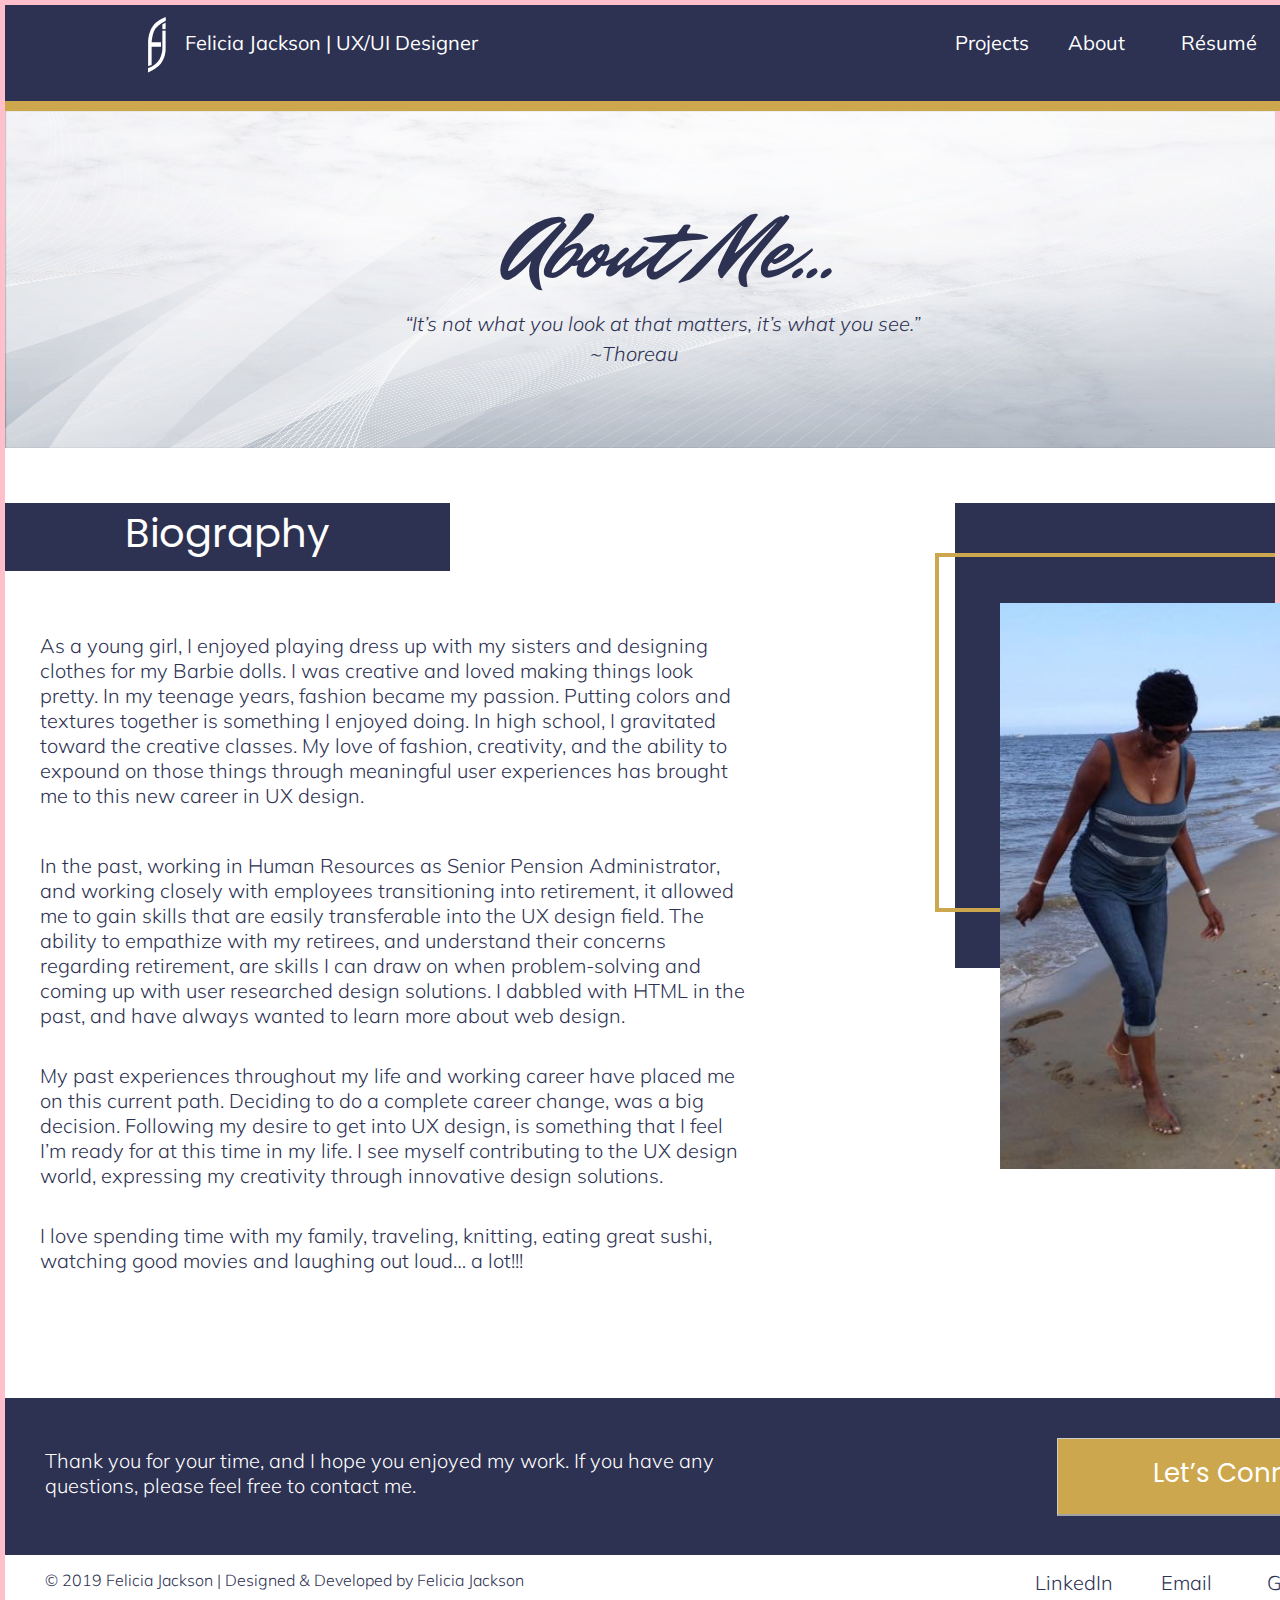
==== about.html @ 2dc270de "updated files" ====
<!DOCTYPE html>
<html lang="en" dir="ltr">
  <head>
    <meta charset="utf-8">
    <title>Felicia Jackson | About Me</title>
    <meta name="viewport" content="width=device-width, initial-scale=1">
    <link rel="stylesheet" type="text/css" href="css/reset.css">
      <link rel="stylesheet" type="text/css" href="css/style3.css">
    <link rel="shortcut icon" href="images/logo.png"/>
    <link href="https://fonts.googleapis.com/css?family=Mr+Dafoe|Muli:300,400,700|Poppins:300,400,500" rel="stylesheet">
    <link rel="stylesheet" href="https://use.fontawesome.com/releases/v5.7.2/css/all.css" integrity="sha384-fnmOCqbTlWIlj8LyTjo7mOUStjsKC4pOpQbqyi7RrhN7udi9RwhKkMHpvLbHG9Sr" crossorigin="anonymous">
  </head>
  <body>
    <div class="container">
<!--header starts-->
      <nav class="navbar">
        <div class="logo2">
          <img src="images/logo2.png" alt="smaller logo" style="width:40px; height:80px;"/>
        </div>
        <h1>Felicia Jackson | UX/UI Designer</h1>
        <ul class="links">
          <li><a href="index.html#projects">Projects</a></li>
          <li><a href="about.html">About</a></li>
          <li><a href="https://www.dropbox.com/s/9pagikaq9kiecrs/R%C3%A9sum%C3%A9%20V.2.1.pdf?dl=0">R&eacute;sum&eacute;</a></li>
          <li><a href="mailto:jackson26@gmail.com">Contact</a></li>
        </ul>
      </nav>
      <div class="about-me">
        <div class="marble-bg">
          <img src="images/marble-bg.png" alt="marble background photo" style="width:1440px; height:337px;"/>
        </div>
        <div class="abstract-bg">
          <img src="images/abstract-bg.jpg" alt="abstract background photo" style="width:1440px; height:337px;"/>
        </div>
        <h2>About Me…</h2>
        <p class="quote1">“It’s not what you look at that matters, it’s what you see.”</p>
        <p class="quote2">~Thoreau</p>
      </div>
<!--header ends-->

<!--biography section starts-->
      <section class="bio-section">
        <div class="bio-tab">
          <h3>Biography</h3>
        </div>
        <div class="accent-border"></div>
        <div class="color-block"></div>
        <div class="portrait2">
          <img src="images/portrait2.jpg" alt="beach photo" style="width:286px; height:566px;"/>
        </div>

        <p class="p1">As a young girl, I enjoyed playing dress up with my sisters and designing clothes for my Barbie dolls. I was creative and loved making things look pretty. In my teenage years, fashion became my passion. Putting colors and textures together is something I enjoyed doing. In high school, I gravitated toward the creative classes. My love of fashion, creativity, and the ability to expound on those things through meaningful user experiences has brought me to this new career in UX design.</p>

        <p class="p2">In the past, working in Human Resources as Senior Pension Administrator, and working closely with employees transitioning into retirement, it allowed me to gain skills that are easily transferable into the UX design field. The ability to empathize with my retirees, and understand their concerns regarding retirement, are skills I can draw on when problem-solving and coming up with user researched design solutions.  I dabbled with HTML in the past, and have always wanted to learn more about web design.</p>

        <p class="p3">My past experiences throughout my life and working career have placed me on this current path. Deciding to do a complete career change, was a big decision. Following my desire to get into UX design, is something that I feel I’m ready for at this time in my life. I see myself contributing to the UX design world, expressing my creativity through innovative design solutions.</p>

        <p class="p4">I love spending time with my family, traveling, knitting, eating great sushi, watching good movies and laughing out loud&hellip; a lot!!!</p>
      </section>
<!--biography section ends-->

<!--footer starts-->
      <footer>
        <p class="thank-you">Thank you for your time, and I hope you enjoyed my work. If you have any questions, please feel free to contact me.</p>
        <a href="mailto:jackson26@gmail.com" class="lets-connect">Let’s Connect</a>
        <p class="copy-right">&copy; 2019 Felicia Jackson | Designed & Developed by Felicia Jackson</p>
        <ul class="links2">
          <li><a href="https://www.linkedin.com/in/felicia-jackson" class="contact-links">LinkedIn</a></li>
          <li><a href="mailto:jackson26@gmail.com" class="contact-links">Email</a></li>
          <li><a href="https://github.com/Saphyer" class="contact-links">GitHub</a></li>
          <li><a href="https://twitter.com/SaphyerJ?lang=en" class="contact-links">Twitter</a></li>
        </ul>
      </footer>
<!--Footer section ends-->
    </div>
  </body>
</html>
---- css/style3.css ----
* {
  box-sizing: border-box;
}

body {
  background-color: #ffffff;
  color: #2D3152;
  font-family: 'Muli', sans-serif;
  font-size: 20px;
  font-weight: 300;
  line-height: normal;
  margin: 0;
}

.container {
  border: 5px solid pink;
  display: grid;
  grid-template-columns: 1fr;
  grid-template-rows: 1fr;
  width: 100%;
}
/* HEADER SECTION STARTS */
.navbar {
  background-color: #2d3152;
  border-bottom: 10px solid;
  border-bottom-color: #cda74e;
  color: #ffffff;
  display: grid;
  grid-template-columns: 1fr;
  grid-auto-rows: 1fr;
  height: 106px;
}

.logo2 {
  grid-column: 1;
  grid-row: 1;
  height: 80px;
  margin-left: 132px;
  width: 40px;
}

h1 {
  font-weight: 400;
  grid-column: 1;
  grid-row: 1;
  height: 29px;
  margin-left: 180px;
  padding-top: 25px;
  width: 294px;
}

.links {
  font-weight: 400;
  display: grid;
  grid-template-columns: repeat(4, 113px);
  grid-column: 1;
  grid-row: 1;
  margin-left: 950px;
  padding-top: 25px;
}

/* unvisited link */
a:link {
  color: #ffffff;
  text-decoration: none;
}

/* visited link */
a:visited {
  color: #B3C7D6;
}

/* hover over link */
a:hover {
  color: #CDA74E;
}

/* selected link */
a:active {
  color: #D2D6DD;
}

.about-me {
  color: #2D3152;
  display: grid;
  grid-template-columns: 1fr;
  grid-auto-rows: 1fr;
}

.marble-bg {
  grid-column: 1;
  grid-row: 1;
  z-index: -2;
}

.abstract-bg {
  grid-column: 1;
  grid-row: 1;
  opacity: 0.8;
  z-index: -1;
}

h2 {
  font-family: 'Mr Dafoe';
  font-size: 92px;
  grid-column: 1;
  grid-row: 1;
  margin-left: 500px;
  margin-top: 75px;
  width: 355px;
}

.quote1 {
  font-style: italic;
  grid-column: 1;
  grid-row: 1;
  margin-left: 400px;
  margin-top: 200px;
  width: 517px;
}

.quote2 {
  font-style: italic;
  grid-column:  1;
  grid-row: 1;
  margin-left: 585px;
  margin-top: 230px;
  width: 91px;
}
/* HEADER SECTION ENDS */

/* BIO SECTION STARTS */
.bio-section {
  display: grid;
  grid-gap: 30px;
  margin-top: 50px;
}

.bio-tab {
  background-color: #2D3152;
  grid-column: 1;
  grid-row: 1;
  height: 68px;
  width: 445px;
}

h3 {
  color: #ffffff;
  font-family: 'Poppins';
  font-size: 40px;
  font-weight: 400;
  margin-left: 120PX;
}

.p1 {
  grid-column: 1;
  grid-row: 1;
  width: 710px;
  margin-left: 35px;
  margin-top: 130px;
}

.p2 {
  grid-column: 1;
  grid-row: 1;
  margin-left: 35px;
  margin-top: 350px;
  width: 710px;
}

.p3 {
  grid-column: 1;
  grid-row: 1;
  margin-left: 35px;
  margin-top: 560px;
  width: 710px;
}

.p4 {
  grid-column: 1;
  grid-row: 1;
  margin-left: 35px;
  margin-top: 720px;
  width: 710px;
}

.color-block {
  background-color: #2D3152;
  grid-column: 1;
  grid-row: 1;
  height: 465px;
  margin-left: 950px;
  width: 378px;
  z-index: -2;
}

.accent-border {
  border: 4px solid #cda74e;
  grid-column: 1;
  grid-row: 1;
  height: 359px;
  margin-left: 930px;
  margin-top: 50px;
  width: 419px;
  z-index: -1;
}

.portrait2 {
  grid-column: 1;
  grid-row: 1;
  margin-left: 995px;
  margin-top: 100px;
}
/* BIO SECTION STARTS */

/* FOOTER SECTION STARTS */
footer {
  background-color: #2D3152;
  border-bottom: 47px solid;
  border-bottom-color: #ffffff;
  color: #ffffff;
  display: grid;
  font-size: 26px;
  grid-template-columns: 1fr 1fr;
  grid-template-rows: 1fr 1fr;
  height: 204px;
  margin-top: 125px;
  width: 100%;
}

.thank-you {
  font-size: 20px;
  grid-column: 1;
  grid-row: 1;
  height: 152px;
  margin-left: 40px;
  margin-top: 50px;
  width: 762px;
}

.lets-connect {
  border-top: 1px solid #cccccc;
  border-right: 2px solid #a3a3a3;
  border-bottom: 2px solid #a3a3a3;
  border-left: 1px solid #cccccc;
  background-color: #CDA74E;
  color: #ffffff;
  font-family: 'Poppins';
  font-size: 26px;
  font-weight: 400;
  grid-column: 2;
  grid-row: 1;
  height: 78px;
  margin-left: 250px;
  margin-top: 40px;
  padding: 15px 6px 15px 6px;
  text-decoration-line: none;
  text-align: center;
  width: 369px;
}

a.lets-connect:link {
  color: #ffffff;
}

/* visited link */
a.lets-connect:visited {
  color: #2d3152;
}

/* hover over link */
a.lets-connect:hover {
  color: #2d3152;
}

/* selected link */
a.lets-connect:active {
  color: #ffffff;
}

.copy-right {
  color: #2D3152;
  font-size: 16px;
  height: 46px;
  grid-column: 1;
  grid-row: 2;
  margin-left: 40px;
  margin-top: -30px;
}

.links2 {
  color: #2D3152;
  display: grid;
  font-size: 20px;
  grid-template-columns: repeat(4, 113px);
  grid-column: 2;
  grid-row: 2;
  margin-left: 210px;
  margin-top: -30px;
  text-align: center;
}

/* unvisited link */
a.contact-links:link {
  color: #2D3152;
  text-decoration: none;
}

/* visited link */
a.contact-links:visited {
  color: #B3C7D6;
}

/* hover over link */
a.contact-links:hover {
  color: #CDA74E;
}

/* selected link */
a.contact-links:active {
  color: #D2D6DD;
}
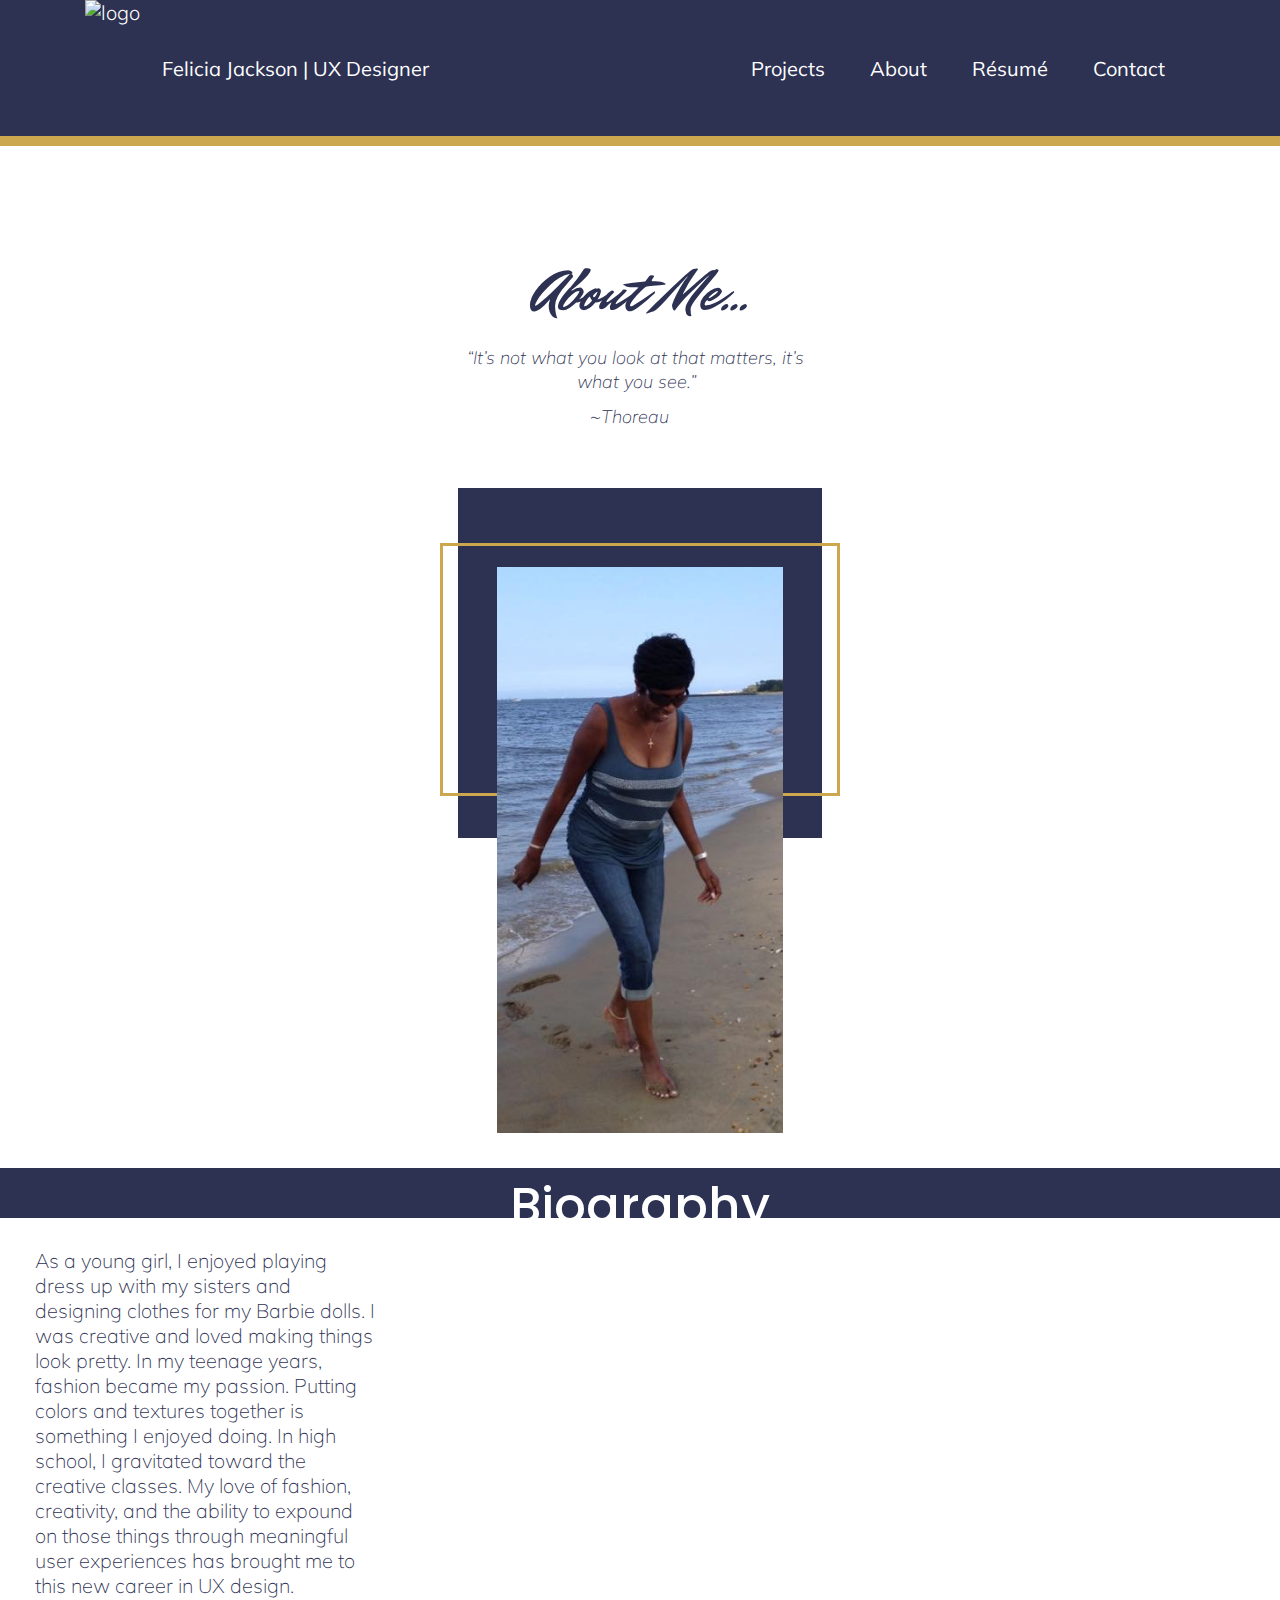
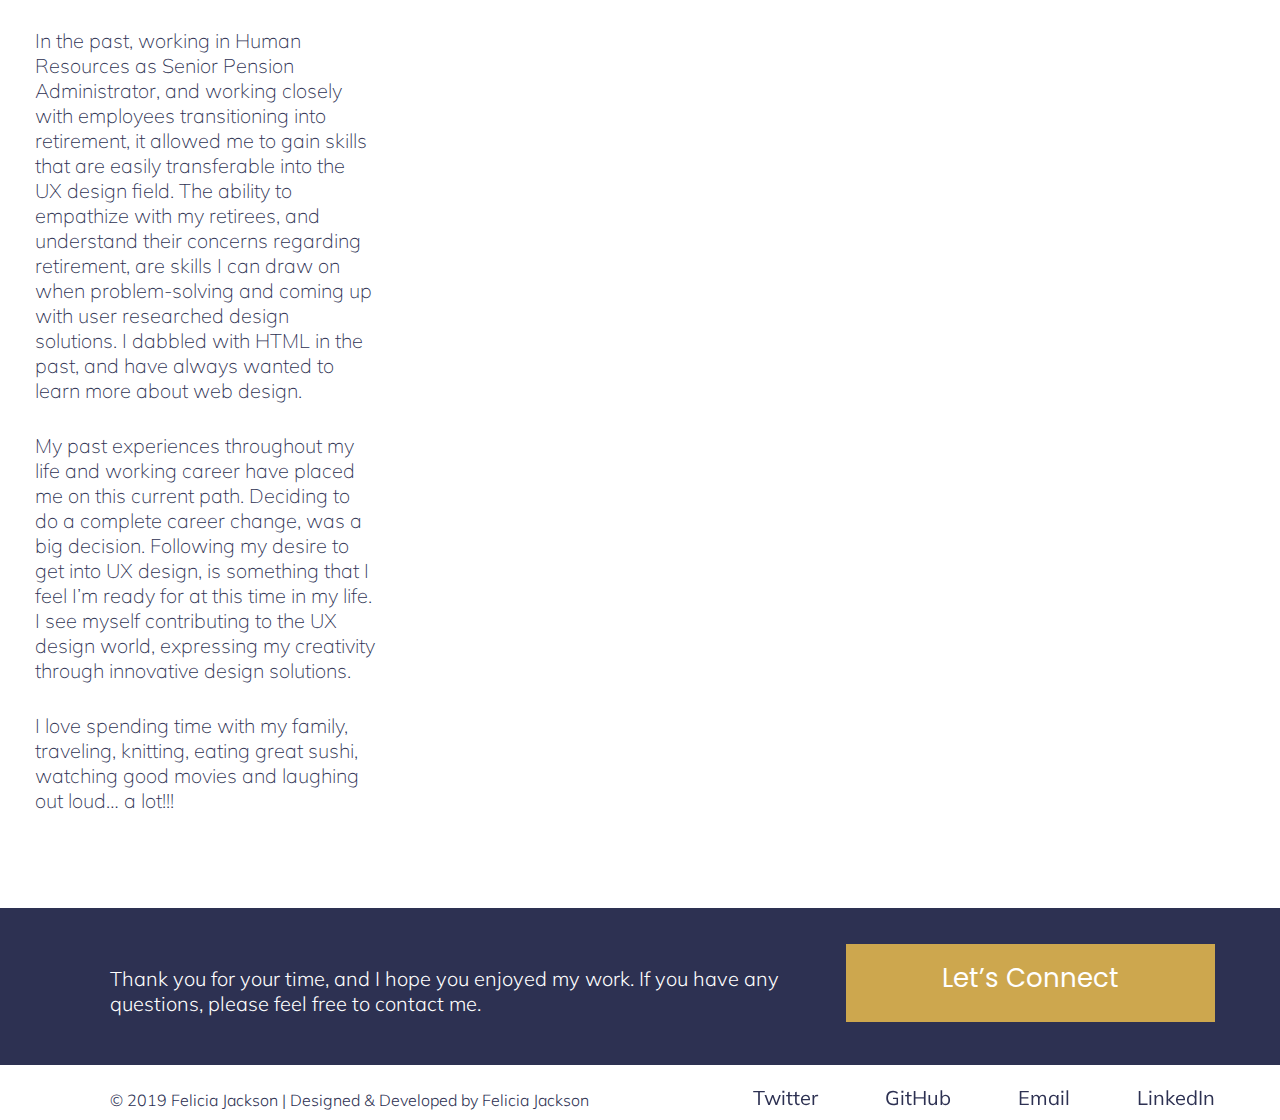
==== commit e16da832: "added analytics 052219" ====
--- a/about.html
+++ b/about.html
@@ -5,50 +5,57 @@
     <title>Felicia Jackson | About Me</title>
     <meta name="viewport" content="width=device-width, initial-scale=1">
     <link rel="stylesheet" type="text/css" href="css/reset.css">
-      <link rel="stylesheet" type="text/css" href="css/style3.css">
-    <link rel="shortcut icon" href="images/logo.png"/>
-    <link href="https://fonts.googleapis.com/css?family=Mr+Dafoe|Muli:300,400,700|Poppins:300,400,500" rel="stylesheet">
+    <link rel="stylesheet" type="text/css" href="css/style.css">
+    <link rel="shortcut icon" href="images/logo.svg"/>
+    <link href="https://fonts.googleapis.com/css?family=Mr+Dafoe%7cMuli:300,400,700%7cPoppins:300,400,500" rel="stylesheet">
     <link rel="stylesheet" href="https://use.fontawesome.com/releases/v5.7.2/css/all.css" integrity="sha384-fnmOCqbTlWIlj8LyTjo7mOUStjsKC4pOpQbqyi7RrhN7udi9RwhKkMHpvLbHG9Sr" crossorigin="anonymous">
+    <!-- Global site tag (gtag.js) - Google Analytics -->
+    <script async src="https://www.googletagmanager.com/gtag/js?id=UA-140704388-1"></script>
+    <script>
+      window.dataLayer = window.dataLayer || [];
+      function gtag(){dataLayer.push(arguments);}
+      gtag('js', new Date());
+
+      gtag('config', 'UA-140704388-1');
+    </script>
   </head>
   <body>
-    <div class="container">
+    <main>
 <!--header starts-->
-      <nav class="navbar">
-        <div class="logo2">
-          <img src="images/logo2.png" alt="smaller logo" style="width:40px; height:80px;"/>
+      <header>
+        <div class="logo">
+          <a href="index.html"><img src="images/logo.svg" alt="logo"/></a>
         </div>
-        <h1>Felicia Jackson | UX/UI Designer</h1>
-        <ul class="links">
-          <li><a href="index.html#projects">Projects</a></li>
-          <li><a href="about.html">About</a></li>
-          <li><a href="https://www.dropbox.com/s/9pagikaq9kiecrs/R%C3%A9sum%C3%A9%20V.2.1.pdf?dl=0">R&eacute;sum&eacute;</a></li>
-          <li><a href="mailto:jackson26@gmail.com">Contact</a></li>
-        </ul>
-      </nav>
+        <h1 class="title">Felicia Jackson | UX Designer</h1>
+        <nav>
+          <label for="toggle">&#9776;</label>
+          <input type="checkbox" id="toggle"/>
+          <div class="menu">
+            <a href="index.html#projects">Projects</a>
+            <a href="about.html">About</a>
+            <a href="https://www.dropbox.com/s/i8ljtvry3wjc6zt/Revised%20R%C3%A9sum%C3%A9.pdf?dl=0" target= _blank>R&eacute;sum&eacute;</a>
+            <a href="mailto:jackson26@gmail.com">Contact</a>
+          </div>
+        </nav>
+      </header>
       <div class="about-me">
-        <div class="marble-bg">
-          <img src="images/marble-bg.png" alt="marble background photo" style="width:1440px; height:337px;"/>
-        </div>
-        <div class="abstract-bg">
-          <img src="images/abstract-bg.jpg" alt="abstract background photo" style="width:1440px; height:337px;"/>
-        </div>
         <h2>About Me…</h2>
-        <p class="quote1">“It’s not what you look at that matters, it’s what you see.”</p>
+        <p class="quote1">“It’s not what you look at that matters, it’s</p>
+        <p class="quote1a">what you see.”</p>
         <p class="quote2">~Thoreau</p>
       </div>
-<!--header ends-->
+
 
 <!--biography section starts-->
-      <section class="bio-section">
+      <article class="bio-section">
+        <div class="color-block"></div>
+        <div class="accent-border4"></div>
+        <div class="portrait2">
+          <img src="images/portrait2.jpg" alt="me on the beach"/>
+        </div>
         <div class="bio-tab">
           <h3>Biography</h3>
         </div>
-        <div class="accent-border"></div>
-        <div class="color-block"></div>
-        <div class="portrait2">
-          <img src="images/portrait2.jpg" alt="beach photo" style="width:286px; height:566px;"/>
-        </div>
-
         <p class="p1">As a young girl, I enjoyed playing dress up with my sisters and designing clothes for my Barbie dolls. I was creative and loved making things look pretty. In my teenage years, fashion became my passion. Putting colors and textures together is something I enjoyed doing. In high school, I gravitated toward the creative classes. My love of fashion, creativity, and the ability to expound on those things through meaningful user experiences has brought me to this new career in UX design.</p>
 
         <p class="p2">In the past, working in Human Resources as Senior Pension Administrator, and working closely with employees transitioning into retirement, it allowed me to gain skills that are easily transferable into the UX design field. The ability to empathize with my retirees, and understand their concerns regarding retirement, are skills I can draw on when problem-solving and coming up with user researched design solutions.  I dabbled with HTML in the past, and have always wanted to learn more about web design.</p>
@@ -56,22 +63,20 @@
         <p class="p3">My past experiences throughout my life and working career have placed me on this current path. Deciding to do a complete career change, was a big decision. Following my desire to get into UX design, is something that I feel I’m ready for at this time in my life. I see myself contributing to the UX design world, expressing my creativity through innovative design solutions.</p>
 
         <p class="p4">I love spending time with my family, traveling, knitting, eating great sushi, watching good movies and laughing out loud&hellip; a lot!!!</p>
-      </section>
-<!--biography section ends-->
+      </article>
 
-<!--footer starts-->
+<!-- footer starts -->
       <footer>
         <p class="thank-you">Thank you for your time, and I hope you enjoyed my work. If you have any questions, please feel free to contact me.</p>
-        <a href="mailto:jackson26@gmail.com" class="lets-connect">Let’s Connect</a>
+        <a href="mailto:jackson26@gmail.com" target= _blank class="lets-connect">Let’s Connect</a>
+      </footer>
+        <ul class="links2">
+          <li><a href="https://www.linkedin.com/in/felicia-jackson" target= _blank class="contact-links">LinkedIn</a></li>
+          <li><a href="mailto:jackson26@gmail.com" target= _blank class="contact-links">Email</a></li>
+          <li><a href="https://github.com/Saphyer" target= _blank class="contact-links">GitHub</a></li>
+          <li><a href="https://twitter.com/SaphyerJ?lang=en" target= _blank class="contact-links">Twitter</a></li>
+        </ul>
         <p class="copy-right">&copy; 2019 Felicia Jackson | Designed & Developed by Felicia Jackson</p>
-        <ul class="links2">
-          <li><a href="https://www.linkedin.com/in/felicia-jackson" class="contact-links">LinkedIn</a></li>
-          <li><a href="mailto:jackson26@gmail.com" class="contact-links">Email</a></li>
-          <li><a href="https://github.com/Saphyer" class="contact-links">GitHub</a></li>
-          <li><a href="https://twitter.com/SaphyerJ?lang=en" class="contact-links">Twitter</a></li>
-        </ul>
-      </footer>
-<!--Footer section ends-->
-    </div>
+    </main>
   </body>
 </html>
--- a/css/style.css
+++ b/css/style.css
@@ -0,0 +1,2969 @@
+* {
+  box-sizing: border-box;
+  margin: 0;
+  padding: 0;
+}
+
+body {
+  background-color: #fff;
+  color: #2D3152;
+  font-family: 'Muli', sans-serif;
+  font-size: 18px;
+  font-weight: 300;
+  line-height: normal;
+  margin: 0;
+}
+
+main {
+  display: grid;
+  max-width: 100%;
+}
+
+header {
+  background-color: #2D3152;
+  border-bottom: 10px solid #cda74e;
+  color: #fff;
+  display: flex;
+  flex-direction: row;
+  height: 225px;
+  justify-content: space-between;
+  position: sticky;
+  position: -webkit-sticky;
+  top: 0;
+  width: 100%;
+}
+
+.logo {
+  grid-column: 1;
+  grid-row: 1;
+  justify-self: start;
+  padding-left: 32px;
+  padding-top: 15px;
+}
+
+.title {
+  font-weight: 400;
+  grid-column: 1;
+  grid-row: 1;
+  height: 26px;
+  padding-top: 41px;
+  width: 241px;
+}
+
+nav {
+  text-align: right;
+  height: 70px;
+  line-height: 70px;
+}
+
+.menu {
+  margin: 0 30px 0 0;
+}
+
+.menu a {
+  clear: right;
+  color: #fff;
+  font-weight: 400;
+  line-height: 50px;
+  margin: 0 10px;
+  text-decoration: none;
+}
+
+label {
+  background-color: #2d3152;
+  display: none;
+  font-size: 50px;
+  float: right;
+  line-height: 70px;
+  margin: 12px 45px 0 0 ;
+  width: 15px;
+}
+
+#toggle {
+  display: none;
+}
+
+/* unvisited link */
+a:link {
+  color: #ffffff;
+  text-decoration: none;
+}
+
+/* visited link */
+a:visited {
+  color: #B3C7D6;
+}
+
+/* hover over link */
+a:hover {
+  color: #CDA74E;
+}
+
+/* selected link */
+a:active {
+  color: #D2D6DD;
+}
+
+/* HOMEPAGE LINES 117 - 389 */
+
+/* Hero starts */
+.hero-section {
+  display: grid;
+  grid-template-columns: 1fr 1fr;
+  grid-auto-rows: minmax(100px, auto);
+}
+
+.abstract-bg {
+  grid-column: 1;
+  grid-row: 2;
+  opacity: 0.7;
+  z-index: -1;
+}
+
+.portrait1 {
+  grid-column: 1;
+  grid-row: 1;
+}
+
+.mrDafoe {
+  font-family: 'Mr Dafoe';
+  font-size: 60px;
+  grid-column: 1;
+  grid-row: 2;
+  padding-left: 35px;
+  padding-top: 50px;
+}
+
+.name {
+  font-family: 'Mr Dafoe';
+  font-size: 60px;
+  grid-column: 1;
+  grid-row: 2;
+  padding-bottom: 120px;
+  place-self: center;
+}
+
+.info1 {
+  font-weight: 300;
+  grid-column: 1;
+  grid-row: 2;
+  align-self: center;
+  padding-left: 35px;
+  padding-top: 110px;
+  width: 375px;
+}
+/* Hero section ends */
+
+/* Projects starts */
+.content {
+  display: grid;
+}
+
+.section1 {
+  display: grid;
+  grid-row-gap: 30px;
+}
+
+#projects {
+  color: #2d3152;
+  font-size: 30px;
+  font-weight: 400;
+  grid-column: 1;
+  grid-row: 1;
+  place-self: center;
+  padding-top: 30px;
+}
+
+.accent-border {
+  border: 3px solid #cda74e;
+  grid-column: 1;
+  grid-row: 2;
+  height: 940px;
+  padding-bottom: 50px;
+  place-self: center;
+  width: 370px;
+}
+
+.product-name {
+  background-color: #2D3152;
+  color: #ffffff;
+  font-family: 'Poppins';
+  font-size: 30px;
+  font-weight: 500;
+  height: 40px;
+  grid-column: 1;
+  grid-row: 2;
+  margin-top: 40px;
+  padding-bottom: 50px;
+  text-align: center;
+}
+
+.product-image {
+  grid-column: 1;
+  grid-row: 2;
+  margin-top: 125px;
+}
+
+.card {
+  align-self: end;
+  background-color: #7d93a5;
+  box-shadow: 0 3px 3px #c4c4c4;
+  color: #ffffff;
+  display: grid;
+  font-size: 20px;
+  grid-column: 1;
+  grid-row: 2;
+  grid-template-rows: 80px 145px;
+  height: 410px;
+  margin-bottom: 40px;
+
+}
+
+h4 {
+  font-size: 20px;
+  font-weight: bolder;
+  grid-row: 1;
+  padding-left: 35px;
+  padding-top: 35px;
+}
+
+.info2 {
+  font-size: 18px;
+  grid-row: 2;
+  padding-left: 35px;
+  width: 375px;
+}
+
+.button {
+ background: #7D93A5;
+ border: 3px solid #ffffff;
+ color: #ffffff;
+ font-family: 'Poppins';
+ font-size: 20px;
+ font-weight: 300;
+ grid-column: 1;
+ grid-row: 3;
+ height: 78px;
+ justify-self: center;
+ margin-top: 40px;
+ padding: 20px;
+ text-align: center;
+ text-decoration-line: none;
+ width: 335px;
+}
+
+a.button:link {
+  color: #ffffff;
+}
+
+/* visited link */
+a.button:visited {
+ background: #6b7d8c;
+ border: 4px solid #ffffff;
+ color: #ffffff;
+}
+
+/* hover over link */
+a.button:hover {
+ background: #ffffff;
+ border: 3px solid #7D93A5;
+ color: #7D93A5;
+}
+
+/* selected link */
+a.button:active {
+ background: #ffffff;
+ border: 3px solid #6b7d8c;
+ color: #6b7d8c;
+}
+
+.section2 {
+  display: grid;
+  grid-gap: 35px;
+  grid-template-rows: 60px 940px;
+}
+
+.accent-border2 {
+  border: 3px solid #cda74e;
+  grid-column: 1;
+  grid-row: 2;
+  height: 940px;
+  padding-bottom: 50px;
+  place-self: center;
+  width: 370px;
+}
+
+.product-name2 {
+  background-color: #2D3152;
+  color: #ffffff;
+  display: grid;
+  font-family: 'Poppins';
+  font-size: 30px;
+  font-weight: 500;
+  grid-column: 1;
+  grid-row: 2;
+  height: 40px;
+  justify-items: center;
+  margin-top: 40px;
+  padding-bottom: 50px;
+}
+
+.bloc-jams-image {
+  grid-column: 1;
+  grid-row: 2;
+  margin-top: 125px;
+}
+
+.card2 {
+  align-self: end;
+  background-color: #7d93a5;
+  box-shadow: 0 3px 3px #c4c4c4;
+  color: #ffffff;
+  display: grid;
+  font-size: 20px;
+  grid-column: 1;
+  grid-row: 2;
+  grid-template-rows: 80px 1fr 1fr;
+  margin-bottom: 40px;
+}
+
+.info3 {
+  font-size: 18px;
+  grid-row: 2;
+  padding-left: 35px;
+  width: 375px;
+}
+
+.section3 {
+  display: grid;
+  grid-gap: 35px;
+  grid-template-rows: 60px 940px;
+}
+
+.accent-border3 {
+  border: 3px solid #cda74e;
+  grid-column: 1;
+  grid-row: 2;
+  height: 940px;
+  padding-bottom: 50px;
+  place-self: center;
+  width: 370px;
+}
+
+.product-name3 {
+  background-color: #2D3152;
+  color: #ffffff;
+  font-family: 'Poppins';
+  font-size: 30px;
+  font-weight: 500;
+  height: 40px;
+  grid-column: 1;
+  grid-row: 2;
+  margin-top: 40px;
+  padding-bottom: 50px;
+  text-align: center;
+}
+
+.busy-bus-image {
+  grid-column: 1;
+  grid-row: 2;
+  margin-top: 125px;
+}
+
+.card3{
+  align-self: end;
+  background-color: #7d93a5;
+  box-shadow: 0 3px 3px #c4c4c4;
+  color: #ffffff;
+  display: grid;
+  font-size: 20px;
+  grid-column: 1;
+  grid-row: 2;
+  grid-template-rows: 80px 145px 1fr;
+  height: 417px;
+  margin-bottom: 40px;
+}
+/* Project Section Ends */
+
+/* CASE STUDY CSS STARTS - LINES 395 - 2034 */
+
+/* Hero section starts */
+.hero-area{
+  display: grid;
+  grid-column: 1;
+  grid-gap:40px;
+  grid-template-rows: 100px 153px 300px 146px;
+  height: auto;
+}
+
+.steel-bg {
+  grid-column: 1;
+  grid-row: 1;
+  width: 100%;
+  z-index: -1;
+}
+
+.prototype-title {
+  font-family: 'Poppins';
+  font-size: 50px;
+  font-weight: 500;
+  grid-column: 1;
+  grid-row: 1;
+  padding-top: 90px;
+}
+
+.hero-statement {
+  font-weight: 300;
+  grid-column: 1;
+  grid-row: 2;
+  height: 153px;
+  padding-left: 35px;
+  width: 375px;
+}
+
+.hero-image {
+  grid-column: 1;
+  grid-row: 3;
+  place-self: center;
+}
+
+ .view-prototype-button {
+  background: #cda74e;
+  color: #ffffff;
+  font-family: 'Poppins';
+  font-size: 20px;
+  font-weight: 400;
+  grid-column: 1;
+  grid-row: 4;
+  height: 78px;
+  justify-self: center;
+  padding: 20px;
+  text-align: center;
+  text-decoration: none;
+  width: 335px;
+}
+
+a.view-prototype-button:link {
+ color: #ffffff;
+}
+
+/* visited link */
+a.view-prototype-button:visited {
+  background: #d9b052;
+  color: #2D3152;
+}
+
+/* hover over link */
+a.view-prototype-button:hover {
+  background: #ffffff;
+  border: 2px solid #b39144;
+  color: #b39144;
+}
+
+/* selected link */
+a.view-prototype-button:active {
+  background: #ffffff;
+  border: 2px solid #2D3152;
+  color: #2D3152;
+}
+/* Hero section ends */
+
+/* Process section starts */
+
+/* OVERVIEW starts */
+.overview {
+  display: grid;
+  grid-gap: 20px;
+  grid-template-rows: 1fr;
+  padding-top: 60px;
+}
+
+.tab {
+  background-color: #2D3152;
+  color: #ffffff;
+  font-family: 'Poppins';
+  font-size: 30px;
+  font-weight: 500;
+  grid-template-rows: 1fr;
+  grid-row: 1;
+  height: 40px;
+  justify-items: center;
+  padding-bottom: 50px;
+  text-align: center;
+}
+
+h4 {
+  font-size: 20px;
+  font-weight: 600;
+}
+
+.summary {
+  grid-column: 1;
+  grid-row: 2;
+  padding-left: 35px;
+}
+
+.summary-text {
+  grid-column: 1;
+  grid-row: 3;
+  padding-left: 35px;
+  width: 375px;
+}
+
+.role {
+  grid-column: 1;
+  grid-row: 4;
+  padding-left: 35px;
+  padding-bottom: 5px;
+}
+
+.hr1 {
+  align-self: end;
+  grid-column: 1;
+  grid-row: 4;
+  height: 0;
+  margin-left: 35px;
+  width: 300px;
+}
+
+.ux {
+  display: block;
+  grid-column: 1;
+  grid-row: 5;
+  padding-left: 35px;
+}
+
+b {
+  font-weight: 600;
+}
+
+.deliverables {
+  grid-column: 1;
+  grid-row: 6;
+  padding-left: 35px;
+  padding-bottom: 5px;
+}
+
+.hr2 {
+  align-self: end;
+  grid-column: 1;
+  grid-row: 6;
+  height: 0;
+  margin-left: 35px;
+  width: 300px;
+}
+
+.discovery {
+  display: block;
+  grid-column: 1;
+  grid-row: 7;
+  padding-left: 35px;
+}
+
+.ia {
+  display: block;
+  grid-column: 1;
+  grid-row: 8;
+  padding-left: 35px;
+}
+
+.visual {
+  display: block;
+  grid-column: 1;
+  grid-row: 9;
+  padding-left: 35px;
+}
+
+.tools {
+  grid-column: 1;
+  grid-row: 10;
+  padding-left: 35px;
+}
+
+.hr3 {
+  align-self: end;
+  grid-column: 1;
+  grid-row: 10;
+  height: 0;
+  margin-left: 35px;
+  width: 300px;
+}
+
+.design {
+  display: block;
+  grid-column: 1;
+  grid-row: 11;
+  padding-left: 35px;
+}
+/* OVERVIEW ends */
+
+/* PROBLEM / SOLUTION starts */
+.problem-solution {
+  background-color: rgba(125, 147, 165, .13);
+  display: grid;
+  grid-gap: 30px;
+  grid-template-columns: 1fr;
+  grid-template-rows: 1fr;
+  padding-top: 50px;
+}
+
+.problem-text {
+  grid-column: 1;
+  grid-row: 2;
+  padding-left: 35px;
+  width: 375px;
+}
+
+.tab2 {
+  background-color: #2D3152;
+  color: #ffffff;
+  font-family: 'Poppins';
+  font-size: 30px;
+  font-weight: 500;
+  grid-template-rows: 1fr;
+  grid-row: 3;
+  height: 40px;
+  justify-items: center;
+  padding-bottom: 50px;
+  text-align: center;
+}
+
+.solution-text {
+  grid-column: 1;
+  grid-row: 4;
+  padding-left: 35px;
+  padding-bottom: 50px;
+  width: 375px;
+}
+/* PROBLEM / SOLUTION ends */
+
+/* EMPATHIZE starts */
+.empathize {
+  display: grid;
+  grid-gap: 30px;
+  grid-template-columns: 1fr;
+  grid-row: 5;
+  padding-bottom: 50px;
+  padding-top: 50px;
+}
+
+strong {
+  font-weight: 600;
+}
+
+.competitive {
+  grid-column: 1;
+  grid-row: 2;
+  padding-left: 35px;
+}
+
+.competitive-text1 {
+  grid-column: 1;
+  grid-row: 3;
+  padding-left: 35px;
+  width: 375px;
+}
+
+.competitive-text2 {
+  grid-column: 1;
+  grid-row: 4;
+  padding-left: 35px;
+  width: 375px;
+}
+
+.google {
+  grid-column: 1;
+  grid-row: 5;
+  justify-self: center;
+  padding-bottom: 30px;
+}
+
+.h51 {
+  align-self: end;
+  grid-column: 1;
+  grid-row: 5;
+  justify-self: center;
+}
+
+.dropbox {
+  grid-column: 1;
+  grid-row: 6;
+  justify-self: center;
+  padding-bottom: 30px;
+}
+
+.h52 {
+  align-self: end;
+  grid-column: 1;
+  grid-row: 6;
+  justify-self: center;
+}
+
+.icloud {
+  grid-column: 1;
+  grid-row: 7;
+  justify-self: center;
+  padding-bottom: 30px;
+}
+
+.h53 {
+  align-self: end;
+  grid-column: 1;
+  grid-row: 7;
+  justify-self: center;
+}
+
+a.analysis-links:link {
+  color: #2D3152;
+  text-decoration-line: underline;
+}
+
+/* visited link */
+a.analysis-links:visited {
+  color: #7D93A5;
+}
+
+/* hover over link */
+a.analysis-links:hover {
+  color: #CDA74E;
+}
+
+/* selected link */
+a.analysis-links:active {
+  color: #7D93A5;
+}
+
+.take-away1 {
+  background-color: #ecedf1;
+  grid-column: 1;
+  grid-row: 8;
+  padding: 20px;
+  padding-left: 35px;
+  padding-right: 35px;
+}
+
+.user-survey {
+  grid-column: 1;
+  grid-row: 9;
+  padding-left: 35px;
+}
+
+.survey-text1 {
+  grid-column: 1;
+  grid-row: 10;
+  padding-left: 35px;
+  width: 375px;
+}
+
+.survey-text2 {
+  grid-column: 1;
+  grid-row: 11;
+  padding-left: 35px;
+  width: 375px;
+}
+
+.survey-text3 {
+  grid-column: 1;
+  grid-row: 12;
+  padding-left: 35px;
+  width: 375px;
+}
+
+.take-away2 {
+  background-color: #ecedf1;
+  grid-column: 1;
+  grid-row: 13;
+  padding: 20px;
+  padding-left: 35px;
+  padding-right: 35px;
+}
+
+.user-survey-button {
+ background-color: #cda74e;
+ color: #fff;
+ font-family: 'Poppins';
+ font-size: 20px;
+ font-weight: 400;
+ grid-column: 1;
+ grid-row: 14;
+ height: 78px;
+ justify-self: center;
+ padding: 20px;
+ text-align: center;
+ text-decoration: none;
+ width: 335px;
+}
+a.user-survey-button:link {
+  color: #ffffff;
+}
+
+/* visited link */
+a.user-survey-button:visited {
+  background: #d9b052;
+  color: #2d3152;
+}
+
+/* hover over link */
+a.user-survey-button:hover {
+  background: #ffffff;
+  border: 2px solid #b39144;
+  color: #b39144;
+}
+
+/* selected link */
+a.user-survey-button:active {
+  background: #ffffff;
+  border: 2px solid #2D3152;
+  color: #2d3152;
+}
+/* EMPATHIZE ends */
+
+/* DEFINE starts */
+
+/* PERSONAS start */
+
+.define {
+  background-color: rgba(125, 147, 165, 0.13);
+  display: grid;
+  grid-gap: 30px;
+  padding-top: 50px;
+  padding-bottom: 50px;
+}
+
+.personas {
+  grid-column: 1;
+  grid-row: 2;
+  padding-left: 35px;
+}
+
+.candiceb {
+  grid-column: 1;
+  grid-row: 3;
+}
+
+.multitasker{
+  grid-column: 1;
+  grid-row: 4;
+  padding-left: 35px;
+}
+
+.multitaker-text{
+  grid-column: 1;
+  grid-row: 4;
+  padding-left: 35px;
+  padding-top: 25px;
+  width: 375px;
+}
+
+.stacyj {
+  grid-column: 1;
+  grid-row: 5;
+  margin-top: 30px;
+}
+
+.professional{
+  grid-column: 1;
+  grid-row: 6;
+  padding-left: 35px;
+}
+
+.professional-text{
+  grid-column: 1;
+  grid-row: 6;
+  padding-left: 35px;
+  padding-top: 25px;
+  width: 375px;
+}
+
+.take-away3 {
+  background-color: rgba(213, 214, 221, 0.5);
+  grid-column: 1;
+  grid-row: 7;
+  padding: 20px;
+  padding-left: 35px;
+  padding-right: 35px;
+}
+
+.personas-button {
+ background-color: #cda74e;
+ color: #fff;
+ font-family: 'Poppins';
+ font-size: 20px;
+ font-weight: 400;
+ grid-column: 1;
+ grid-row: 8;
+ height: 78px;
+ justify-self: center;
+ padding: 20px;
+ text-align: center;
+ text-decoration: none;
+ width: 335px;
+}
+
+a.personas-button:link {
+  color: #ffffff;
+}
+
+/* visited link */
+a.personas-button:visited {
+  background: #d9b052;
+  color: #2d3152;
+}
+
+/* hover over link */
+a.personas-button:hover {
+  background: #ffffff;
+  border: 2px solid #b39144;
+  color: #b39144;
+}
+
+/* selected link */
+a.personas-button:active {
+  background: #ffffff;
+  border: 2px solid #2D3152;
+  color: #2d3152;
+}
+/* Personas ends */
+
+/* User stories start */
+.user-stories {
+  grid-column: 1;
+  grid-row: 9;
+  padding-left: 35px;
+  padding-top: 10px;
+}
+
+.us-image {
+  grid-column: 1;
+  grid-row: 10;
+}
+
+figcaption {
+  font-size: 14px;
+  padding-left: 15px;
+}
+
+.user-stories-text {
+  grid-column: 1;
+  grid-row: 11;
+  padding-left: 35px;
+  width: 375px;
+}
+
+.take-away4 {
+  background-color: rgba(213, 214, 221, 0.5);
+  grid-column: 1;
+  grid-row: 12;
+  padding: 20px;
+  padding-left: 35px;
+  padding-right: 35px;
+}
+
+.user-stories-button {
+ background-color: #cda74e;
+ color: #fff;
+ font-family: 'Poppins';
+ font-size: 20px;
+ font-weight: 400;
+ grid-column: 1;
+ grid-row: 13;
+ height: 78px;
+ justify-self: center;
+ padding: 20px;
+ text-align: center;
+ text-decoration: none;
+ width: 335px;
+}
+
+a.user-stories-button:link {
+  color: #ffffff;
+}
+
+/* visited link */
+a.user-stories-button:visited {
+  background: #d9b052;
+  color: #2d3152;
+}
+
+/* hover over link */
+a.user-stories-button:hover {
+  background: #ffffff;
+  border: 2px solid #b39144;
+  color: #b39144;
+}
+
+/* selected link */
+a.user-stories-button:active {
+  background: #ffffff;
+  border: 2px solid #2D3152;
+  color: #2d3152;
+}
+/* User stories end */
+
+/* User Flows starts */
+.user-flows {
+  grid-column: 1;
+  grid-row: 14;
+  padding-left: 35px;
+}
+
+.user-flow-text {
+  grid-column: 1;
+  grid-row: 15;
+  padding-left: 35px;
+  width: 375px;
+}
+
+ol {
+  grid-column: 1;
+  grid-row: 16;
+  list-style-type: decimal;
+  padding-left: 50px;
+}
+
+.search-share-image {
+  grid-column: 1;
+  grid-row: 17;
+  padding-left: 20px;
+}
+
+.onboarding-image {
+  grid-column: 1;
+  grid-row: 18;
+  padding-left: 45px;
+}
+
+.take-away5 {
+  background-color: rgba(213, 214, 221, 0.5);
+  grid-column: 1;
+  grid-row: 19;
+  padding: 20px;
+  padding-left: 35px;
+  padding-right: 35px;
+}
+
+.user-flows-button {
+ background-color: #cda74e;
+ color: #fff;
+ font-family: 'Poppins';
+ font-size: 20px;
+ font-weight: 400;
+ grid-column: 1;
+ grid-row: 20;
+ height: 78px;
+ justify-self: center;
+ padding: 20px;
+ text-align: center;
+ text-decoration: none;
+ width: 335px;
+}
+
+a.user-flows-button:link {
+  color: #ffffff;
+}
+
+/* visited link */
+a.user-flows-button:visited {
+  background: #d9b052;
+  color: #2d3152;
+}
+
+/* hover over link */
+a.user-flows-button:hover {
+  background: #ffffff;
+  border: 2px solid #b39144;
+  color: #b39144;
+}
+
+/* selected link */
+a.user-flows-button:active {
+  background: #ffffff;
+  border: 2px solid #2D3152;
+  color: #2d3152;
+}
+/* User Flows ends */
+
+/* Content Strategy starts */
+.content-strategy {
+  grid-column: 1;
+  grid-row: 21;
+  padding-left: 35px;
+}
+
+.content-strategy-text1 {
+  grid-column: 1;
+  grid-row: 22;
+  padding-left: 35px;
+  width: 375px;
+}
+
+.content-strategy-text2 {
+  grid-column: 1;
+  grid-row: 23;
+  padding-left: 35px;
+  width: 375px;
+}
+
+.take-away6 {
+  background-color: rgba(213, 214, 221, 0.5);
+  grid-column: 1;
+  grid-row: 24;
+  padding: 20px;
+  padding-left: 35px;
+  padding-right: 35px;
+}
+
+.content-strategy-button {
+ background-color: #cda74e;
+ color: #fff;
+ font-family: 'Poppins';
+ font-size: 20px;
+ font-weight: 400;
+ grid-column: 1;
+ grid-row: 25;
+ height: 78px;
+ justify-self: center;
+ padding: 20px;
+ text-align: center;
+ text-decoration: none;
+ width: 335px;
+}
+
+a.content-strategy-button:link {
+  color: #ffffff;
+}
+
+/* visited link */
+a.content-strategy-button:visited {
+  background: #d9b052;
+  color: #2d3152;
+}
+
+/* hover over link */
+a.content-strategy-button:hover {
+  background: #ffffff;
+  border: 2px solid #b39144;
+  color: #b39144;
+}
+
+/* selected link */
+a.content-strategy-button:active {
+  background: #ffffff;
+  border: 2px solid #2D3152;
+  color: #2d3152;
+}
+/* Content Strategy ends*/
+
+/* Site Map starts*/
+.site-map {
+  grid-column: 1;
+  grid-row: 26;
+  padding-left: 35px;
+}
+
+.site-map-text {
+  grid-column: 1;
+  grid-row: 27;
+  padding-left: 35px;
+  width: 375px;
+}
+
+.site-map-image {
+  grid-column: 1;
+  grid-row: 28;
+  place-self: center;
+}
+
+.take-away7 {
+  background-color: rgba(213, 214, 221, 0.5);
+  grid-column: 1;
+  grid-row: 29;
+  padding: 20px;
+  padding-left: 35px;
+  padding-right: 35px;
+}
+
+.site-map-button {
+ background-color: #cda74e;
+ color: #fff;
+ font-family: 'Poppins';
+ font-size: 20px;
+ font-weight: 400;
+ grid-column: 1;
+ grid-row: 30;
+ height: 78px;
+ justify-self: center;
+ padding: 20px;
+ text-align: center;
+ text-decoration: none;
+ width: 335px;
+}
+
+a.site-map-button:link {
+  color: #ffffff;
+}
+
+/* visited link */
+a.site-map-button:visited {
+  background: #d9b052;
+  color: #2d3152;
+}
+
+/* hover over link */
+a.site-map-button:hover {
+  background: #ffffff;
+  border: 2px solid #b39144;
+  color: #b39144;
+}
+
+/* selected link */
+a.site-map-button:active {
+  background: #ffffff;
+  border: 2px solid #2D3152;
+  color: #2d3152;
+}
+/* Site Map ends*/
+
+/* DEFINE ends */
+
+/* IDEATE starts */
+
+/* SKETCHING/LO-FI WIREFRAME starts */
+.ideate {
+  display: grid;
+  grid-gap: 30px;
+  padding-top: 50px;
+  padding-bottom: 50px;
+}
+
+.sketching {
+  grid-column: 1;
+  grid-row: 2;
+  padding-left: 35px;
+}
+
+.sketch-text1 {
+  grid-column: 1;
+  grid-row: 3;
+  padding-left: 35px;
+  width: 375px;
+}
+
+.h54 {
+  font-weight: 500;
+  grid-column: 1;
+  grid-row: 4;
+  padding-left: 35px;
+}
+
+.upload-image {
+  grid-column: 1;
+  grid-row: 5;
+  place-self: center;
+}
+
+lo-fi-iteration1 {
+  grid-column: 1;
+  grid-row: 6;
+}
+
+.lo-fi-iteration2 {
+  grid-column: 1;
+  grid-row: 7;
+}
+
+.h55 {
+  font-weight: 500;
+  grid-column: 1;
+  grid-row: 8;
+  padding-left: 35px;
+}
+
+.create-content-image {
+  grid-column: 1;
+  grid-row: 9;
+  place-self: center;
+}
+
+.new-content1 {
+  grid-column: 1;
+  grid-row: 10;
+}
+
+.new-content2 {
+  grid-column: 1;
+  grid-row: 11;
+}
+
+.full-sketches-button {
+ background-color: #cda74e;
+ color: #fff;
+ font-family: 'Poppins';
+ font-size: 20px;
+ font-weight: 400;
+ grid-column: 1;
+ grid-row: 12;
+ height: 78px;
+ justify-self: center;
+ padding: 20px;
+ text-align: center;
+ text-decoration: none;
+ width: 335px;
+}
+
+a.full-sketches-button:link {
+  color: #ffffff;
+}
+
+/* visited link */
+a.full-sketches-button:visited {
+  background: #d9b052;
+  color: #2d3152;
+}
+
+/* hover over link */
+a.full-sketches-button:hover {
+  background: #ffffff;
+  border: 2px solid #b39144;
+  color: #b39144;
+}
+
+/* selected link */
+a.full-sketches-button:active {
+  background: #ffffff;
+  border: 2px solid #2D3152;
+  color: #2d3152;
+}
+
+.lo-fi-wireframes-button {
+ background-color: #cda74e;
+ color: #fff;
+ font-family: 'Poppins';
+ font-size: 20px;
+ font-weight:400;
+ grid-column: 1;
+ grid-row: 13;
+ height: 78px;
+ justify-self: center;
+ padding: 20px;
+ text-align: center;
+ text-decoration: none;
+ width: 335px;
+}
+
+a.lo-fi-wireframes-button:link {
+  color: #ffffff;
+}
+
+/* visited link */
+a.lo-fi-wireframes-button:visited {
+  background: #d9b052;
+  color: #2d3152;
+}
+
+/* hover over link */
+a.lo-fi-wireframes-button:hover {
+  background: #ffffff;
+  border: 2px solid #b39144;
+  color: #b39144;
+}
+
+/* selected link */
+a.lo-fi-wireframes-button:active {
+  background: #ffffff;
+  border: 2px solid #2D3152;
+  color: #2d3152;
+}
+
+.lo-fi-prototype-button {
+ background-color: #cda74e;
+ color: #fff;
+ font-family: 'Poppins';
+ font-size: 20px;
+ font-weight: 400;
+ grid-column: 1;
+ grid-row: 14;
+ height: 78px;
+ justify-self: center;
+ padding: 20px;
+ text-align: center;
+ text-decoration: none;
+ width: 335px;
+}
+
+a.lo-fi-prototype-button:link {
+  color: #ffffff;
+}
+
+/* visited link */
+a.lo-fi-prototype-button:visited {
+  background: #d9b052;
+  color: #2d3152;
+}
+
+/* hover over link */
+a.lo-fi-prototype-button:hover {
+  background: #ffffff;
+  border: 2px solid #b39144;
+  color: #b39144;
+}
+
+/* selected link */
+a.lo-fi-prototype-button:active {
+  background: #ffffff;
+  border: 2px solid #2D3152;
+  color: #2d3152;
+}
+
+.sketch-text2 {
+  grid-column: 1;
+  grid-row: 15;
+  padding-left: 35px;
+  width: 375px;
+}
+
+a.usability-tests-link:link {
+  color: #2D3152;
+  text-decoration-line: underline;
+}
+
+/* visited link */
+a.usability-tests-link:visited {
+  color: #7D93A5;
+}
+
+/* hover over link */
+a.usability-tests-link:hover {
+  color: #CDA74E;
+}
+
+/* selected link */
+a.usability-tests-link:active {
+  color: #D2D6DD;
+}
+/* SKETCHING/LO-FI WIREFRAME ends */
+
+/* HI-FI MOCKUPS starts */
+.hi-fi-mockups {
+  grid-column: 1;
+  grid-row: 16;
+  padding-left: 35px;
+}
+
+.hi-fi-mockup1 {
+  grid-column: 1;
+  grid-row: 17;
+}
+
+.hi-fi-mockup2 {
+  grid-column: 1;
+  grid-row: 18;
+}
+
+.hi-fi-mockup3 {
+  grid-column: 1;
+  grid-row: 19;
+}
+
+.hi-fi-mockup4 {
+  grid-column: 1;
+  grid-row: 20;
+}
+
+.hi-fi-mockups-button {
+ background-color: #cda74e;
+ color: #fff;
+ font-family: 'Poppins';
+ font-size: 20px;
+ font-weight: 400;
+ grid-column: 1;
+ grid-row: 21;
+ height: 78px;
+ justify-self: center;
+ padding: 20px;
+ text-align: center;
+ text-decoration: none;
+ width: 335px;
+}
+
+a.hi-fi-mockups-button:link {
+  color: #ffffff;
+}
+
+/* visited link */
+a.hi-fi-mockups-button:visited {
+  background: #d9b052;
+  color: #2d3152;
+}
+
+/* hover over link */
+a.hi-fi-mockups-button:hover {
+  background: #ffffff;
+  border: 2px solid #b39144;
+  color: #b39144;
+}
+
+/* selected link */
+a.hi-fi-mockups-button:active {
+  background: #ffffff;
+  border: 2px solid #2D3152;
+  color: #2d3152;
+}
+
+.sketch-text3 {
+  grid-column: 1;
+  grid-row: 22;
+  padding-left: 35px;
+  width: 375px;
+}
+
+.take-away8 {
+  background-color: rgba(213, 214, 221, 0.5);
+  grid-column: 1;
+  grid-row: 23;
+  padding: 20px;
+  padding-left: 35px;
+  padding-right: 35px;
+}
+
+.view-prototype-button2 {
+ background-color: #cda74e;
+ color: #fff;
+ font-family: 'Poppins';
+ font-size: 20px;
+ font-weight: 400;
+ grid-column: 1;
+ grid-row: 24;
+ height: 78px;
+ justify-self: center;
+ padding: 20px;
+ text-align: center;
+ text-decoration: none;
+ width: 335px;
+}
+
+a.view-prototype-button2:link {
+  color: #ffffff;
+}
+
+/* visited link */
+a.view-prototype-button2:visited {
+  background: #d9b052;
+  color: #2d3152;
+}
+
+/* hover over link */
+a.view-prototype-button2:hover {
+  background: #ffffff;
+  border: 2px solid #b39144;
+  color: #b39144;
+}
+
+/* selected link */
+a.view-prototype-button2:active {
+  background: #ffffff;
+  border: 2px solid #2D3152;
+  color: #2d3152;
+}
+/* HI-FI MOCKUPS ends */
+
+/* IDEATE ends */
+
+/* BRANDING starts */
+
+/* LOGO starts */
+.brand-identity {
+  background-color: rgba(125, 147, 165, 0.13);
+  display: grid;
+  grid-gap: 30px;
+  padding-top: 50px;
+  padding-bottom: 50px;
+}
+
+.logo-sketches {
+  grid-column: 1;
+  grid-row: 2;
+  padding-left: 35px;
+}
+
+.logo-text {
+  grid-column: 1;
+  grid-row: 3;
+  padding-left: 35px;
+  width: 375px;
+}
+
+.logo-sketches-image {
+  grid-column: 1;
+  grid-row: 4;
+}
+
+.logo-sketch-button  {
+ background-color: #cda74e;
+ color: #fff;
+ font-family: 'Poppins';
+ font-size: 20px;
+ font-weight: 400;
+ grid-column: 1;
+ grid-row: 5;
+ height: 78px;
+ justify-self: center;
+ padding: 20px;
+ text-align: center;
+ text-decoration: none;
+ width: 335px;
+}
+
+a.logo-sketch-button:link {
+  color: #ffffff;
+}
+
+/* visited link */
+a.logo-sketch-button:visited {
+  background: #d9b052;
+  color: #2d3152;
+}
+
+/* hover over link */
+a.logo-sketch-button:hover {
+  background: #ffffff;
+  border: 2px solid #b39144;
+  color: #b39144;
+}
+
+/* selected link */
+a.logo-sketch-button:active {
+  background: #ffffff;
+  border: 2px solid #2D3152;
+  color: #2d3152;
+}
+
+.black-white-logo {
+  grid-column: 1;
+  grid-row: 6;
+  padding-left: 15px;
+}
+
+.vl1 {
+  grid-column: 1;
+  grid-row: 7;
+  place-self: center;
+}
+
+.vl2 {
+  grid-column: 1;
+  grid-row: 8;
+  place-self: center;
+}
+
+.vl3 {
+  grid-column: 1;
+  grid-row: 9;
+  justify-self: end;
+  padding-right: 40px;
+}
+
+.color-logo {
+  grid-column: 1;
+  grid-row: 10;
+  padding-left: 15px;
+}
+
+.hi-fi-vl1 {
+  grid-column: 1;
+  grid-row: 11;
+  place-self: center;
+}
+
+.hi-fi-vl2 {
+  grid-column: 1;
+  grid-row: 12;
+  place-self: center;
+}
+
+.hi-fi-vl3 {
+  grid-column: 1;
+  grid-row: 13;
+  place-self: center;
+}
+
+.hi-fi-vl4 {
+  grid-column: 1;
+  grid-row: 14;
+  justify-self: end;
+  padding-right: 40px;
+}
+/* LOGO ends */
+
+/* MINDMAP starts */
+.mind-map {
+  grid-column: 1;
+  grid-row: 15;
+  padding-left: 35px;
+}
+
+.mind-map-text {
+  grid-column: 1;
+  grid-row: 16;
+  padding-left: 35px;
+  width: 375px;
+}
+
+.mind-map-image {
+  grid-column: 1;
+  grid-row: 17;
+}
+/* MINDMAP ends */
+
+/* MOOD BOARD starts */
+.mood-board {
+  grid-column: 1;
+  grid-row: 18;
+  padding-left: 35px;
+}
+
+.mood-board-text {
+  grid-column: 1;
+  grid-row: 19;
+  padding-left: 35px;
+  width: 375px;
+}
+
+.mood-board-image {
+  grid-column: 1;
+  grid-row: 20;
+}
+/* MOOD BOARD ends */
+
+/* STYLE GUIDE starts */
+
+.style-guide {
+  grid-column: 1;
+  grid-row: 21;
+  padding-left: 35px;
+}
+
+.style-guide-text {
+  grid-column: 1;
+  grid-row: 22;
+  padding-left: 35px;
+  width: 375px;
+}
+
+.color-palette {
+  grid-column: 1;
+  grid-row: 23;
+  place-self: center;
+}
+
+.typography-image {
+  grid-column: 1;
+  grid-row: 24;
+  place-self: center;
+}
+
+.style-guide-button {
+ background-color: #cda74e;
+ color: #fff;
+ font-family: 'Poppins';
+ font-size: 20px;
+ font-weight: 400;
+ grid-column: 1;
+ grid-row: 25;
+ height: 78px;
+ justify-self: center;
+ padding: 20px;
+ text-align: center;
+ text-decoration: none;
+ width: 335px;
+}
+
+a.style-guide-button:link {
+  color: #ffffff;
+}
+
+/* visited link */
+a.style-guide-button:visited {
+  background: #d9b052;
+  color: #2d3152;
+}
+
+/* hover over link */
+a.style-guide-button:hover {
+  background: #ffffff;
+  border: 2px solid #b39144;
+  color: #b39144;
+}
+
+/* selected link */
+a.style-guide-button:active {
+  background: #ffffff;
+  border: 2px solid #2D3152;
+  color: #2d3152;
+}
+/* STYLE GUIDE ends*/
+
+
+/* PREFERENCE TESTING SECTION STARTS */
+.preference-testing {
+  grid-column: 1;
+  grid-row: 27;
+  padding-left: 35px;
+}
+
+.preference-text1 {
+  grid-column: 1;
+  grid-row: 28;
+  padding-left: 35px;
+  width: 380px;
+}
+
+a.iterations:link {
+  color: #2D3152;
+  text-decoration-line: underline;
+}
+
+/* visited link */
+a.iterations:visited {
+  color: #7D93A5;
+}
+
+/* hover over link */
+a.iterations:hover {
+  color: #CDA74E;
+}
+
+/* selected link */
+a.iterations:active {
+  color: #D2D6DD;
+}
+
+.preference-text2 {
+  grid-column: 1;
+  grid-row: 29;
+  padding-left: 35px;
+  width: 375px;
+}
+
+.login-button {
+  grid-column: 1;
+  grid-row: 30;
+  place-self: center;
+}
+
+i {
+  font-style: italic;
+}
+
+.preference-text3 {
+  grid-column: 1;
+  grid-row: 31;
+  padding-left: 35px;
+  width: 375px;
+}
+
+.progress-meter {
+  grid-column: 1;
+  grid-row: 32;
+  place-self: center;
+}
+
+.preference-text4 {
+  grid-column: 1;
+  grid-row: 33;
+  padding-left: 35px;
+  width: 375px;
+}
+
+.radio-button {
+  grid-column: 1;
+  grid-row: 34;
+  place-self: center;
+}
+
+.preference-text5 {
+  grid-column: 1;
+  grid-row: 35;
+  padding-left: 35px;
+  width: 375px;
+}
+
+a.final-testing:link {
+  color: #2D3152;
+  text-decoration-line: underline;
+}
+
+/* visited link */
+a.final-testing:visited {
+  color: #7D93A5;
+}
+
+/* hover over link */
+a.final-testing:hover {
+  color: #CDA74E;
+}
+
+/* selected link */
+a.final-testing:active {
+  color: #D2D6DD;
+}
+
+a.final-version:link {
+  color: #2D3152;
+  text-decoration-line: underline;
+}
+
+/* visited link */
+a.final-version:visited {
+  color: #7D93A5;
+}
+
+/* hover over link */
+a.final-version:hover {
+  color: #CDA74E;
+}
+
+/* selected link */
+a.final-version:active {
+  color: #D2D6DD;
+}
+
+.preference-test-button {
+ background-color: #cda74e;
+ color: #fff;
+ font-family: 'Poppins';
+ font-size: 20px;
+ font-weight: 400;
+ grid-column: 1;
+ grid-row: 36;
+ height: 78px;
+ justify-self: center;
+ padding: 20px;
+ text-align: center;
+ text-decoration: none;
+ width: 335px;
+}
+
+a.preference-test-button:link {
+  color: #ffffff;
+}
+
+/* visited link */
+a.preference-test-button:visited {
+  background: #d9b052;
+  color: #2d3152;
+}
+
+/* hover over link */
+a.preference-test-button:hover {
+  background: #ffffff;
+  border: 2px solid #b39144;
+  color: #b39144;
+}
+
+/* selected link */
+a.preference-test-button:active {
+  background: #ffffff;
+  border: 2px solid #2D3152;
+  color: #2d3152;
+}
+
+.take-away9 {
+  background-color: rgba(213, 214, 221, 0.5);
+  grid-column: 1;
+  grid-row: 37;
+  padding: 20px;
+  padding-left: 35px;
+  padding-right: 35px;
+}
+/* PREFERENCE TESTING ends */
+
+/* BRANDING ends */
+
+/* REFLECTION SECTION STARTS */
+.reflection {
+  display: grid;
+  grid-gap: 20px;
+  padding-top: 50px;
+}
+
+.thoughts {
+  grid-column: 1;
+  grid-row: 2;
+  padding-left: 35px;
+}
+
+.thoughts-text1 {
+  grid-column: 1;
+  grid-row: 3;
+  padding-left: 35px;
+  width: 375px;
+}
+
+.thoughts-text2 {
+  grid-column: 1;
+  grid-row: 4;
+  padding-left: 35px;
+  width: 375px;
+}
+
+.thoughts-text3 {
+  grid-column: 1;
+  grid-row: 5;
+  padding-left: 35px;
+  width: 375px;
+}
+
+.thoughts-text4 {
+  grid-column: 1;
+  grid-row: 6;
+  padding-left: 35px;
+  width: 375px;
+}
+
+.thoughts-text5 {
+  grid-column: 1;
+  grid-row: 7;
+  padding-left: 35px;
+  padding-bottom: 40px;
+  width: 375px;
+}
+/* REFLECTION ends */
+
+/* CASE STUDY ENDS */
+
+/* ABOUT ME  CSS - LINES 2041 - 2280 */
+
+.about-me {
+  display: grid;
+  grid-template-rows: 342px;
+}
+
+.abstract-bg2 {
+  grid-column: 1;
+  grid-row: 1;
+  height: 343px;
+  opacity: 0.7;
+  z-index: -1;
+}
+
+h2 {
+  align-self: center;
+  font-family: 'Mr Dafoe';
+  font-size: 60px;
+  grid-column: 1;
+  grid-row: 1;
+  justify-self: center;
+  padding-bottom: 50px;
+}
+
+.quote1 {
+  font-size: 18px;
+  font-style: italic;
+  font-weight: lighter;
+  grid-column: 1;
+  grid-row: 1;
+  place-self: center;
+  padding-top: 80px;
+  width: 347px;
+}
+
+.quote1a {
+  align-self: end;
+  font-size: 18px;
+  font-style: italic;
+  font-weight: lighter;
+  grid-column: 1;
+  grid-row: 1;
+  justify-self: center;
+  padding-bottom: 95px;
+  width: 126px;
+}
+
+.quote2 {
+  align-self: end;
+  font-size: 18px;
+  font-style: italic;
+  font-weight: lighter;
+  grid-column: 1;
+  grid-row: 1;
+  justify-self: center;
+  padding-bottom: 60px;
+  width: 100px;
+}
+/* Header Section Ends */
+
+/* Bio Section Starts */
+.bio-section {
+  display: grid;
+  grid-gap: 30px;
+  grid-template-rows: 650px 1fr;
+}
+
+.color-block {
+  background-color: #2d3152;
+  grid-column: 1;
+  grid-row: 1;
+  height: 350px;
+  justify-self: center;
+  width: 364px;
+}
+
+.accent-border4 {
+  border: 3px solid #cda74e;
+  grid-column: 1;
+  grid-row: 1;
+  height: 253px;
+  margin-top: 55px;
+  justify-self: center;
+  width: 400px;
+}
+
+.portrait2 {
+  grid-column: 1;
+  grid-row: 1;
+  height: 500px;
+  padding-top: 4px;
+  place-self: center;
+}
+
+.bio-tab {
+  background-color: #2D3152;
+  color: #fff;
+  grid-column: 1;
+  grid-row: 2;
+  height: 40px;
+  justify-self: stretch;
+  padding-bottom: 50px;
+  text-align: center;
+}
+
+h3 {
+  color: #ffffff;
+  font-family: 'Poppins';
+  font-size: 30px;
+  font-weight: 400;
+}
+
+.p1 {
+  font-weight: lighter;
+  grid-row: 3;
+  padding-left: 35px;
+  width: 375px;
+}
+
+.p2 {
+  font-weight: lighter;
+  grid-row: 4;
+  padding-left: 35px;
+  width: 375px;
+}
+
+.p3 {
+  font-weight: lighter;
+  grid-row: 5;
+  padding-left: 35px;
+  width: 375px;
+}
+
+.p4 {
+  font-weight: lighter;
+  grid-row: 6;
+  padding-left: 35px;
+  padding-bottom: 10px;
+  width: 375px;
+}
+/* Bio Section Ends */
+
+/* FOOTER SECTION STARTS  - 2164 - 2261 */
+footer {
+  background-color: #2D3152;
+  color: #ffffff;
+  display: grid;
+  grid-template-rows: 150px 150px;
+  grid-gap: 30px;
+  height: 330px;
+  margin-top: 85px;
+}
+
+.thank-you {
+  font-size: 20px;
+  grid-column: 1;
+  grid-row: 1;
+  padding-left: 35px;
+  padding-top: 35px;
+  width: 375px;
+}
+
+.lets-connect {
+ background-color: #cda74e;
+ color: #fff;
+ font-family: 'Poppins';
+ font-size: 20px;
+ font-weight: 400;
+ grid-column: 1;
+ grid-row: 2;
+ height: 78px;
+ place-self: center;
+ padding: 20px;
+ text-align: center;
+ text-decoration: none;
+ width: 335px;
+}
+
+a.lets-connect:link {
+  color: #ffffff;
+}
+
+/* visited link */
+a.lets-connect:visited {
+  background: #d9b052;
+  color: #2d3152;
+}
+
+/* hover over link */
+a.lets-connect:hover {
+  background: #2d3152;
+  border: 2px solid #ffffff;
+  color: #ffffff;
+}
+
+/* selected link */
+a.lets-connect:active {
+  background: #ffffff;
+  border: 2px solid #ffffff;
+  color: #2d3152;
+}
+
+ul.links2 li {
+  color: #2D3152;
+  display: grid;
+  font-weight: 400;
+  display: block;
+  grid-row: 11;
+  padding: 10px 0px 0px 35px;
+}
+
+/* unvisited link */
+a.contact-links:link {
+  color: #2D3152;
+  text-decoration: none;
+}
+
+/* visited link */
+a.contact-links:visited {
+  color: #B3C7D6;
+}
+
+/* hover over link */
+a.contact-links:hover {
+  color: #CDA74E;
+}
+
+/* selected link */
+a.contact-links:active {
+  color: #D2D6DD;
+}
+
+.copy-right {
+  color: #2D3152;
+  font-size: 10px;
+  grid-column: 1;
+  grid-row: 12;
+  padding-left: 35px;
+  padding-top: 10px;
+  padding-bottom: 10px;
+}
+/* Footer ends */
+
+/* Mobile Styles - 2280 - 2348 */
+@media only screen and (max-width: 500px) {
+  .abstract-bg img {
+    height: 423px;
+    width: 414px;
+  }
+
+  .abstract-bg2 img {
+    height: 343px;
+    width: 414px;
+  }
+
+  header {
+    height: 110px;
+  }
+
+  label {
+    display: block;
+    cursor: pointer;
+  }
+
+  .logo img {
+    height: auto;
+    width: 40px;
+  }
+
+  .menu {
+    display: none;
+    left: 0px;
+    position: absolute;
+    text-align: center;
+    width: 100%;
+  }
+
+  .menu a {
+    border-bottom: 1px solid #fff;
+    display: block;
+    margin-left: 0;
+    width: 414px;
+  }
+
+  .portrait1 img {
+    height: auto;
+    width: 414px;
+  }
+
+  #toggle:checked + .menu {
+    background-color: #2D3152;
+    display: block;
+    height:auto;
+    margin-top:111px;
+    opacity: 0.9;
+    width: 414px;
+  }
+
+  .product-image img {
+    height: 330px;
+    width: 414px;
+  }
+
+  .bloc-jams-image img {
+    height: 335px;
+    width: 414px;
+  }
+
+  .busy-bus-image img {
+    height: 325px;
+    width: 414px;
+  }
+}
+
+/* Tablet Styles - 2351 -  */
+@media only screen and (min-width: 501px) and (max-width: 960px) {
+  .abstract-bg {
+    grid-column: 1;
+    grid-row: 1;
+    opacity: 0.7;
+    z-index: -2;
+  }
+
+  .abstract-bg img {
+    height: auto;
+    width: 834px;
+  }
+
+  .abstract-bg2 img {
+    height: 343px;
+    width: 834px;
+  }
+
+  header {
+    height: 110px;
+  }
+
+  .logo img {
+    height: auto;
+    width: 40px;
+  }
+
+  .title {
+    grid-column: 1;
+    grid-row: 1;
+    height: 26px;
+    left: 72px;
+    position: absolute;
+    width: 241px;
+  }
+
+  .menu a {
+    line-height: 104px;
+  }
+
+  .portrait1 {
+    align-self: center;
+    justify-self: end;
+    padding-right: 75px;
+  }
+
+  .portrait1 img {
+    height: auto;
+    width: 245px;
+  }
+
+  .mrDafoe {
+    grid-column: 1;
+    grid-row: 1;
+    padding-left: 75px;
+    padding-top: 50px;
+  }
+
+  .name {
+    font-family: 'Mr Dafoe';
+    font-size: 60px;
+    grid-column: 1;
+    grid-row: 1;
+    justify-self: start;
+    padding-left: 125px;
+    padding-top: 10px;
+  }
+
+  .info1 {
+    font-weight: 300;
+    grid-column: 1;
+    grid-row: 1;
+    padding-left: 75px;
+    padding-top: 130px;
+    width: 415px;
+  }
+
+  .section1 {
+    display: grid;
+    grid-row-gap: 30px;
+  }
+
+  .accent-border {
+    grid-column: 1;
+    grid-row: 2;
+    height: 240px;
+    margin-left: 100px;
+    place-self: flex-start;
+    width: 700px;
+  }
+
+  .product-name {
+    height: 40px;
+    grid-column: 1;
+    grid-row: 2;
+    width: 275px;
+  }
+
+  .product-image {
+    grid-column: 1;
+    grid-row: 2;
+    height: 410px;
+    margin-right: 50px;
+    justify-self: end;
+    width: 350px;
+  }
+
+  .product-image img {
+    height: 100%;
+    object-fit: fill;
+    width: 100%;
+  }
+
+  .card {
+    align-self: center;
+    height: 410px;
+    margin-left: 65px;
+    margin-top: 125px;
+    width: 350px;
+  }
+
+  .info2 {
+    font-size: 18px;
+    grid-row: 2;
+    padding-left: 35px;
+    width: 323px;
+  }
+
+  .button {
+   width: 280px;
+  }
+
+  .section2 {
+    display: grid;
+    grid-gap: 30px;
+    grid-template-rows: 1fr;
+  }
+
+  .accent-border2 {
+    grid-column: 1;
+    grid-row: 2;
+    height: 240px;
+    margin-left: 34px;
+    place-self: flex-start;
+    width: 700px;
+  }
+
+  .product-name2 {
+    grid-column: 1;
+    grid-row: 2;
+    height: 40px;
+    justify-self: end;
+    padding-right: 25px;
+    width:275px;
+  }
+
+  .bloc-jams-image {
+    grid-column: 1;
+    grid-row: 2;
+    height: 470px;
+    padding-left: 30px;
+    width: 385px;
+  }
+
+  .bloc-jams-image img {
+    height: 100%;
+    margin-left: 20px;
+    object-fit: cover;
+    width: 100%;
+  }
+
+  .card2 {
+    align-self: center;
+    grid-column: 1;
+    grid-row: 2;
+    height: 470px;
+    justify-self: end;
+    margin-right: 60px;
+    margin-top: 125px;
+    width: 350px;
+  }
+
+  .info3 {
+    font-size: 18px;
+    grid-row: 2;
+    padding-left: 35px;
+    width: 323px;
+  }
+
+  .section3 {
+    display: grid;
+    grid-row-gap: 30px;
+    grid-template-rows: 1fr;
+  }
+
+  .accent-border3 {
+    grid-column: 1;
+    grid-row: 2;
+    height: 240px;
+    margin-left: 100px;
+    place-self: flex-start;
+    width: 700px;
+  }
+
+  .product-name3 {
+    height: 40px;
+    grid-column: 1;
+    grid-row: 2;
+    width: 275px;
+  }
+
+  .busy-bus-image {
+    grid-column: 1;
+    grid-row: 2;
+    height: 412px;
+    justify-self: end;
+    margin-right: 50px;
+    width: 350px;
+  }
+
+  .busy-bus-image img {
+    height: 100%;
+
+    object-fit: fill;
+    width: 100%;
+  }
+
+  .card3{
+    align-self: center;
+    height: 412px;
+    margin-left: 65px;
+    margin-top: 125px;
+    width: 350px;
+  }
+
+  footer {
+    height: 157px;
+    margin-top: 85px;
+  }
+
+  .thank-you {
+    font-size: 20px;
+    grid-column: 1;
+    grid-row: 1;
+    padding-left: 65px;
+    justify-self: start;
+    width: 475px;
+  }
+
+  .lets-connect {
+   grid-column: 1;
+   grid-row: 1;
+   height: 58px;
+   justify-self: end;
+   margin-right: 65px;
+   text-align: center;
+   padding: 15px;
+   width: 225px;
+  }
+
+  ul.links2 {
+    z-index: 1;
+  }
+
+  ul.links2 li {
+    display: inline;
+    float: right;
+    grid-column: 1;
+    grid-row: 2;
+    margin-right: 30px;
+    padding-left: 5px;
+    padding-top: 20px;
+  }
+
+  .copy-right {
+    font-size: 11px;
+    grid-column: 1;
+    grid-row: 10;
+    margin-top: -30px;
+    padding-left: 65px;
+  }
+}
+
+/* Desktop Styles -  -  */
+@media only screen and (min-width: 961px) {
+  body{
+    font-size: 20px;
+  }
+
+  .abstract-bg {
+    grid-column: 1;
+    grid-row: 1;
+    opacity: 0.7;
+    z-index: -2;
+  }
+
+  .abstract-bg img {
+    grid-column: 1;
+    grid-row: 1;
+    height: auto;
+    width: 1440px;
+  }
+
+  header {
+    height: 146px;
+  }
+
+  .logo img {
+    height: auto;
+    left: 85px;
+    position: absolute;
+    top: 0px;
+    width: 70px;
+  }
+
+  .menu {
+    margin: 17px 95px 0 0px;
+  }
+
+  .menu a {
+    clear: right;
+    font-weight: 400;
+    line-height: 104px;
+    padding: 10px;
+    right: 85px;
+  }
+
+  /* unvisited link */
+  a:link {
+    color: #ffffff;
+    text-decoration: none;
+  }
+
+  /* visited link */
+  a:visited {
+    color: #B3C7D6;
+  }
+
+  /* hover over link */
+  a:hover {
+    color: #CDA74E;
+  }
+
+  /* selected link */
+  a:active {
+    color: #D2D6DD;
+  }
+
+  .portrait1 img {
+    height: auto;
+    width: 444px;
+  }
+
+  .title {
+    grid-column: 1;
+    grid-row: 1;
+    height: 26px;
+    left: 162px;
+    position: absolute;
+    top: 15px;
+    width: 299px;
+  }
+
+  .portrait1 {
+    align-self: center;
+    justify-self: end;
+    padding-right: 180px;
+  }
+
+  .portrait1 img {
+    height: auto;
+    width: 445px;
+  }
+
+  .mrDafoe {
+    font-size: 80px;
+    grid-column: 1;
+    grid-row: 1;
+    padding-left: 150px;
+    padding-top: 90px;
+  }
+
+  .name {
+    font-size: 80px;
+    grid-column: 1;
+    grid-row: 1;
+    justify-self: start;
+    margin-top: -130px;
+    padding-left: 225px;
+  }
+
+  .info1 {
+    grid-column: 1;
+    grid-row: 1;
+    padding-bottom: 100px;
+    padding-left: 150px;
+    justify-self: start;
+    width: 575px;
+  }
+
+  .section1 {
+    display: grid;
+    grid-row-gap: 50px;
+  }
+
+  #projects {
+    font-size: 50px;
+  }
+
+  .accent-border {
+    grid-column: 1;
+    grid-row: 2;
+    height: 448px;
+    margin-left: 150px;
+    place-self: flex-start;
+    width: 1175px;
+  }
+
+  .product-name {
+    height: 78px;
+    grid-column: 1;
+    grid-row: 2;
+    width: 445px;
+  }
+
+  h3 {
+    font-size: 50px;
+    font-weight: 500;
+  }
+
+  .product-image {
+    grid-column: 1;
+    grid-row: 2;
+    padding-right: 160px;
+    padding-top: 70px;
+    justify-self: end;
+  }
+
+  .product-image img {
+    height: auto;
+    width: 663px;
+  }
+
+  .card {
+    align-self: center;
+    height: 608px;
+    margin-left: 110px;
+    margin-top: 195px;
+    width: 464px;
+  }
+
+  h4 {
+    font-size: 26px;
+  }
+
+  .info2 {
+    font-size: 20px;
+    grid-row: 2;
+    padding-left: 35px;
+    padding-top: 20px;
+    width: 415px;
+  }
+
+  .button {
+    align-self: center;
+    font-size: 26px;
+    width: 369px;
+  }
+
+  .section2 {
+    display: grid;
+    grid-gap: 80px;
+    grid-template-rows: 1fr;
+  }
+
+  .accent-border2 {
+    grid-column: 1;
+    grid-row: 2;
+    height: 448px;
+    margin-left: 120px;
+    place-self: flex-start;
+    width: 1175px;
+  }
+
+  .product-name2 {
+    grid-column: 1;
+    grid-row: 2;
+    height: 78px;
+    justify-self: end;
+    padding-right: 25px;
+    width: 445px;
+  }
+
+  .bloc-jams-image {
+    grid-column: 1;
+    grid-row: 2;
+    padding-left: 145px;
+    padding-top: 70px;
+  }
+
+  .bloc-jams-image img {
+    height: auto;
+    margin-left: 20px;
+    width: 663px;
+  }
+
+  .card2 {
+    align-self: center;
+    grid-column: 1;
+    grid-row: 2;
+    height: 608px;
+    justify-self: end;
+    margin-right: 100px;
+    margin-top: 195px;
+    width: 464px;
+  }
+
+  .info3 {
+    font-size: 20px;
+    grid-row: 2;
+    padding-left: 35px;
+    padding-top: 20px;
+    width: 415px;
+  }
+
+  .section3 {
+    display: grid;
+    grid-row-gap: 80px;
+    grid-template-rows: 1fr;
+  }
+
+  .accent-border3 {
+    grid-column: 1;
+    grid-row: 2;
+    height: 448px;
+    margin-left: 150px;
+    place-self: flex-start;
+    width: 1175px;
+  }
+
+  .product-name3 {
+    height: 78px;
+    grid-column: 1;
+    grid-row: 2;
+    width: 445px;
+  }
+
+  .busy-bus-image {
+    grid-column: 1;
+    grid-row: 2;
+    justify-self: end;
+    margin-right: 160px;
+    padding-top: 70px;
+  }
+
+  .busy-bus-image img {
+    height: auto;
+    width: 663px;
+  }
+
+  .card3{
+    align-self: center;
+    height: 608px;
+    margin-left: 110px;
+    margin-top: 195px;
+    width: 464px;
+  }
+
+  footer {
+    height: 157px;
+    margin-top: 85px;
+  }
+
+  .thank-you {
+    align-self: center;
+    font-size: 20px;
+    grid-column: 1;
+    grid-row: 1;
+    margin-left: 75px;
+    padding-bottom: 20px;
+    width: 730px;
+  }
+
+  .lets-connect {
+   font-size: 26px;
+   font-weight: 400;
+   grid-column: 1;
+   grid-row: 1;
+   height: 78px;
+   justify-self: end;
+   margin-right: 65px;
+   text-align: center;
+   padding: 15px;
+   width: 369px;
+  }
+
+  ul.links2 {
+    z-index: 1;
+  }
+
+  ul.links2 li {
+    display: inline;
+    float: right;
+    grid-column: 1;
+    grid-row: 2;
+    margin-right: 65px;
+    padding-left: 2px;
+    padding-top: 20px;
+    z-index: 1;
+  }
+
+  .copy-right {
+    font-size: 16px;
+    grid-column: 1;
+    grid-row: 10;
+    margin-top: -30px;
+    margin-left: 75px;
+  }
+}
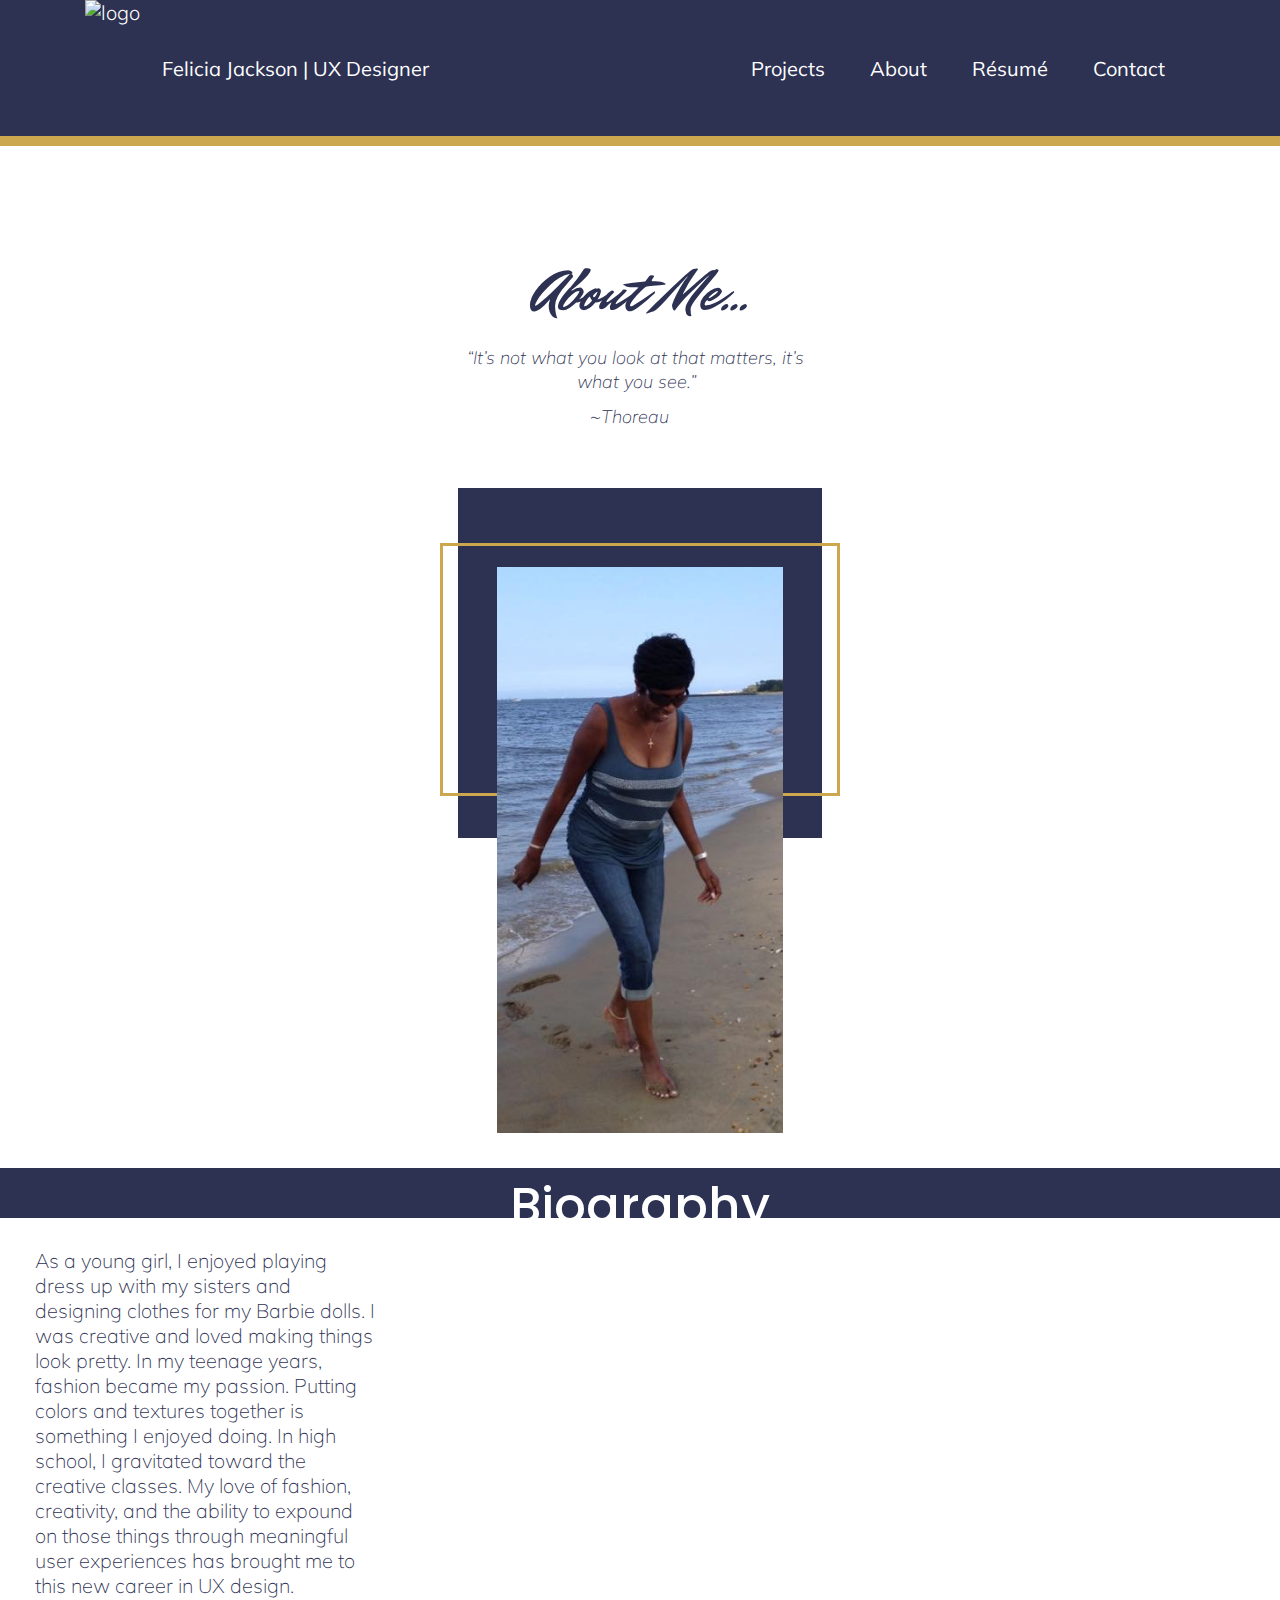
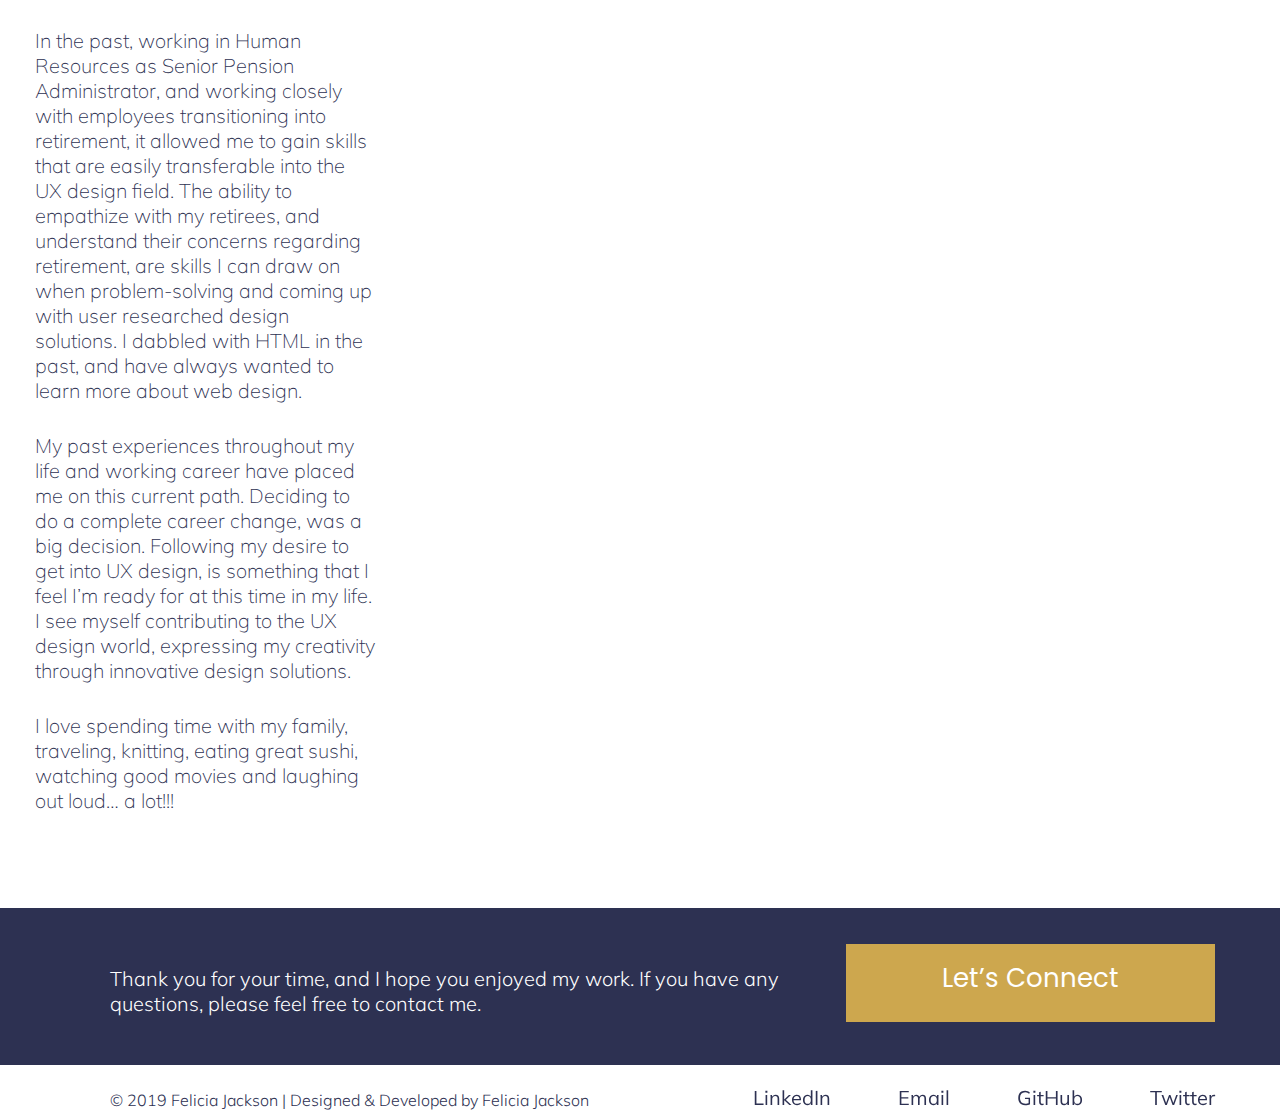
==== commit 32037cd5: "revised project and about me html pages 052419" ====
--- a/about.html
+++ b/about.html
@@ -6,7 +6,13 @@
     <meta name="viewport" content="width=device-width, initial-scale=1">
     <link rel="stylesheet" type="text/css" href="css/reset.css">
     <link rel="stylesheet" type="text/css" href="css/style.css">
-    <link rel="shortcut icon" href="images/logo.svg"/>
+    <link rel="apple-touch-icon" sizes="180x180" href="/apple-touch-icon.png">
+    <link rel="icon" type="image/png" sizes="32x32" href="/favicon-32x32.png">
+    <link rel="icon" type="image/png" sizes="16x16" href="/favicon-16x16.png">
+    <link rel="manifest" href="/site.webmanifest">
+    <link rel="mask-icon" href="/safari-pinned-tab.svg" color="#2d3152">
+    <meta name="msapplication-TileColor" content="#2d3152">
+    <meta name="theme-color" content="#2d3152">
     <link href="https://fonts.googleapis.com/css?family=Mr+Dafoe%7cMuli:300,400,700%7cPoppins:300,400,500" rel="stylesheet">
     <link rel="stylesheet" href="https://use.fontawesome.com/releases/v5.7.2/css/all.css" integrity="sha384-fnmOCqbTlWIlj8LyTjo7mOUStjsKC4pOpQbqyi7RrhN7udi9RwhKkMHpvLbHG9Sr" crossorigin="anonymous">
     <!-- Global site tag (gtag.js) - Google Analytics -->
@@ -71,10 +77,11 @@
         <a href="mailto:jackson26@gmail.com" target= _blank class="lets-connect">Let’s Connect</a>
       </footer>
         <ul class="links2">
+          <li><a href="https://twitter.com/SaphyerJ?lang=en" target= _blank class="contact-links">Twitter</a></li>
+          <li><a href="https://github.com/Saphyer" target= _blank class="contact-links">GitHub</a></li>
+          <li><a href="mailto:jackson26@gmail.com" target= _blank class="contact-links">Email</a></li>
           <li><a href="https://www.linkedin.com/in/felicia-jackson" target= _blank class="contact-links">LinkedIn</a></li>
-          <li><a href="mailto:jackson26@gmail.com" target= _blank class="contact-links">Email</a></li>
-          <li><a href="https://github.com/Saphyer" target= _blank class="contact-links">GitHub</a></li>
-          <li><a href="https://twitter.com/SaphyerJ?lang=en" target= _blank class="contact-links">Twitter</a></li>
+        </ul>
         </ul>
         <p class="copy-right">&copy; 2019 Felicia Jackson | Designed & Developed by Felicia Jackson</p>
     </main>
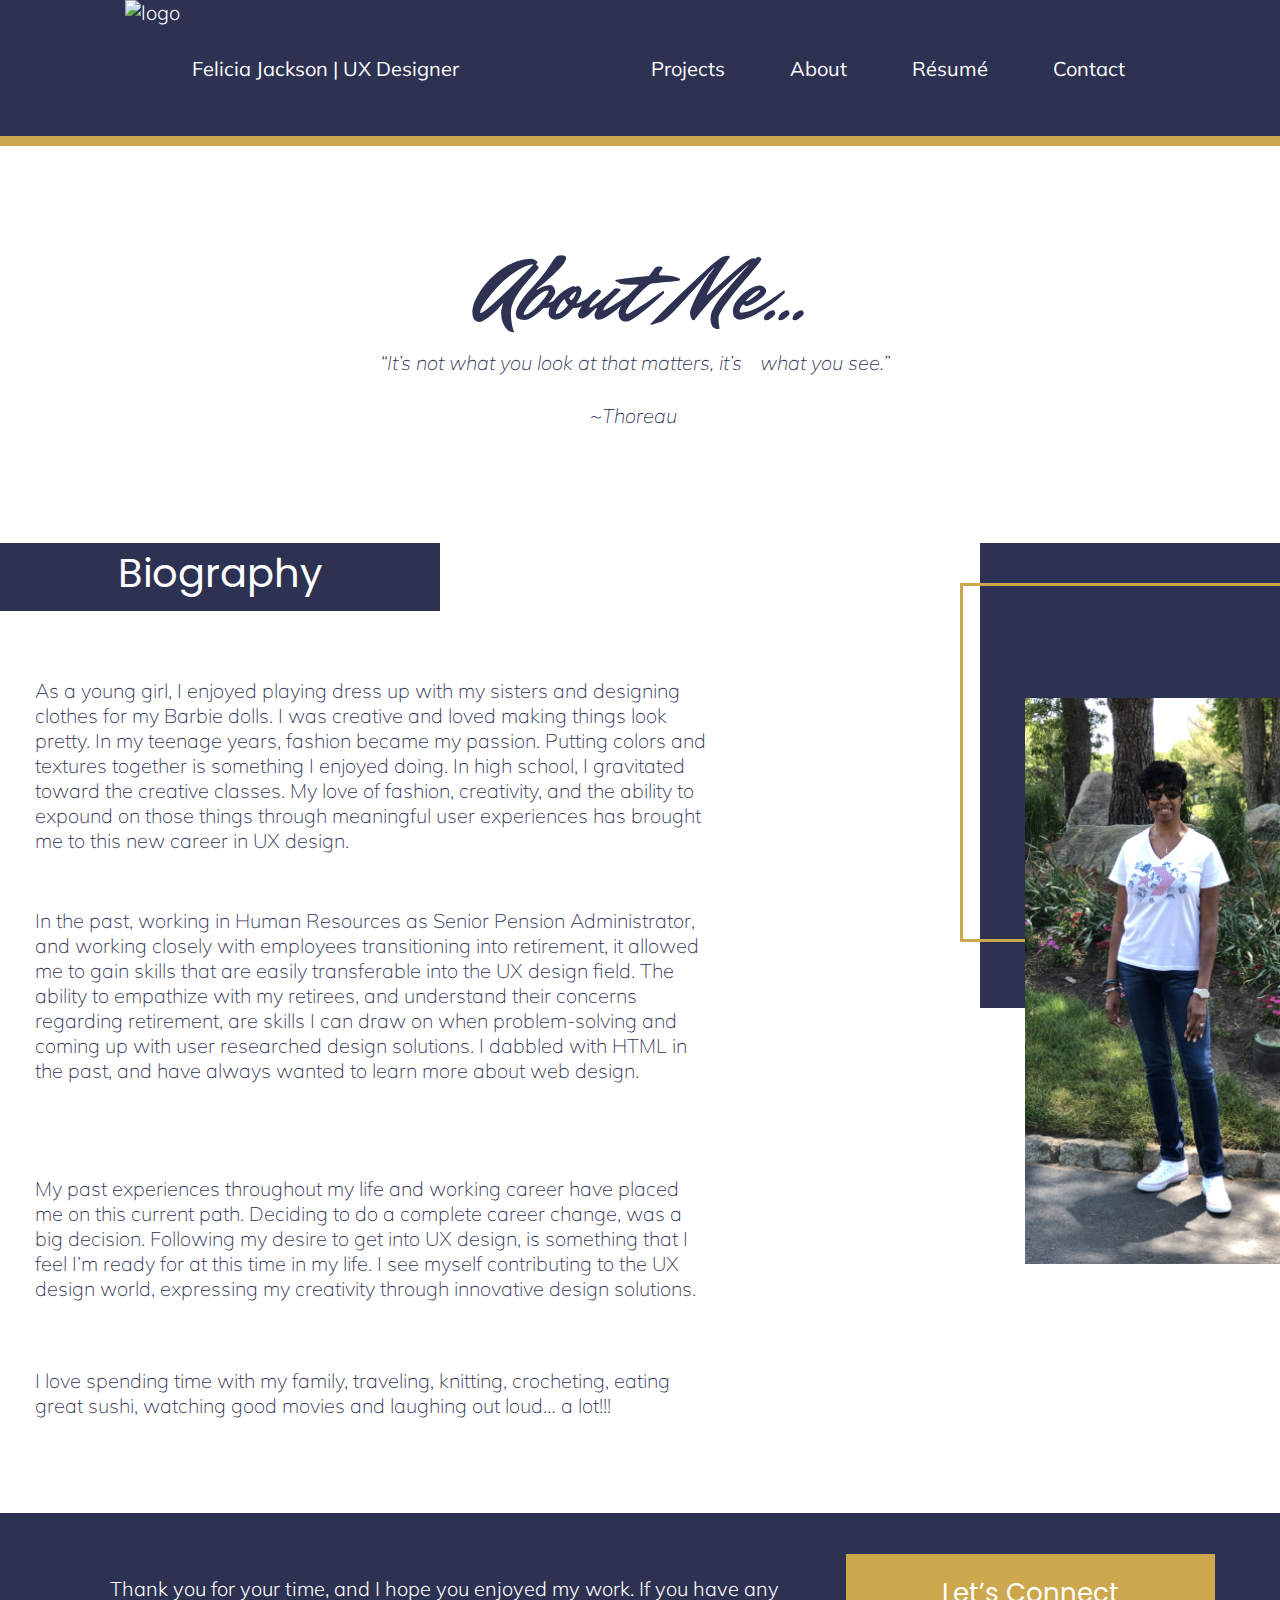
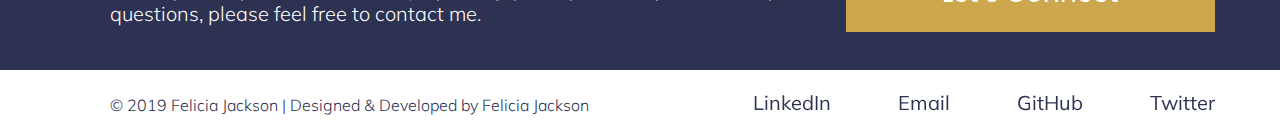
==== commit b854d9e5: "revised about me 052919" ====
--- a/about.html
+++ b/about.html
@@ -68,7 +68,7 @@
 
         <p class="p3">My past experiences throughout my life and working career have placed me on this current path. Deciding to do a complete career change, was a big decision. Following my desire to get into UX design, is something that I feel I’m ready for at this time in my life. I see myself contributing to the UX design world, expressing my creativity through innovative design solutions.</p>
 
-        <p class="p4">I love spending time with my family, traveling, knitting, eating great sushi, watching good movies and laughing out loud&hellip; a lot!!!</p>
+        <p class="p4">I love spending time with my family, traveling, knitting, crocheting, eating great sushi, watching good movies and laughing out loud&hellip; a lot!!!</p>
       </article>
 
 <!-- footer starts -->
--- a/css/style.css
+++ b/css/style.css
@@ -104,20 +104,15 @@
   color: #D2D6DD;
 }
 
-/* HOMEPAGE LINES 117 - 389 */
+/* HOMEPAGE LINES 110 - 379 */
 
 /* Hero starts */
 .hero-section {
+  background-image: url(../images/abstract-bg.png);
+  background-size: cover;
   display: grid;
-  grid-template-columns: 1fr 1fr;
-  grid-auto-rows: minmax(100px, auto);
-}
-
-.abstract-bg {
-  grid-column: 1;
-  grid-row: 2;
-  opacity: 0.7;
-  z-index: -1;
+  grid-template-columns: 1fr;
+  grid-auto-rows: minmax(423px, auto);
 }
 
 .portrait1 {
@@ -139,17 +134,17 @@
   font-size: 60px;
   grid-column: 1;
   grid-row: 2;
-  padding-bottom: 120px;
+  padding-bottom: 100px;
   place-self: center;
 }
 
 .info1 {
+  align-self: center;
   font-weight: 300;
   grid-column: 1;
   grid-row: 2;
-  align-self: center;
-  padding-left: 35px;
-  padding-top: 110px;
+  padding-left: 35px;
+  padding-top: 125px;
   width: 375px;
 }
 /* Hero section ends */
@@ -216,15 +211,14 @@
   grid-template-rows: 80px 145px;
   height: 410px;
   margin-bottom: 40px;
-
-}
-
-h4 {
+}
+
+ h4 {
   font-size: 20px;
   font-weight: bolder;
   grid-row: 1;
-  padding-left: 35px;
-  padding-top: 35px;
+  padding-top: 30px;
+  padding-left: 35px;
 }
 
 .info2 {
@@ -385,15 +379,37 @@
 }
 /* Project Section Ends */
 
-/* CASE STUDY CSS STARTS - LINES 395 - 2034 */
+/* CASE STUDY CSS STARTS - LINES 386 - 2027 */
 
 /* Hero section starts */
+#myBtn {
+  background-color: #2d3152;
+  border: none;
+  border-radius: 50%;
+  bottom: 20px;
+  color: #ffffff;
+  cursor: pointer;
+  display: none;
+  font-size: 18px;
+  font-weight: bold;
+  outline: none;
+  position: fixed;
+  right: 10px;
+  padding: 15px;
+  z-index: 99;
+}
+
+#myBtn:hover {
+  background-color: #fff;
+  border: 2px solid #2d3152;
+  color: #2d3152;
+}
+
 .hero-area{
   display: grid;
   grid-column: 1;
   grid-gap:40px;
-  grid-template-rows: 100px 153px 300px 146px;
-  height: auto;
+  grid-template-rows: 100px 153px 349px 135px;
 }
 
 .steel-bg {
@@ -409,7 +425,7 @@
   font-weight: 500;
   grid-column: 1;
   grid-row: 1;
-  padding-top: 90px;
+  padding-top: 50px;
 }
 
 .hero-statement {
@@ -492,6 +508,12 @@
   text-align: center;
 }
 
+.tab h3 {
+  font-size: 30px;
+  font-weight: 400;
+  text-align: center;
+  }
+
 h4 {
   font-size: 20px;
   font-weight: 600;
@@ -594,6 +616,7 @@
   grid-column: 1;
   grid-row: 11;
   padding-left: 35px;
+  padding-bottom: 50px;
 }
 /* OVERVIEW ends */
 
@@ -858,7 +881,6 @@
 .stacyj {
   grid-column: 1;
   grid-row: 5;
-  margin-top: 30px;
 }
 
 .professional{
@@ -1262,7 +1284,7 @@
   place-self: center;
 }
 
-lo-fi-iteration1 {
+.lo-fi-iteration1 {
   grid-column: 1;
   grid-row: 6;
 }
@@ -2032,22 +2054,16 @@
 
 /* CASE STUDY ENDS */
 
-/* ABOUT ME  CSS - LINES 2041 - 2280 */
+/* ABOUT ME  CSS - LINES 2031 - 2163 */
 
 .about-me {
+  background-image: url(../images/abstract-bg.png);
+  background-size: cover;
   display: grid;
   grid-template-rows: 342px;
 }
 
-.abstract-bg2 {
-  grid-column: 1;
-  grid-row: 1;
-  height: 343px;
-  opacity: 0.7;
-  z-index: -1;
-}
-
-h2 {
+.about-me h2 {
   align-self: center;
   font-family: 'Mr Dafoe';
   font-size: 60px;
@@ -2175,13 +2191,14 @@
 }
 /* Bio Section Ends */
 
+
 /* FOOTER SECTION STARTS  - 2164 - 2261 */
 footer {
   background-color: #2D3152;
   color: #ffffff;
   display: grid;
-  grid-template-rows: 150px 150px;
-  grid-gap: 30px;
+  grid-template-rows: 160px 150px;
+  grid-gap: 10px;
   height: 330px;
   margin-top: 85px;
 }
@@ -2196,19 +2213,19 @@
 }
 
 .lets-connect {
- background-color: #cda74e;
- color: #fff;
- font-family: 'Poppins';
- font-size: 20px;
- font-weight: 400;
- grid-column: 1;
- grid-row: 2;
- height: 78px;
- place-self: center;
- padding: 20px;
- text-align: center;
- text-decoration: none;
- width: 335px;
+   background-color: #cda74e;
+   color: #fff;
+   font-family: 'Poppins';
+   font-size: 20px;
+   font-weight: 400;
+   grid-column: 1;
+   grid-row: 2;
+   height: 78px;
+   place-self: center;
+   padding: 20px;
+   text-align: center;
+   text-decoration: none;
+   width: 335px;
 }
 
 a.lets-connect:link {
@@ -2241,7 +2258,7 @@
   font-weight: 400;
   display: block;
   grid-row: 11;
-  padding: 10px 0px 0px 35px;
+  padding: 5px 0px 0px 35px;
 }
 
 /* unvisited link */
@@ -2276,18 +2293,9 @@
 }
 /* Footer ends */
 
-/* Mobile Styles - 2280 - 2348 */
-@media only screen and (max-width: 500px) {
-  .abstract-bg img {
-    height: 423px;
-    width: 414px;
-  }
-
-  .abstract-bg2 img {
-    height: 343px;
-    width: 414px;
-  }
-
+/* Mobile Styles | 2298 - 2451 */
+/* Homepage mobile styles |2298 - 2363 */
+@media only screen and (min-width: 360px) and (max-width: 500px) {
   header {
     height: 110px;
   }
@@ -2331,6 +2339,14 @@
     width: 414px;
   }
 
+  .hero-area h2 {
+    font-size: 50px;
+    grid-column: 1;
+    grid-row: 1;
+    padding-bottom: 50px;
+    place-self: center;
+  }
+
   .product-image img {
     height: 330px;
     width: 414px;
@@ -2345,27 +2361,102 @@
     height: 325px;
     width: 414px;
   }
-}
-
-/* Tablet Styles - 2351 -  */
+
+/* Case Study mobile styles | 2367 - 2451 */
+
+  .steel-bg img {
+    height: 855px;
+    width: 414px;
+  }
+
+  .hero-area h2 {
+    margin-top: 60px;
+  }
+
+  .hero-image img {
+    height: auto;
+    width: 372px;
+  }
+
+  .us-image img {
+    height: auto;
+    width: 414px;
+  }
+
+  .site-map-image img {
+    height: auto;
+    width: 386px;
+  }
+
+  .lo-fi-iteration1 img {
+    height: auto;
+    width: 414px;
+  }
+
+  .lo-fi-iteration2 img {
+    height: auto;
+    width: 414px;
+  }
+
+  .new-content1 img {
+    height: auto;
+    width: 422px;
+  }
+
+  .new-content2 img {
+    height: auto;
+    width: 422px;
+  }
+
+  .hi-fi-mockup1 img {
+    height: auto;
+    width: 414px;
+  }
+
+  .hi-fi-mockup2 img {
+    height: auto;
+    width: 414px;
+  }
+
+  .hi-fi-mockup3 img {
+    height: auto;
+    width: 414px;
+  }
+
+  .hi-fi-mockup4 img {
+    height: auto;
+    width: 414px;
+  }
+
+  .logo-sketches-image img {
+    height: auto;
+    width: 414px;
+  }
+
+  .mind-map-image img {
+    height: auto;
+    width: 414px;
+  }
+
+  .mood-board-image img {
+    height: auto;
+    width: 414px;
+  }
+
+  .color-palette img {
+    height: auto;
+    width: 386px;
+  }
+
+  .typography-image img {
+    height: auto;
+    width: 386px;
+  }
+}
+
+/* Tablet Styles | 2454 - 3843 */
 @media only screen and (min-width: 501px) and (max-width: 960px) {
-  .abstract-bg {
-    grid-column: 1;
-    grid-row: 1;
-    opacity: 0.7;
-    z-index: -2;
-  }
-
-  .abstract-bg img {
-    height: auto;
-    width: 834px;
-  }
-
-  .abstract-bg2 img {
-    height: 343px;
-    width: 834px;
-  }
-
+/* Homepage tablet styles | 2454 - 2692 */
   header {
     height: 110px;
   }
@@ -2425,6 +2516,10 @@
     width: 415px;
   }
 
+  .content {
+    width: 834px;
+  }
+
   .section1 {
     display: grid;
     grid-row-gap: 30px;
@@ -2444,6 +2539,12 @@
     grid-column: 1;
     grid-row: 2;
     width: 275px;
+  }
+
+  .product-name h3 {
+    font-size: 30px;
+    font-weight: 400;
+    text-align: center;
   }
 
   .product-image {
@@ -2504,6 +2605,12 @@
     width:275px;
   }
 
+  .product-name2 h3 {
+    font-size: 30px;
+    font-weight: 400;
+    text-align: center;
+  }
+
   .bloc-jams-image {
     grid-column: 1;
     grid-row: 2;
@@ -2559,6 +2666,12 @@
     width: 275px;
   }
 
+  .product-name3 h3 {
+    font-size: 30px;
+    font-weight: 400;
+    text-align: center;
+  }
+
   .busy-bus-image {
     grid-column: 1;
     grid-row: 2;
@@ -2570,7 +2683,6 @@
 
   .busy-bus-image img {
     height: 100%;
-
     object-fit: fill;
     width: 100%;
   }
@@ -2583,95 +2695,1186 @@
     width: 350px;
   }
 
-  footer {
-    height: 157px;
-    margin-top: 85px;
-  }
-
-  .thank-you {
-    font-size: 20px;
+/* Case Study tablet styles | 2695 - 3705 */
+   .hero-area {
+     grid-template-rows: 450px;
+   }
+
+  .steel-bg img {
+    height: 450px;
+    width: 834px;
+  }
+
+  .hero-image {
     grid-column: 1;
     grid-row: 1;
-    padding-left: 65px;
+    justify-self: end;
+    padding-right: 50px;
+  }
+
+  .hero-image img {
+    height: 300px;
+    margin-top: 5px;
+    width: 350px;
+  }
+
+  .hero-area h2 {
+    align-self: start;
+    font-size: 50px;
+    grid-column: 1;
+    grid-row: 1;
+    margin-left: 75px;
+    margin-top: 20px;
+  }
+
+  .hero-statement {
+    align-self: center;
+    font-weight: 300;
+    grid-column: 1;
+    grid-row: 1;
+    height: 153px;
+    margin-left: 45px;
+    width: 325px;
+  }
+
+  .view-prototype-button {
+     align-self: end;
+     grid-column: 1;
+     grid-row: 1;
+     height: 58px;
+     justify-self: start;
+     margin-bottom: 75px;
+     margin-left: 75px;
+     padding: 15px;
+     width: 285px;
+   }
+
+ .tab {
+   justify-self: start;
+   grid-row: 1;
+   height: 40px;
+   grid-column: 1;
+   grid-row: 1;
+   width: 275px;
+  }
+
+  .tab h3 {
+    font-size: 30px;
+    font-weight: 400;
+    text-align: center;
+    }
+
+ .summary {
+   margin-left: 65px;
+  }
+
+ .summary-text {
+   grid-column: 1;
+   grid-row: 3;
+   margin-left: 65px;
+   width: 675px;
+  }
+
+ .role {
+   margin-left: 65px;
+  }
+
+ .hr1 {
+   margin-left: 95px;
+ }
+
+ .ux {
+   margin-left: 65px;
+ }
+
+ .deliverables {
+   margin-left: 65px;
+ }
+
+ .hr2 {
+   margin-left: 95px;
+ }
+
+ .discovery {
+   margin-left: 65px;
+ }
+
+ .ia {
+   margin-left: 65px;
+ }
+
+ .visual {
+   margin-left: 65px;
+ }
+
+ .tools {
+   margin-left: 65px;
+ }
+
+ .hr3 {
+   margin-left: 95px;
+ }
+
+ .design {
+   margin-left: 65px;
+ }
+
+ .problem-text {
+   margin-left: 65px;
+   width: 675px;
+ }
+
+ .tab2 {
+   justify-self: start;
+   grid-row: 1;
+   height: 40px;
+   grid-row: 3;
+   width: 275px;
+ }
+
+ .solution-text {
+   margin-left: 65px;
+   width: 675px;
+ }
+
+ .competitive {
+   align-self: end;
+   margin-left: 65px;
+ }
+
+ .competitive-text1 {
+   grid-column: 1;
+   grid-row: 3;
+   margin-left: 65px;
+   width: 675px;
+ }
+
+ .competitive-text2 {
+   grid-column: 1;
+   grid-row: 4;
+   margin-left: 65px;
+   width: 675px;
+ }
+
+ .google {
+   grid-column: 1;
+   grid-row: 5;
+   justify-self: start;
+   margin-left: 150px;
+   padding-top: 10px;
+ }
+
+ .h51 {
+   align-self: end;
+   grid-column: 1;
+   grid-row: 5;
+   justify-self: start;
+   margin-left: 150px;
+ }
+
+ .dropbox {
+   grid-column: 1;
+   grid-row: 5;
+   justify-self: center;
+   padding-top: 10px;
+ }
+
+ .h52 {
+   align-self: end;
+   grid-column: 1;
+   grid-row: 5;
+   justify-self: center;
+ }
+
+ .icloud {
+   grid-column: 1;
+   grid-row: 5;
+   justify-self: end;
+   margin-right: 145px;
+   padding-top: 10px;
+ }
+
+ .h53 {
+   align-self: end;
+   grid-column: 1;
+   grid-row: 5;
+   justify-self: end;
+   margin-right: 152px;
+ }
+
+ .take-away1 {
+   grid-column: 1;
+   grid-row: 6;
+   margin-left: 65px;
+   margin-right: 65px;
+ }
+
+ .user-survey {
+   grid-column: 1;
+   grid-row: 8;
+   margin-left: 65px;
+ }
+
+ .survey-text1 {
+   grid-column: 1;
+   grid-row: 9;
+   margin-left: 65px;
+   width: 675px;
+ }
+
+ .survey-text2 {
+   grid-column: 1;
+   grid-row: 10;
+   margin-left: 65px;
+   width: 675px;
+ }
+
+ .survey-text3 {
+   grid-column: 1;
+   grid-row: 11;
+   margin-left: 65px;
+   width: 675px;
+ }
+
+ .take-away2 {
+   grid-column: 1;
+   grid-row: 12;
+   margin-left: 65px;
+   margin-right: 65px;
+ }
+
+ .user-survey-button {
+  grid-column: 1;
+  grid-row: 13;
+  height: 58px;
+  justify-self: center;
+  padding: 15px;
+  width: 285px;
+ }
+
+ .personas {
+   grid-column: 1;
+   grid-row: 2;
+   margin-left: 65px;
+ }
+
+ .candiceb {
+   grid-column: 1;
+   grid-row: 3;
+   margin-left: 100px;
+ }
+
+ .candiceb img {
+   height: 321px;
+   width:245px;
+ }
+
+ .multitasker{
+   grid-column: 1;
+   grid-row: 3;
+   justify-self: center;
+   margin-left: 85px;
+ }
+
+ .multitaker-text{
+   grid-column: 1;
+   grid-row: 3;
+   justify-self: center;
+   margin-left: 210px;
+   padding-top: 35px;
+   width: 400px;
+ }
+
+ .stacyj {
+   grid-column: 1;
+   grid-row: 5;
+   margin-left: 100px;
+ }
+
+ .stacyj img {
+   height: 321px;
+   width:245px;
+ }
+
+ .professional{
+   grid-column: 1;
+   grid-row: 5;
+   justify-self: center;
+  margin-left: 125px;
+ }
+
+ .professional-text{
+   grid-column: 1;
+   grid-row: 5;
+   justify-self: end;
+   margin-right: 110px;
+   padding-top: 35px;
+   width: 400px;
+ }
+
+ .take-away3 {
+   margin-left: 65px;
+   margin-right: 65px;
+ }
+
+ .personas-button {
+    grid-column: 1;
+    grid-row: 8;
+    height: 58px;
+    justify-self: center;
+    padding: 15px;
+    width: 285px;
+ }
+
+ .user-stories {
+   grid-column: 1;
+   grid-row: 9;
+   margin-left: 65px;
+ }
+
+ .us-image {
+   grid-column: 1;
+   grid-row: 10;
+   margin-left: 100px;
+ }
+
+ .us-image img {
+   height: 421px;
+   width:587px;
+ }
+
+ .user-stories-text {
+   grid-column: 1;
+   grid-row: 11;
+   margin-left: 65px;
+   width: 675px;
+ }
+
+ .take-away4 {
+   grid-column: 1;
+   grid-row: 12;
+   margin-left: 65px;
+   margin-right: 65px;
+ }
+
+ .user-stories-button {
+    grid-column: 1;
+    grid-row: 13;
+    height: 58px;
+    justify-self: center;
+    padding: 15px;
+    width: 285px;
+ }
+
+ .user-flows {
+   grid-column: 1;
+   grid-row: 14;
+   margin-left: 65px;
+ }
+
+ .user-flow-text {
+   grid-column: 1;
+   grid-row: 15;
+   margin-left: 65px;
+   width: 675px;
+ }
+
+ ol {
+   grid-column: 1;
+   grid-row: 16;
+   list-style-type: decimal;
+   margin-left: 70px;
+ }
+
+ .search-share-image {
+   grid-column: 1;
+   grid-row: 16;
+   justify-self: end;
+   padding-right: 70px;
+ }
+
+ .onboarding-image {
+   grid-column: 1;
+   grid-row: 16;
+   justify-self: center;
+   margin-top: 225px;
+   padding-right: 80px;
+ }
+
+ .take-away5 {
+   grid-column: 1;
+   grid-row: 17;
+   margin-left: 65px;
+   margin-right: 65px;
+ }
+
+ .user-flows-button {
+    grid-column: 1;
+    grid-row: 18;
+    height: 58px;
+    justify-self: center;
+    padding: 15px;
+    width: 285px;
+ }
+
+ .content-strategy {
+   grid-column: 1;
+   grid-row: 20;
+   margin-left: 65px;
+ }
+
+ .content-strategy-text1 {
+   grid-column: 1;
+   grid-row: 21;
+   margin-left: 65px;
+   width: 675px;
+ }
+
+ .content-strategy-text2 {
+   grid-column: 1;
+   grid-row: 22;
+   margin-left: 65px;
+   width: 675px;
+ }
+
+ .take-away6 {
+   grid-column: 1;
+   grid-row: 23;
+   margin-left: 65px;
+   margin-right: 65px;
+ }
+
+ .content-strategy-button {
+  grid-column: 1;
+  grid-row: 24;
+  height: 58px;
+  justify-self: center;
+  padding: 15px;
+  width: 285px;
+ }
+
+ .site-map {
+   grid-column: 1;
+   grid-row: 26;
+   margin-left: 65px;
+ }
+
+ .site-map-text {
+   grid-column: 1;
+   grid-row: 27;
+   margin-left: 65px;
+   width: 675px;
+ }
+
+ .site-map-image {
+   grid-column: 1;
+   grid-row: 28;
+   padding-bottom: 80px;
+   place-self: center;
+ }
+
+ .site-map-image img {
+   height: 404px;
+   width: 650px;
+ }
+
+ .take-away7 {
+   grid-column: 1;
+   grid-row: 29;
+   margin-left: 65px;
+   margin-right: 65px;
+ }
+
+ .site-map-button {
+    grid-column: 1;
+    grid-row: 30;
+    height: 58px;
+    justify-self: center;
+    padding: 15px;
+    width: 285px;
+ }
+
+ .sketching {
+   grid-column: 1;
+   grid-row: 2;
+   margin-left: 65px;
+ }
+
+ .sketch-text1 {
+   grid-column: 1;
+   grid-row: 3;
+   margin-left: 65px;
+   width: 675px;
+ }
+
+ .h54 {
+   grid-column: 1;
+   grid-row: 4;
+   margin-left: 65px;
+ }
+
+ .upload-image {
+   grid-column: 1;
+   grid-row: 5;
+   justify-self: center;
+ }
+
+ .lo-fi-iteration1 {
+   grid-column: 1;
+   grid-row: 6;
+   justify-self: center;
+ }
+
+ .lo-fi-iteration1 img {
+   height: auto;
+   width: 414px;
+ }
+
+ .lo-fi-iteration2 {
+   grid-column: 1;
+   grid-row: 7;
+  justify-self: center;
+ }
+
+ .lo-fi-iteration2 img {
+   height: auto;
+   width: 414px;
+ }
+
+ .h55 {
+   grid-column: 1;
+   grid-row: 8;
+   margin-left: 65px;
+ }
+
+ .create-content-image {
+   grid-column: 1;
+   grid-row: 9;
+   justify-self: center;
+ }
+
+ .new-content1 {
+   grid-column: 1;
+   grid-row: 10;
+   justify-self: center;
+ }
+
+ .new-content1 img {
+   height: auto;
+   width: 422px;
+ }
+
+ .new-content2 {
+   grid-column: 1;
+   grid-row: 11;
+   justify-self: center;
+ }
+
+ .new-content2 img {
+   height: auto;
+   width: 422px;
+ }
+
+ .full-sketches-button {
+    grid-column: 1;
+    grid-row: 12;
+    height: 58px;
     justify-self: start;
-    width: 475px;
-  }
-
-  .lets-connect {
+    margin-left: 100px;
+    padding: 15px;
+    width: 285px;
+ }
+
+ .lo-fi-wireframes-button {
+    grid-column: 1;
+    grid-row: 12;
+    height: 58px;
+    justify-self: end;
+    margin-right: 100px;
+    padding: 15px;
+    width: 285px;
+ }
+
+ .lo-fi-prototype-button {
+    grid-column: 1;
+    grid-row: 13;
+    height: 58px;
+    justify-self: center;
+    padding: 15px;
+    width: 285px;
+ }
+
+ .sketch-text2 {
+   grid-column: 1;
+   grid-row: 14;
+   margin-left: 65px;
+   width: 675px;
+ }
+
+ .hi-fi-mockups {
+   grid-column: 1;
+   grid-row: 16;
+   margin-left: 65px;
+ }
+
+ .hi-fi-mockup1 {
+   grid-column: 1;
+   grid-row: 17;
+   justify-self: center;
+ }
+
+ .hi-fi-mockup2 {
+   grid-column: 1;
+   grid-row: 18;
+  justify-self: center;
+ }
+
+ .hi-fi-mockup3 {
+   grid-column: 1;
+   grid-row: 19;
+   justify-self: center;
+ }
+
+ .hi-fi-mockup4 {
+   grid-column: 1;
+   grid-row: 20;
+   justify-self: center;
+ }
+
+ .hi-fi-mockup1 img {
+   height: auto;
+   width: 414px;
+ }
+
+ .hi-fi-mockup2 img {
+   height: auto;
+   width: 414px;
+ }
+
+ .hi-fi-mockup3 img {
+   height: auto;
+   width: 414px;
+ }
+
+ .hi-fi-mockup4 img {
+   height: auto;
+   width: 414px;
+ }
+
+ .hi-fi-mockups-button {
+    grid-column: 1;
+    grid-row: 21;
+    height: 58px;
+    justify-self: center;
+    padding: 15px;
+    width: 285px;
+ }
+
+ .sketch-text3 {
+   grid-column: 1;
+   grid-row: 22;
+   margin-left: 65px;
+   width: 675px;
+ }
+
+ .take-away8 {
+   grid-column: 1;
+   grid-row: 23;
+   margin-left: 65px;
+   margin-right: 65px;
+ }
+
+ .view-prototype-button2 {
+    grid-column: 1;
+    grid-row: 24;
+    height: 58px;
+    justify-self: center;
+    padding: 15px;
+    width: 285px;
+ }
+
+ .logo-sketches {
+   grid-column: 1;
+   grid-row: 2;
+   margin-left: 65px;
+ }
+
+ .logo-text {
+   grid-column: 1;
+   grid-row: 3;
+   margin-left: 65px;
+   width: 675px;
+ }
+
+ .logo-sketches-image {
+   grid-column: 1;
+   grid-row: 4;
+   justify-self: center;
+ }
+
+ .logo-sketches-image img {
+   height: 421px;
+   width:587px;
+ }
+
+ .logo-sketch-button  {
+    grid-column: 1;
+    grid-row: 5;
+    height: 58px;
+    justify-self: center;
+    padding: 15px;
+    width: 285px;
+ }
+
+ .black-white-logo {
+   grid-column: 1;
+   grid-row: 6;
+   margin-left: 65px;
+ }
+
+ .vl1 {
+   grid-column: 1;
+   grid-row: 7;
+   justify-self: start;
+   margin-left: 120px;
+   padding-top: 25px;
+ }
+
+ .vl2 {
+   grid-column: 1;
+   grid-row: 7;
+   padding-right: 35px;
+   padding-top: 10px;
+   place-self: center;
+ }
+
+ .vl3 {
+   grid-column: 1;
+   grid-row: 7;
+   justify-self: end;
+   padding-right: 40px;
+   padding-top: 30px;
+ }
+
+ .color-logo {
+   grid-column: 1;
+   grid-row: 8;
+   margin-left: 65px;
+ }
+
+ .hi-fi-vl1 {
+   grid-column: 1;
+   grid-row: 10;
+   justify-self: start;
+   margin-left: 120px;
+   padding-top: 15px;
+ }
+
+ .hi-fi-vl2 {
+   grid-column: 1;
+   grid-row: 10;
+   padding-right: 190px;
+   padding-top: 15px;
+   place-self: center;
+ }
+
+ .hi-fi-vl3 {
+   grid-column: 1;
+   grid-row: 10;
+   padding-left: 100px;
+   place-self: center;
+ }
+
+ .hi-fi-vl4 {
+   grid-column: 1;
+   grid-row: 10;
+   justify-self: end;
+   padding-right: 40px;
+   padding-top: 20px;
+ }
+
+ .mind-map {
+   grid-column: 1;
+   grid-row: 11;
+   margin-left: 65px;
+ }
+
+ .mind-map-text {
+   grid-column: 1;
+   grid-row: 12;
+   margin-left: 65px;
+   width: 675px;
+ }
+
+ .mind-map-image {
+   grid-column: 1;
+   grid-row: 13;
+   justify-self: center;
+ }
+
+ .mind-map-image img {
+   height: 421px;
+   width:587px;
+ }
+
+ .mood-board {
+   grid-column: 1;
+   grid-row: 14;
+   margin-left: 65px;
+ }
+
+ .mood-board-text {
+   grid-column: 1;
+   grid-row: 15;
+   margin-left: 65px;
+   width: 675px;
+ }
+
+ .mood-board-image {
+   grid-column: 1;
+   grid-row: 16;
+   justify-self: center;
+ }
+
+ .mood-board-image img {
+   height: 421px;
+   width:587px;
+ }
+
+ .style-guide {
+   grid-column: 1;
+   grid-row: 17;
+   margin-left: 65px;
+ }
+
+ .style-guide-text {
+   grid-column: 1;
+   grid-row: 18;
+   margin-left: 65px;
+   width: 675px;
+ }
+
+ .color-palette {
+   grid-column: 1;
+   grid-row: 19;
+   place-self: center;
+ }
+
+ .color-palette img {
+   height: auto;
+   width:587px;
+ }
+
+ .typography-image {
+   grid-column: 1;
+   grid-row: 21;
+   place-self: center;
+ }
+
+ .typography-image img {
+   height: auto;
+   width:587px;
+ }
+
+ .style-guide-button {
+    grid-column: 1;
+    grid-row: 23;
+    height: 58px;
+    justify-self: center;
+    padding: 15px;
+    width: 285px;
+ }
+
+ .preference-testing {
+   grid-column: 1;
+   grid-row: 24;
+   margin-left: 65px;
+ }
+
+ .preference-text1 {
+   grid-column: 1;
+   grid-row: 25;
+   margin-left: 65px;
+   width: 675px;
+ }
+
+ .preference-text2 {
+   grid-column: 1;
+   grid-row: 26;
+   justify-self: center;
+   margin-left: 90px;
+   width: 485px;
+ }
+
+ .login-button {
+   grid-column: 1;
+   grid-row: 26;
+   justify-self: start;
+   margin-left: 95px;
+ }
+
+ .preference-text3 {
+   grid-column: 1;
+   grid-row: 27;
+   justify-self: center;
+   margin-left: 90px;
+   width: 485px;
+ }
+
+ .progress-meter {
+   grid-column: 1;
+   grid-row: 27;
+   justify-self: start;
+   margin-left: 140px;
+ }
+
+ .preference-text4 {
+   grid-column: 1;
+   grid-row: 28;
+   justify-self: center;
+   margin-left: 90px;
+   width: 485px;
+ }
+
+ .radio-button {
+   grid-column: 1;
+   grid-row: 28;
+   justify-self: start;
+   margin-left: 140px;
+ }
+
+ .preference-text5 {
+   grid-column: 1;
+   grid-row: 29;
+   margin-left: 65px;
+   width: 675px;
+ }
+
+ .preference-test-button {
+    grid-column: 1;
+    grid-row: 30;
+    height: 58px;
+    justify-self: center;
+    padding: 15px;
+    width: 285px;
+ }
+
+ .take-away9 {
+   grid-column: 1;
+   grid-row: 31;
+   margin-left: 65px;
+   margin-right: 65px;
+ }
+
+ .thoughts {
+   grid-column: 1;
+   grid-row: 2;
+   margin-left: 65px;
+ }
+
+ .thoughts-text1 {
+   grid-column: 1;
+   grid-row: 3;
+   margin-left: 65px;
+   width: 675px;
+ }
+
+ .thoughts-text2 {
+   grid-column: 1;
+   grid-row: 4;
+   margin-left: 65px;
+   width: 675px;
+ }
+
+ .thoughts-text3 {
+   grid-column: 1;
+   grid-row: 5;
+   margin-left: 65px;
+   width: 675px;
+ }
+
+ .thoughts-text4 {
+   grid-column: 1;
+   grid-row: 6;
+   margin-left: 65px;
+   width: 675px;
+ }
+
+ .thoughts-text5 {
+   grid-column: 1;
+   grid-row: 7;
+   margin-left: 65px;
+   padding-bottom: 40px;
+   width: 675px;
+ }
+
+/* About Me tablet styles | 3708 - 3793 */
+  .bio-section {
+    grid-template-rows: 725px;
+  }
+
+  .bio-tab {
+    height: 40px;
+    width: 275px;
+  }
+
+  .bio-tab h3 {
+    font-size: 30px;
+    font-weight: 400;
+    text-align: center;
+  }
+
+  .color-block {
+    grid-column: 1;
+    grid-row: 1;
+    height: 344px;
+    justify-self: end;
+    margin-right: 50px;
+    margin-top: 55px;
+    width: 244px;
+  }
+
+  .accent-border4 {
+    grid-column: 1;
+    grid-row: 1;
+    height: 254px;
+    margin-top: 95px;
+    justify-self: end;
+    margin-right: 30px;
+    width: 284px;
+  }
+
+  .portrait2 {
+    grid-column: 1;
+    grid-row: 1;
+    margin-right: 75px;
+    padding-top: 60px;
+    justify-self: end;
+  }
+
+  .portrait2 img {
+    height: auto;
+    width: 197px;
+  }
+
+  .bio-tab {
+    grid-column: 1;
+    grid-row: 1;
+    height: 40px;
+    margin-top: 55px;
+    width: 300px;
+  }
+
+  .p1 {
+    font-weight: lighter;
+    grid-column: 1;
+    grid-row: 1;
+    padding-top: 160px;
+    width: 425px;
+  }
+
+  .p2 {
+    font-weight: lighter;
+    grid-column: 1;
+    grid-row: 1;
+    padding-top: 445px;
+    width: 425px;
+  }
+
+  .p3 {
+    font-weight: lighter;
+    grid-row: 2;
+    padding-left: 35px;
+    width: 425px;
+  }
+
+  .p4 {
+    font-weight: lighter;
+    grid-row: 3;
+    padding-left: 35px;
+    padding-bottom: 10px;
+    width: 425px;
+  }
+
+/* Footer tablet styles | 3797 - 3843 */
+
+ footer {
+   height: 157px;
+   margin-top: 85px;
+ }
+
+ .thank-you {
+   font-size: 20px;
    grid-column: 1;
    grid-row: 1;
-   height: 58px;
-   justify-self: end;
-   margin-right: 65px;
-   text-align: center;
-   padding: 15px;
-   width: 225px;
-  }
-
-  ul.links2 {
-    z-index: 1;
-  }
-
-  ul.links2 li {
-    display: inline;
-    float: right;
-    grid-column: 1;
-    grid-row: 2;
-    margin-right: 30px;
-    padding-left: 5px;
-    padding-top: 20px;
-  }
-
-  .copy-right {
-    font-size: 11px;
-    grid-column: 1;
-    grid-row: 10;
-    margin-top: -30px;
-    padding-left: 65px;
-  }
-}
-
-/* Desktop Styles -  -  */
+   padding-left: 65px;
+   justify-self: start;
+   width: 475px;
+ }
+
+ .lets-connect {
+  grid-column: 1;
+  grid-row: 1;
+  height: 58px;
+  justify-self: end;
+  margin-right: 50px;
+  text-align: center;
+  padding: 15px;
+  width: 225px;
+ }
+
+ ul.links2 {
+   z-index: 1;
+ }
+
+ ul.links2 li {
+   display: inline;
+   float: right;
+   grid-column: 1;
+   grid-row: 2;
+   margin-right: 30px;
+   padding-left: 5px;
+   padding-top: 20px;
+ }
+
+ .copy-right {
+   font-size: 11px;
+   grid-column: 1;
+   grid-row: 12;
+   margin-top: -30px;
+   padding-left: 65px;
+ }
+}
+
+/* Desktop Styles | 3846 - 5469 */
 @media only screen and (min-width: 961px) {
+/* Homepage desktop styles | 3846 - 4141 */
+
   body{
     font-size: 20px;
   }
 
-  .abstract-bg {
-    grid-column: 1;
-    grid-row: 1;
-    opacity: 0.7;
-    z-index: -2;
-  }
-
-  .abstract-bg img {
-    grid-column: 1;
-    grid-row: 1;
-    height: auto;
-    width: 1440px;
-  }
-
   header {
     height: 146px;
   }
 
   .logo img {
     height: auto;
-    left: 85px;
+    left: 125px;
     position: absolute;
     top: 0px;
     width: 70px;
   }
 
   .menu {
-    margin: 17px 95px 0 0px;
+    margin: 17px 125px 0 0px;
   }
 
   .menu a {
     clear: right;
     font-weight: 400;
     line-height: 104px;
-    padding: 10px;
+    padding: 20px;
     right: 85px;
   }
 
@@ -2696,25 +3899,25 @@
     color: #D2D6DD;
   }
 
-  .portrait1 img {
-    height: auto;
-    width: 444px;
-  }
-
   .title {
     grid-column: 1;
     grid-row: 1;
     height: 26px;
-    left: 162px;
+    left: 192px;
     position: absolute;
     top: 15px;
     width: 299px;
+  }
+
+  .hero-section {
+    padding-bottom: 140px;
   }
 
   .portrait1 {
     align-self: center;
     justify-self: end;
     padding-right: 180px;
+    padding-top: 50px;
   }
 
   .portrait1 img {
@@ -2735,14 +3938,13 @@
     grid-column: 1;
     grid-row: 1;
     justify-self: start;
-    margin-top: -130px;
-    padding-left: 225px;
+    margin-left: 225px;
   }
 
   .info1 {
     grid-column: 1;
     grid-row: 1;
-    padding-bottom: 100px;
+    margin-top: 20px;
     padding-left: 150px;
     justify-self: start;
     width: 575px;
@@ -2773,7 +3975,7 @@
     width: 445px;
   }
 
-  h3 {
+  .product-name h3 {
     font-size: 50px;
     font-weight: 500;
   }
@@ -2799,21 +4001,24 @@
     width: 464px;
   }
 
-  h4 {
+  .card h4 {
     font-size: 26px;
+    padding-top: 80px;
   }
 
   .info2 {
     font-size: 20px;
     grid-row: 2;
     padding-left: 35px;
-    padding-top: 20px;
+    padding-top: 70px;
     width: 415px;
   }
 
   .button {
     align-self: center;
     font-size: 26px;
+    margin-top: 70px;
+    padding: 15px;
     width: 369px;
   }
 
@@ -2839,6 +4044,11 @@
     justify-self: end;
     padding-right: 25px;
     width: 445px;
+  }
+
+  .product-name2 h3 {
+    font-size: 50px;
+    font-weight: 500;
   }
 
   .bloc-jams-image {
@@ -2865,11 +4075,16 @@
     width: 464px;
   }
 
+  .card2 h4 {
+    font-size: 26px;
+    padding-top: 80px;
+  }
+
   .info3 {
     font-size: 20px;
     grid-row: 2;
     padding-left: 35px;
-    padding-top: 20px;
+    padding-top: 70px;
     width: 415px;
   }
 
@@ -2893,6 +4108,11 @@
     grid-column: 1;
     grid-row: 2;
     width: 445px;
+  }
+
+  .product-name3 h3 {
+    font-size: 50px;
+    font-weight: 500;
   }
 
   .busy-bus-image {
@@ -2916,54 +4136,1486 @@
     width: 464px;
   }
 
-  footer {
-    height: 157px;
-    margin-top: 85px;
-  }
-
-  .thank-you {
+  .card3 h4 {
+    font-size: 26px;
+    padding-top: 80px;
+  }
+
+/* Case Study desktop styles | 4145 - 5285 */
+
+  body {
+    font-size: 20px;
+  }
+
+  .hero-area {
+    grid-template-columns: 1fr;
+    grid-template-rows: 1fr;
+  }
+
+  .steel-bg img {
+    height: 824px;
+    width: 100%;
+  }
+
+  .hero-image {
+    grid-column: 1;
+    grid-row: 1;
+    justify-self: end;
+    padding-right: 130px;
+  }
+
+  .hero-image img {
+    height: 626px;
+    padding-top: 25px;
+    width: 635px;
+  }
+
+  .hero-area h2 {
+    align-self: start;
+    font-size: 70px;
+    grid-column: 1;
+    grid-row: 1;
+    margin-left: 140px;
+    margin-top: 55px;
+  }
+
+  .hero-statement {
+    justify-self: start;
+    grid-column: 1;
+    grid-row: 1;
+    height: 153px;
+    margin-left: 110px;
+    margin-top: 225px;
+    width: 425px;
+  }
+
+  .view-prototype-button {
+     align-self: start;
+     font-size: 26px;
+     grid-column: 1;
+     grid-row: 1;
+     height: 78px;
+     margin-top: 430px;
+     margin-left: 150px;
+     place-self: start;
+     padding: 20px;
+     width: 353px;
+  }
+
+  .overview {
+    grid-template-columns: 1440px;
+    grid-template-rows: 1fr;
+  }
+
+  .tab {
+    justify-self: start;
+    grid-row: 1;
+    height: 68px;
+    grid-column: 1;
+    grid-row: 1;
+    width: 440px;
+  }
+
+  .tab h3 {
+    font-size: 40px;
+    font-weight: 400;
+    padding: 5px;
+    text-align: center;
+    }
+
+  .summary {
+    font-size: 26px;
+    justify-self: start;
+    grid-column: 1;
+    grid-row: 2;
+    margin-left: 240px;
+  }
+
+  .summary-text {
+     grid-column: 1;
+     grid-row: 3;
+     margin-left: 240px;
+     width: 910px;
+  }
+
+  .role {
+    font-size: 26px;
+    grid-column: 1;
+    grid-row: 4;
+    margin-left: 105px;
+  }
+
+  .hr1 {
+    grid-column: 1;
+    grid-row: 4;
+    margin-left: 129px;
+    width: 240px;
+  }
+
+  .ux {
+    grid-column: 1;
+    grid-row: 5;
+    margin-left: 105px;
+  }
+
+  .deliverables {
+    font-size: 26px;
+    grid-column: 1;
+    grid-row: 4;
+    justify-self: center;
+    padding-right: 425px;
+  }
+
+  .hr2 {
+    grid-column: 1;
+    grid-row: 4;
+    justify-self: center;
+    margin-left: 35px;
+    width: 575px
+  }
+
+  .discovery {
+    grid-column: 1;
+    grid-row: 5;
+    justify-self: center;
+    padding-right: 375px;
+  }
+
+  .ia {
+    grid-column: 1;
+    grid-row: 5;
+    padding-left: 70px;
+    justify-self: center;
+  }
+
+  .visual {
+    grid-column: 1;
+    grid-row: 5;
+    padding-left: 435px;
+    justify-self: center;
+  }
+
+  .tools {
+    font-size: 26px;
+    grid-column: 1;
+    grid-row: 4;
+    justify-self: end;
+    padding-right: 145px;
+  }
+
+  .hr3 {
+    grid-column: 1;
+    grid-row: 4;
+    justify-self: end;
+    margin-right: 85px;
+    width: 245px;
+  }
+
+  .design {
+    grid-column: 1;
+    grid-row: 5;
+    justify-self: end;
+    padding-right: 195px;
+  }
+
+  .problem-text {
+    margin-left: 240px;
+    width: 910px;
+  }
+
+  .tab2 {
+   justify-self: start;
+   grid-row: 1;
+   height: 68px;
+   grid-row: 3;
+   margin-top: 50px;
+   width: 440px;
+  }
+
+  .tab2 h3 {
+    font-size: 40px;
+    font-weight: 400;
+    padding: 5px;
+    text-align: center;
+    }
+
+  .solution-text {
+    margin-left: 240px;
+    width: 910px;
+  }
+
+  .competitive {
+    font-size: 26px;
+    margin-left: 240px;
+    width: 910px;
+  }
+
+  .competitive-text1 {
+     grid-column: 1;
+     grid-row: 3;
+     margin-left: 240px;
+     width: 910px;
+  }
+
+  .competitive-text2 {
+     grid-column: 1;
+     grid-row: 4;
+     margin-left: 240px;
+     width: 910px;
+  }
+
+  .google {
+     grid-column: 1;
+     grid-row: 5;
+     justify-self: start;
+     margin-left: 350px;
+     padding-top: 10px;
+  }
+
+  .h51 {
+     align-self: end;
+     grid-column: 1;
+     grid-row: 5;
+     justify-self: start;
+     margin-left: 350px;
+  }
+
+  .dropbox {
+     grid-column: 1;
+     grid-row: 5;
+     justify-self: center;
+     margin-right: 120px;
+     padding-top: 10px;
+  }
+
+  .h52 {
+     align-self: end;
+     grid-column: 1;
+     grid-row: 5;
+     justify-self: center;
+     margin-right: 120px;
+  }
+
+  .icloud {
+     grid-column: 1;
+     grid-row: 5;
+     justify-self: center;
+     margin-left: 445px;
+     padding-top: 10px;
+  }
+
+  .h53 {
+     align-self: end;
+     grid-column: 1;
+     grid-row: 5;
+     justify-self: center;
+     margin-left: 445px;
+  }
+
+  .take-away1 {
+     grid-column: 1;
+     grid-row: 6;
+     margin-left: 240px;
+     width: 910px
+  }
+
+  .user-survey {
+    font-size: 26px;
+     grid-column: 1;
+     grid-row: 8;
+     margin-left: 240px;
+     width: 910px;
+  }
+
+  .survey-text1 {
+     grid-column: 1;
+     grid-row: 9;
+     margin-left: 240px;
+     width: 910px;
+  }
+
+  .survey-text2 {
+     grid-column: 1;
+     grid-row: 10;
+     margin-left: 240px;
+     width: 910px;
+  }
+
+  .survey-text3 {
+     grid-column: 1;
+     grid-row: 11;
+     margin-left: 320px;
+     width: 772px;
+  }
+
+  .take-away2 {
+     grid-column: 1;
+     grid-row: 12;
+     margin-left: 240px;
+     width: 910px;
+  }
+
+  .user-survey-button {
+    font-size: 26px;
+    grid-column: 1;
+    grid-row: 13;
+    height: 78px;
+    justify-self: center;
+    padding: 20px;
+    width: 353px;
+  }
+
+  .personas {
+     font-size: 26px;
+     grid-column: 1;
+     grid-row: 2;
+     margin-left: 240px;
+  }
+
+  .candiceb {
+     grid-column: 1;
+     grid-row: 3;
+     margin-left: 270px;
+  }
+
+  .candiceb img {
+     height: 321px;
+     width: 245px;
+  }
+
+  .multitasker{
+     grid-column: 1;
+     grid-row: 3;
+     justify-self: center;
+     padding-right: 130px;
+  }
+
+  .multitaker-text{
+     grid-column: 1;
+     grid-row: 3;
+     justify-self: center;
+     padding-left: 140px;
+     padding-top: 35px;
+     width: 642px;
+  }
+
+  .stacyj {
+     grid-column: 1;
+     grid-row: 5;
+     margin-left: 270px;
+  }
+
+  .stacyj img {
+     height: 321px;
+     width:245px;
+  }
+
+  .professional{
+     grid-column: 1;
+     grid-row: 5;
+     justify-self: center;
+     padding-right: 90px;
+  }
+
+  .professional-text{
+     grid-column: 1;
+     grid-row: 5;
+     justify-self: center;
+     padding-left: 140px;
+     padding-top: 35px;
+     width: 642px;
+  }
+
+  .take-away3 {
+    margin-left: 240px;
+    width: 910px;
+  }
+
+  .personas-button {
+    font-size: 26px;
+    grid-column: 1;
+    grid-row: 8;
+    height: 78px;
+    justify-self: center;
+    padding: 20px;
+    width: 353px;
+  }
+
+  .user-stories {
+     font-size: 26px;
+     grid-column: 1;
+     grid-row: 9;
+     margin-left: 240px;
+  }
+
+  .us-image {
+     grid-column: 1;
+     grid-row: 10;
+     justify-self: center;
+  }
+
+  .us-image img {
+     height: 650px;
+     width:906px;
+  }
+
+  .user-stories-text {
+     grid-column: 1;
+     grid-row: 11;
+     margin-left: 240px;
+     width: 910px;
+  }
+
+  .take-away4 {
+     grid-column: 1;
+     grid-row: 12;
+     margin-left: 240px;
+     width: 910px;
+  }
+
+  .user-stories-button {
+    font-size: 26px;
+    grid-column: 1;
+    grid-row: 13;
+    height: 78px;
+    justify-self: center;
+    padding: 20px;
+    width: 353px;
+  }
+
+  .user-flows {
+     font-size: 26px;
+     grid-column: 1;
+     grid-row: 14;
+     margin-left: 240px;
+  }
+
+  .user-flow-text {
+     grid-column: 1;
+     grid-row: 15;
+     margin-left: 240px;
+     width: 910px;
+  }
+
+  ol {
+   grid-column: 1;
+   grid-row: 16;
+   list-style-type: decimal;
+   margin-left: 250px;
+  }
+
+  .search-share-image {
+     grid-column: 1;
+     grid-row: 16;
+     justify-self: center;
+     margin-left: 240px;
+  }
+
+  .search-share-image img {
+     height: 410px;
+     width: 555px;
+  }
+
+  .onboarding-image {
+     grid-column: 1;
+     grid-row: 16;
+     place-self: center;
+     margin-top: 275px;
+     margin-right: 225px;
+  }
+
+  .onboarding-image img {
+     height: 850px;
+     width: 500px;
+  }
+
+  .take-away5 {
+     grid-column: 1;
+     grid-row: 17;
+     margin-left: 240px;
+     width: 910px;
+  }
+
+  .user-flows-button {
+    font-size: 26px;
+    grid-column: 1;
+    grid-row: 19;
+    height: 78px;
+    justify-self: center;
+    padding: 20px;
+    width: 353px;
+  }
+
+  .content-strategy {
+     font-size: 26px;
+     grid-column: 1;
+     grid-row: 21;
+     margin-left: 240px;
+  }
+
+  .content-strategy-text1 {
+     grid-column: 1;
+     grid-row: 22;
+     margin-left: 240px;
+     width: 910px;
+  }
+
+  .content-strategy-text2 {
+     grid-column: 1;
+     grid-row: 23;
+     margin-left: 240px;
+     width: 910px;
+  }
+
+  .take-away6 {
+     grid-column: 1;
+     grid-row: 24;
+     margin-left: 240px;
+     width: 910px;
+  }
+
+  .content-strategy-button {
+    font-size: 26px;
+    grid-column: 1;
+    grid-row: 25;
+    height: 78px;
+    justify-self: center;
+    padding: 20px;
+    width: 353px;
+  }
+
+  .site-map {
+     font-size: 26px;
+     grid-column: 1;
+     grid-row: 27;
+     margin-left: 240px;
+  }
+
+  .site-map-text {
+     grid-column: 1;
+     grid-row: 28;
+     margin-left: 240px;
+     width: 910px;
+  }
+
+  .site-map-image {
+     grid-column: 1;
+     grid-row: 29;
+     padding-bottom: 80px;
+     place-self: center;
+  }
+
+  .site-map-image img {
+     height: 512px;
+     width: 909px;
+  }
+
+  .take-away7 {
+     grid-column: 1;
+     grid-row: 30;
+     margin-left: 240px;
+     width: 910px;
+  }
+
+  .site-map-button {
+    font-size: 26px;
+    grid-column: 1;
+    grid-row: 31;
+    height: 78px;
+    justify-self: center;
+    padding: 20px;
+    width: 353px;
+  }
+
+  .ideate {
+    width: 1440px;
+  }
+
+  .sketching {
+     font-size: 26px;
+     grid-column: 1;
+     grid-row: 2;
+     margin-left: 240px;
+  }
+
+  .sketch-text1 {
+     grid-column: 1;
+     grid-row: 3;
+     margin-left: 240px;
+     width: 910px;
+  }
+
+  .h54 {
+     grid-column: 1;
+     grid-row: 5;
+     padding-left: 290px;
+     padding-top: 60px;
+  }
+
+  .upload-image {
+     grid-column: 1;
+     grid-row: 5;
+     justify-self: start;
+     padding-left: 280px;
+     padding-top: 150px;
+  }
+
+  .lo-fi-iteration1 {
+     grid-column: 1;
+     grid-row: 5;
+     justify-self: center;
+     padding-left: 250px;
+  }
+
+  .lo-fi-iteration1 img {
+     height: 328px;
+     width: 442px;
+  }
+
+  .lo-fi-iteration2 {
+     grid-column: 1;
+     grid-row: 5;
+     justify-self: center;
+     padding-left: 250px;
+     padding-top: 390px;
+  }
+
+  .lo-fi-iteration2 img {
+     height: 328px;
+     width: 442px;
+  }
+
+  .h55 {
+     grid-column: 1;
+     grid-row: 8;
+     padding-left: 290px;
+     padding-top: 60px;
+  }
+
+  .create-content-image {
+     grid-column: 1;
+     grid-row: 8;
+     justify-self: start;
+     padding-left: 280px;
+     padding-top: 150px;
+  }
+
+  .new-content1 {
+     grid-column: 1;
+     grid-row: 8;
+     justify-self: center;
+     padding-left: 250px;
+  }
+
+  .new-content1 img {
+     height: 328px;
+     width: 442px;
+  }
+
+  .new-content2 {
+     grid-column: 1;
+     grid-row: 8;
+     justify-self: center;
+     padding-left: 250px;
+     padding-top: 390px;
+  }
+
+  .new-content2 img {
+     height: 328px;
+     width: 442px;
+  }
+
+  .full-sketches-button {
+    font-size: 26px;
+    grid-column: 1;
+    grid-row: 11;
+    height: 78px;
+    justify-self: start;
+    margin-left: 280px;
+    padding-left: 20px;
+    width: 353px;
+  }
+
+  .lo-fi-wireframes-button {
+    font-size: 26px;
+    grid-column: 1;
+    grid-row: 11;
+    height: 78px;
+    justify-self: center;
+    margin-left: 280px;
+    padding-left: 20px;
+    width: 353px;
+  }
+
+  .lo-fi-prototype-button {
+    font-size: 26px;
+    grid-column: 1;
+    grid-row: 13;
+    height: 78px;
+    justify-self: center;
+    margin-right: 140px;
+    padding-left: 20px;
+    width: 353px;
+  }
+
+  .sketch-text2 {
+     grid-column: 1;
+     grid-row: 15;
+     margin-left: 240px;
+     width: 910px;
+  }
+
+  .hi-fi-mockups {
+     font-size: 26px;
+     grid-column: 1;
+     grid-row: 17;
+     margin-left: 240px;
+  }
+
+  .hi-fi-mockup1 {
+     grid-column: 1;
+     grid-row: 18;
+     margin-left: 270px;
+  }
+
+  .hi-fi-mockup2 {
+     grid-column: 1;
+     grid-row: 18;
+     justify-self: end;
+     padding-right: 250px;
+  }
+
+  .hi-fi-mockup3 {
+     grid-column: 1;
+     grid-row: 19;
+     margin-left: 270px;
+  }
+
+  .hi-fi-mockup4 {
+     grid-column: 1;
+     grid-row: 19;
+     justify-self: end;
+     padding-right: 250px;
+  }
+
+  .hi-fi-mockup1 img {
+     height: 265px;
+     width: 450px;
+  }
+
+  .hi-fi-mockup2 img {
+    height: 265px;
+    width: 450px;
+  }
+
+  .hi-fi-mockup3 img {
+    height: 265px;
+    width: 450px;
+  }
+
+  .hi-fi-mockup4 img {
+    height: 265px;
+    width: 450px;
+  }
+
+  .hi-fi-mockups-button {
+    font-size: 26px;
+    grid-column: 1;
+    grid-row: 21;
+    height: 78px;
+    justify-self: center;
+    padding-left: 20px;
+    width: 353px;
+  }
+
+  .sketch-text3 {
+     grid-column: 1;
+     grid-row: 22;
+     margin-left: 240px;
+     width: 900px;
+  }
+
+  .take-away8 {
+     grid-column: 1;
+     grid-row: 23;
+     margin-left: 240px;
+     width: 910px;
+  }
+
+  .view-prototype-button2 {
+    font-size: 26px;
+    grid-column: 1;
+    grid-row: 24;
+    height: 78px;
+    justify-self: center;
+    padding-left: 20px;
+    width: 353px;
+  }
+
+  .logo-sketches {
+    font-size: 26px;
+     grid-column: 1;
+     grid-row: 2;
+     margin-left: 240px;
+  }
+
+  .logo-text {
+     grid-column: 1;
+     grid-row: 3;
+     margin-left: 240px;
+     width: 910px;
+  }
+
+  .logo-sketches-image {
+     grid-column: 1;
+     grid-row: 4;
+     justify-self: center;
+     padding-right: 80px;
+  }
+
+  .logo-sketches-image img {
+     height: auto;
+     width:775px;
+  }
+
+  .logo-sketch-button  {
+    font-size: 26px;
+    grid-column: 1;
+    grid-row: 5;
+    height: 78px;
+    justify-self: center;
+    padding-left: 20px;
+    width: 353px;
+  }
+
+  .black-white-logo {
+     font-size: 26px;
+     grid-column: 1;
+     grid-row: 7;
+     margin-left: 240px;
+  }
+
+  .vl1 {
+     grid-column: 1;
+     grid-row: 8;
+     justify-self: start;
+     padding-left: 300px;
+     padding-top: 25px;
+  }
+
+  .vl2 {
+     grid-column: 1;
+     grid-row: 8;
+     padding-right: 320px;
+     padding-top: 10px;
+     place-self: center;
+  }
+
+  .vl3 {
+     grid-column: 1;
+     grid-row: 8;
+     justify-self: center;
+     padding-left: 310px;
+     padding-top: 30px;
+  }
+
+  .color-logo {
+     font-size: 26px;
+     grid-column: 1;
+     grid-row: 9;
+     margin-left: 240px;
+  }
+
+  .hi-fi-vl1 {
+     grid-column: 1;
+     grid-row: 10;
+     justify-self: start;
+     padding-left: 300px;
+     padding-top: 15px;
+  }
+
+  .hi-fi-vl2 {
+     grid-column: 1;
+     grid-row: 10;
+     padding-right: 350px;
+     padding-top: 15px;
+     place-self: center;
+  }
+
+  .hi-fi-vl3 {
+     grid-column: 1;
+     grid-row: 10;
+     padding-left: 75px;
+     place-self: center;
+  }
+
+  .hi-fi-vl4 {
+     grid-column: 1;
+     grid-row: 10;
+     justify-self: end;
+     padding-right: 310px;
+     padding-top: 20px;
+  }
+
+  .mind-map {
+     font-size: 26px;
+     grid-column: 1;
+     grid-row: 11;
+     margin-left: 240px;
+  }
+
+  .mind-map-text {
+     grid-column: 1;
+     grid-row: 12;
+     margin-left: 240px;
+     width: 910px;
+  }
+
+  .mind-map-image {
+    grid-column: 1;
+    grid-row: 13;
+    justify-self: center;
+    padding-right: 80px;
+  }
+
+  .mind-map-image img {
+    height: auto;
+    width:775px;
+  }
+
+  .mood-board {
+    font-size: 26px;
+    grid-column: 1;
+    grid-row: 14;
+    margin-left: 240px;
+  }
+
+  .mood-board-text {
+    grid-column: 1;
+    grid-row: 15;
+    margin-left: 240px;
+    width: 910px;
+  }
+
+  .mood-board-image {
+    grid-column: 1;
+    grid-row: 16;
+    justify-self: center;
+    padding-right: 80px;
+  }
+
+  .mood-board-image img {
+    height: auto;
+    width:775px;
+  }
+
+  .style-guide {
+    font-size: 26px;
+    grid-column: 1;
+    grid-row: 17;
+    margin-left: 240px;
+  }
+
+  .style-guide-text {
+    grid-column: 1;
+    grid-row: 18;
+    margin-left: 240px;
+    width: 910px;
+  }
+
+  .color-palette {
+     grid-column: 1;
+     grid-row: 19;
+     place-self: center;
+     padding-right: 80px;
+  }
+
+  .color-palette img {
+     height: auto;
+     width: 776px;
+  }
+
+  .typography-image {
+     grid-column: 1;
+     grid-row: 21;
+     place-self: center;
+     padding-right: 80px;
+  }
+
+  .typography-image img {
+     height: auto;
+     width:776px;
+  }
+
+  .style-guide-button {
+    font-size: 26px;
+    grid-column: 1;
+    grid-row: 23;
+    height: 78px;
+    justify-self: center;
+    margin-right: 140px;
+    padding-left: 20px;
+    width: 353px;
+  }
+
+  .preference-testing {
+    font-size: 26px;
+    grid-column: 1;
+    grid-row: 24;
+    margin-left: 240px;
+  }
+
+  .preference-text1 {
+    grid-column: 1;
+    grid-row: 25;
+    margin-left: 240px;
+    width: 910px;
+  }
+
+  .preference-text2 {
+    grid-column: 1;
+    grid-row: 26;
+    justify-self: center;
+    margin-right: 30px;
+    width: 595px;
+  }
+
+  .login-button {
+   grid-column: 1;
+   grid-row: 26;
+   justify-self: start;
+   padding-left: 270px;
+  }
+
+  .preference-text3 {
+    grid-column: 1;
+    grid-row: 27;
+    justify-self: center;
+    margin-right: 30px;
+    width: 595px;
+  }
+
+  .progress-meter {
+    grid-column: 1;
+    grid-row: 27;
+    justify-self: start;
+    padding-left: 315px;
+  }
+
+  .preference-text4 {
+    grid-column: 1;
+    grid-row: 28;
+    justify-self: center;
+    margin-right: 30px;
+    width: 595px;
+  }
+
+  .radio-button {
+    grid-column: 1;
+    grid-row: 28;
+    justify-self: start;
+    padding-left: 315px;
+  }
+
+  .preference-text5 {
+    grid-column: 1;
+    grid-row: 29;
+    margin-left: 240px;
+    width: 910px;
+  }
+
+  .preference-test-button {
+    font-size: 26px;
+    grid-column: 1;
+    grid-row: 30;
+    height: 78px;
+    justify-self: center;
+    margin-right: 140px;
+    padding-left: 20px;
+    width: 353px;
+  }
+
+  .take-away9 {
+    grid-column: 1;
+    grid-row: 31;
+    margin-left: 240px;
+    width: 910px;
+  }
+
+  .thoughts {
+     font-size: 26px;
+     grid-column: 1;
+     grid-row: 2;
+     margin-left: 240px;
+  }
+
+  .thoughts-text1 {
+     grid-column: 1;
+     grid-row: 3;
+     margin-left: 240px;
+     width: 910px;
+  }
+
+  .thoughts-text2 {
+     grid-column: 1;
+     grid-row: 4;
+     margin-left: 240px;
+     width: 910px;
+  }
+
+  .thoughts-text3 {
+     grid-column: 1;
+     grid-row: 5;
+     margin-left: 240px;
+     width: 910px;
+  }
+
+  .thoughts-text4 {
+     grid-column: 1;
+     grid-row: 6;
+     margin-left: 240px;
+     width: 910px;
+  }
+
+  .thoughts-text5 {
+     grid-column: 1;
+     grid-row: 7;
+     margin-left: 240px;
+     padding-bottom: 40px;
+     width: 910px;
+  }
+
+/* About Me Desktop styles | 5289 - 5415 */
+
+  .bio-section {
+    grid-template-columns: 900px 300px;
+    grid-template-rows: 850px 1fr;
+  }
+
+  .about-me h2 {
+    font-size: 92px;
+  }
+
+  .quote1 {
+    font-size: 20px;
+    font-style: italic;
+    font-weight: lighter;
+    grid-column: 1;
+    grid-row: 1;
+    margin-right: 120px;
+    place-self: center;
+    padding-top: 90px;
+    width: 400px;
+  }
+
+  .quote1a {
+    align-self: end;
+    font-size: 20px;
+    font-style: italic;
+    font-weight: lighter;
+    grid-column: 1;
+    grid-row: 1;
+    justify-self: center;
+    margin-left: 470px;
+    padding-bottom: 113px;
+    width: 230px;
+  }
+
+  .quote2 {
+    align-self: end;
+    font-size: 20px;
+    font-style: italic;
+    font-weight: lighter;
+    grid-column: 1;
+    grid-row: 1;
+    justify-self: center;
+    padding-bottom: 60px;
+    width: 100px;
+  }
+
+  .bio-tab {
+    grid-column: 1;
+    grid-row: 1;
+    height: 68px;
+    margin-top: 55px;
+
+    width: 440px;
+  }
+
+  .bio-tab h3 {
+    font-size: 40px;
+    font-weight: 400;
+    padding-bottom: 10px;
+    text-align: center;
+  }
+
+  .color-block {
+    grid-column: 2;
+    grid-row: 1;
+    height: 465px;
+    justify-self: start;
+    margin-left: 50px;
+    margin-top: 55px;
+    width: 378px;
+  }
+
+  .accent-border4 {
+    grid-column: 2;
+    grid-row: 1;
+    height: 359px;
+    margin-top: 95px;
+    justify-self: start;
+    margin-left: 30px;
+    width: 419px;
+  }
+
+  .portrait2 {
+    grid-column: 2;
+    grid-row: 1;
+    margin-left: 95px;
+    padding-top: 35px;
+    justify-self: start;
+  }
+
+  .portrait2 img {
+    height: 566px;
+    width: 286px;
+  }
+
+  .p1 {
+    font-weight: lighter;
+    grid-column: 1;
+    grid-row: 1;
+    padding-top: 190px;
+    width: 710px;
+  }
+
+  .p2 {
+    font-weight: lighter;
+    grid-column: 1;
+    grid-row: 1;
+    padding-top: 420px;
+    width: 710px;
+  }
+
+  .p3 {
     align-self: center;
-    font-size: 20px;
+    font-weight: lighter;
     grid-column: 1;
     grid-row: 1;
-    margin-left: 75px;
-    padding-bottom: 20px;
-    width: 730px;
-  }
-
-  .lets-connect {
-   font-size: 26px;
-   font-weight: 400;
-   grid-column: 1;
-   grid-row: 1;
-   height: 78px;
-   justify-self: end;
-   margin-right: 65px;
-   text-align: center;
-   padding: 15px;
-   width: 369px;
-  }
-
-  ul.links2 {
-    z-index: 1;
-  }
-
-  ul.links2 li {
-    display: inline;
-    float: right;
-    grid-column: 1;
+    justify-self: start;
+    padding-left: 35px;
+    padding-top: 650px;
+    width: 710px;
+  }
+
+  .p4 {
+    font-weight: lighter;
     grid-row: 2;
-    margin-right: 65px;
-    padding-left: 2px;
-    padding-top: 20px;
-    z-index: 1;
-  }
-
-  .copy-right {
-    font-size: 16px;
-    grid-column: 1;
-    grid-row: 10;
-    margin-top: -30px;
-    margin-left: 75px;
-  }
-}
+    padding-left: 35px;
+    padding-bottom: 10px;
+    width: 710px;
+  }
+/* Footer Desktop styles | 5419 - 5469 */
+
+    footer {
+      height: 157px;
+      margin-top: 85px;
+    }
+
+    .thank-you {
+      align-self: center;
+      font-size: 20px;
+      grid-column: 1;
+      grid-row: 1;
+      margin-left: 75px;
+      padding-bottom: 20px;
+      width: 730px;
+    }
+
+    .lets-connect {
+     font-size: 26px;
+     font-weight: 400;
+     grid-column: 1;
+     grid-row: 1;
+     height: 78px;
+     justify-self: end;
+     margin-right: 65px;
+     text-align: center;
+     padding: 20px;
+     width: 369px;
+    }
+
+    ul.links2 {
+      z-index: 1;
+    }
+
+    ul.links2 li {
+      display: inline;
+      float: right;
+      grid-column: 1;
+      grid-row: 2;
+      margin-right: 65px;
+      padding-left: 2px;
+      padding-top: 20px;
+      z-index: 1;
+    }
+
+    .copy-right {
+      font-size: 16px;
+      grid-column: 1;
+      grid-row: 12;
+      margin-top: -30px;
+      margin-left: 75px;
+    }
+  }
+
+  /* Desktop Styles Larger monitors | 5476 - 5616 */
+  @media only screen and (min-width: 1441px) and (max-width: 3000px) {
+ /* homepage */
+    .product-image {
+      grid-column: 1;
+      grid-row: 2;
+      padding-left: 615px;
+      padding-top: 70px;
+      justify-self: start;
+    }
+
+    .accent-border2 {
+      align-self: start;
+      grid-column: 1;
+      grid-row: 2;
+      height: 448px;
+      justify-self: end;
+      margin-right: 150px;
+      width: 1175px;
+    }
+
+    .product-name2 {
+      grid-column: 1;
+      grid-row: 2;
+      height: 78px;
+      justify-self: end;
+      width: 445px;
+    }
+
+    .bloc-jams-image {
+      grid-column: 1;
+      grid-row: 2;
+      justify-self: end;
+      padding-right: 605px;
+      padding-top: 70px;
+    }
+
+    .busy-bus-image {
+      grid-column: 1;
+      grid-row: 2;
+      justify-self: start;
+      padding-left: 615px;
+      padding-top: 70px;
+    }
+
+/* Case Study */
+
+    .multitasker{
+       grid-column: 1;
+       grid-row: 3;
+       justify-self: center;
+       padding-right: 380px;
+    }
+
+    .multitaker-text{
+       grid-column: 1;
+       grid-row: 3;
+       justify-self: center;
+       padding-left: 18px;
+       padding-top: 35px;
+       width: 642px;
+    }
+
+    .professional{
+       grid-column: 1;
+       grid-row: 5;
+       justify-self: center;
+       padding-right: 330px;
+    }
+
+    .professional-text{
+       grid-column: 1;
+       grid-row: 5;
+       justify-self: center;
+       padding-left: 20px;
+       padding-top: 35px;
+       width: 642px;
+    }
+
+    .us-image {
+       grid-column: 1;
+       grid-row: 10;
+       justify-self: center;
+       padding-right: 200px;
+    }
+
+    .site-map-image {
+       grid-column: 1;
+       grid-row: 29;
+       padding-bottom: 80px;
+       padding-right: 200px;
+       place-self: center;
+    }
+
+    .vl2 {
+       grid-column: 1;
+       grid-row: 8;
+       padding-right: 400px;
+       padding-top: 10px;
+       place-self: center;
+    }
+
+    .vl3 {
+       grid-column: 1;
+       grid-row: 8;
+       justify-self: center;
+       padding-left: 320px;
+       padding-top: 30px;
+    }
+
+    .hi-fi-vl2 {
+       grid-column: 1;
+       grid-row: 10;
+       padding-right: 400px;
+       padding-top: 15px;
+       place-self: center;
+    }
+
+    .hi-fi-vl3 {
+       grid-column: 1;
+       grid-row: 10;
+       padding-left: 150px;
+       place-self: center;
+    }
+
+    .hi-fi-vl4 {
+       grid-column: 1;
+       grid-row: 10;
+       justify-self: end;
+       padding-right: 300px;
+       padding-top: 20px;
+    }
+
+    ul.links2 li {
+      display: inline;
+      float: right;
+      grid-column: 1;
+      grid-row: 2;
+      margin-right: 91px;
+      padding-left: 2px;
+      padding-top: 20px;
+      z-index: 1;
+    }
+
+    .portrait2 {
+      margin-left: 95px;
+      margin-bottom: 130px;
+    }
+}
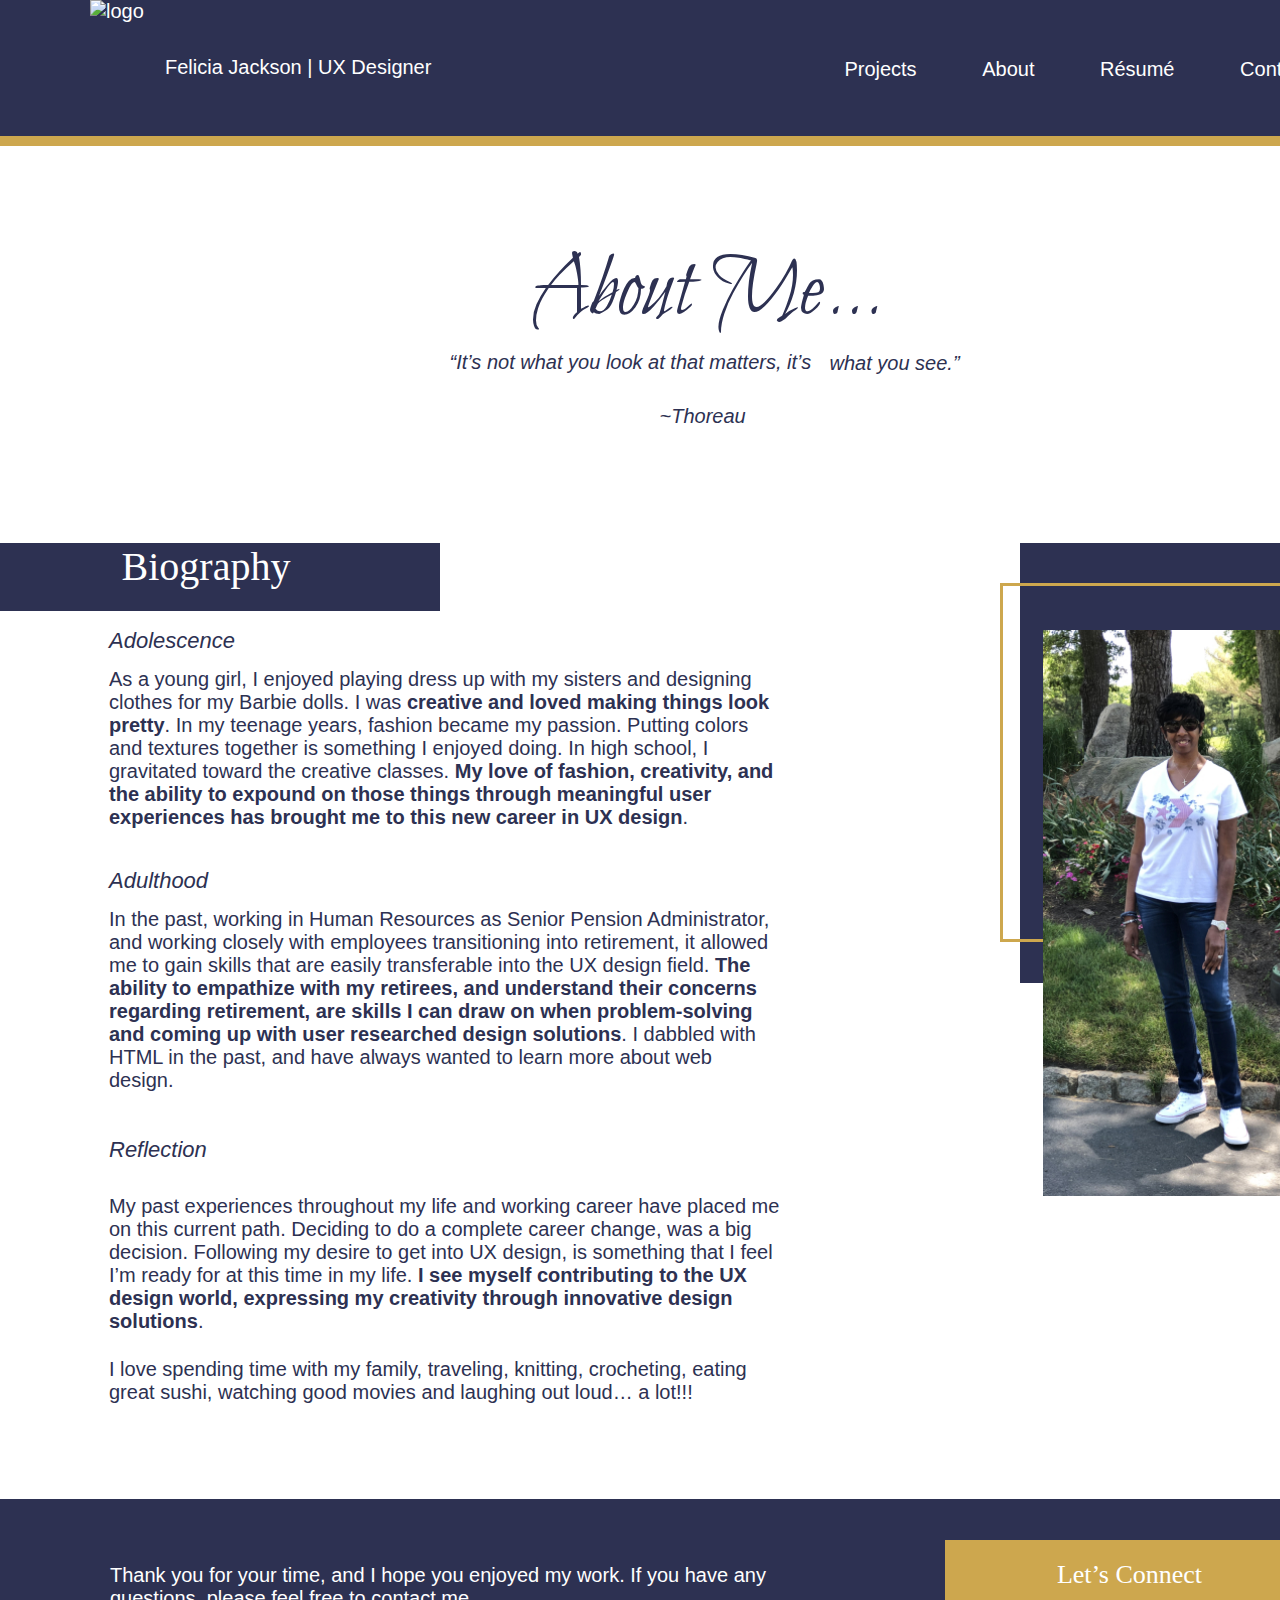
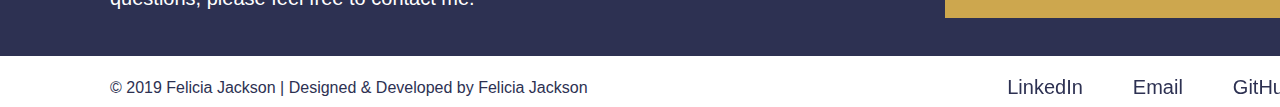
==== commit bfb85c56: "revised style.css 070919" ====
--- a/about.html
+++ b/about.html
@@ -13,7 +13,7 @@
     <link rel="mask-icon" href="/safari-pinned-tab.svg" color="#2d3152">
     <meta name="msapplication-TileColor" content="#2d3152">
     <meta name="theme-color" content="#2d3152">
-    <link href="https://fonts.googleapis.com/css?family=Mr+Dafoe%7cMuli:300,400,700%7cPoppins:300,400,500" rel="stylesheet">
+    <link href="https://fonts.googleapis.com/css?family=Bilbo+Swash+Caps&display=swap%7cMuli:300,400,700%7cPoppins:300,400,500" rel="stylesheet">
     <link rel="stylesheet" href="https://use.fontawesome.com/releases/v5.7.2/css/all.css" integrity="sha384-fnmOCqbTlWIlj8LyTjo7mOUStjsKC4pOpQbqyi7RrhN7udi9RwhKkMHpvLbHG9Sr" crossorigin="anonymous">
     <!-- Global site tag (gtag.js) - Google Analytics -->
     <script async src="https://www.googletagmanager.com/gtag/js?id=UA-140704388-1"></script>
@@ -39,8 +39,8 @@
           <div class="menu">
             <a href="index.html#projects">Projects</a>
             <a href="about.html">About</a>
-            <a href="https://www.dropbox.com/s/i8ljtvry3wjc6zt/Revised%20R%C3%A9sum%C3%A9.pdf?dl=0" target= _blank>R&eacute;sum&eacute;</a>
-            <a href="mailto:jackson26@gmail.com">Contact</a>
+            <a href="résumé.pdf">R&eacute;sum&eacute;</a>
+            <a href="contact.html">Contact</a>
           </div>
         </nav>
       </header>
@@ -62,11 +62,14 @@
         <div class="bio-tab">
           <h3>Biography</h3>
         </div>
-        <p class="p1">As a young girl, I enjoyed playing dress up with my sisters and designing clothes for my Barbie dolls. I was creative and loved making things look pretty. In my teenage years, fashion became my passion. Putting colors and textures together is something I enjoyed doing. In high school, I gravitated toward the creative classes. My love of fashion, creativity, and the ability to expound on those things through meaningful user experiences has brought me to this new career in UX design.</p>
+        <h2 class="adolescence">Adolescence</h2>
+        <p class="p1">As a young girl, I enjoyed playing dress up with my sisters and designing clothes for my Barbie dolls. I was <strong>creative and loved making things look pretty</strong>. In my teenage years, fashion became my passion. Putting colors and textures together is something I enjoyed doing. In high school, I gravitated toward the creative classes. <strong>My love of fashion, creativity, and the ability to expound on those things through meaningful user experiences has brought me to this new career in UX design</strong>.</p>
 
-        <p class="p2">In the past, working in Human Resources as Senior Pension Administrator, and working closely with employees transitioning into retirement, it allowed me to gain skills that are easily transferable into the UX design field. The ability to empathize with my retirees, and understand their concerns regarding retirement, are skills I can draw on when problem-solving and coming up with user researched design solutions.  I dabbled with HTML in the past, and have always wanted to learn more about web design.</p>
+        <h2 class="adulthood">Adulthood</h2>
+        <p class="p2">In the past, working in Human Resources as Senior Pension Administrator, and working closely with employees transitioning into retirement, it allowed me to gain skills that are easily transferable into the UX design field. <strong>The ability to empathize with my retirees, and understand their concerns regarding retirement, are skills I can draw on when problem-solving and coming up with user researched design solutions</strong>. I dabbled with HTML in the past, and have always wanted to learn more about web design.</p>
 
-        <p class="p3">My past experiences throughout my life and working career have placed me on this current path. Deciding to do a complete career change, was a big decision. Following my desire to get into UX design, is something that I feel I’m ready for at this time in my life. I see myself contributing to the UX design world, expressing my creativity through innovative design solutions.</p>
+        <h2 class="reflect">Reflection</h2>
+        <p class="p3">My past experiences throughout my life and working career have placed me on this current path. Deciding to do a complete career change, was a big decision. Following my desire to get into UX design, is something that I feel I’m ready for at this time in my life. <strong>I see myself contributing to the UX design world, expressing my creativity through innovative design solutions</strong>.</p>
 
         <p class="p4">I love spending time with my family, traveling, knitting, crocheting, eating great sushi, watching good movies and laughing out loud&hellip; a lot!!!</p>
       </article>
@@ -74,12 +77,12 @@
 <!-- footer starts -->
       <footer>
         <p class="thank-you">Thank you for your time, and I hope you enjoyed my work. If you have any questions, please feel free to contact me.</p>
-        <a href="mailto:jackson26@gmail.com" target= _blank class="lets-connect">Let’s Connect</a>
+        <a href="contact.html" class="lets-connect">Let’s Connect</a>
       </footer>
         <ul class="links2">
           <li><a href="https://twitter.com/SaphyerJ?lang=en" target= _blank class="contact-links">Twitter</a></li>
           <li><a href="https://github.com/Saphyer" target= _blank class="contact-links">GitHub</a></li>
-          <li><a href="mailto:jackson26@gmail.com" target= _blank class="contact-links">Email</a></li>
+          <li><a href="contact.html" class="contact-links">Email</a></li>
           <li><a href="https://www.linkedin.com/in/felicia-jackson" target= _blank class="contact-links">LinkedIn</a></li>
         </ul>
         </ul>
--- a/css/style.css
+++ b/css/style.css
@@ -91,12 +91,12 @@
 
 /* visited link */
 a:visited {
-  color: #B3C7D6;
+  color: #ffffff;
 }
 
 /* hover over link */
 a:hover {
-  color: #CDA74E;
+  text-decoration: underline;
 }
 
 /* selected link */
@@ -111,40 +111,43 @@
   background-image: url(../images/abstract-bg.png);
   background-size: cover;
   display: grid;
+  grid-row-gap: 50px;
   grid-template-columns: 1fr;
-  grid-auto-rows: minmax(423px, auto);
+  grid-template-rows: 420px 502px;
 }
 
 .portrait1 {
   grid-column: 1;
+  grid-row: 2;
+}
+
+.bilbo-swash {
+  font-family: 'Bilbo Swash Caps', cursive;
+  font-size: 70px;
+  grid-column: 1;
   grid-row: 1;
-}
-
-.mrDafoe {
-  font-family: 'Mr Dafoe';
-  font-size: 60px;
-  grid-column: 1;
-  grid-row: 2;
-  padding-left: 35px;
-  padding-top: 50px;
+  padding-left: 40px;
+  padding-top: 80px;
 }
 
 .name {
-  font-family: 'Mr Dafoe';
-  font-size: 60px;
-  grid-column: 1;
-  grid-row: 2;
-  padding-bottom: 100px;
-  place-self: center;
+  font-family: 'Bilbo Swash Caps', cursive;
+  font-size: 70px;
+  grid-column: 1;
+  grid-row: 1;
+  justify-self: center;
+  margin-left: 40px;
+  padding-top: 165px;
+
 }
 
 .info1 {
-  align-self: center;
+  align-self: end;
   font-weight: 300;
   grid-column: 1;
-  grid-row: 2;
-  padding-left: 35px;
-  padding-top: 125px;
+  grid-row: 1;
+  padding-bottom: 20px;
+  padding-left: 40px;
   width: 375px;
 }
 /* Hero section ends */
@@ -175,8 +178,9 @@
   grid-row: 2;
   height: 940px;
   padding-bottom: 50px;
+  padding-right: 8px;
   place-self: center;
-  width: 370px;
+  width: 338px;
 }
 
 .product-name {
@@ -283,8 +287,9 @@
   grid-row: 2;
   height: 940px;
   padding-bottom: 50px;
+  padding-right: 8px;
   place-self: center;
-  width: 370px;
+  width: 338px;
 }
 
 .product-name2 {
@@ -340,8 +345,9 @@
   grid-row: 2;
   height: 940px;
   padding-bottom: 50px;
+  padding-right: 8px;
   place-self: center;
-  width: 370px;
+  width: 338px;
 }
 
 .product-name3 {
@@ -811,7 +817,7 @@
  grid-row: 14;
  height: 78px;
  justify-self: center;
- padding: 20px;
+ padding: 25px;
  text-align: center;
  text-decoration: none;
  width: 335px;
@@ -2065,7 +2071,7 @@
 
 .about-me h2 {
   align-self: center;
-  font-family: 'Mr Dafoe';
+  font-family: 'Bilbo Swash Caps', cursive;
   font-size: 60px;
   grid-column: 1;
   grid-row: 1;
@@ -2112,15 +2118,15 @@
 /* Bio Section Starts */
 .bio-section {
   display: grid;
-  grid-gap: 30px;
-  grid-template-rows: 650px 1fr;
+  grid-gap: 20px;
+  grid-template-rows: 700px 1fr;
 }
 
 .color-block {
   background-color: #2d3152;
   grid-column: 1;
   grid-row: 1;
-  height: 350px;
+  height: 351px;
   justify-self: center;
   width: 364px;
 }
@@ -2130,7 +2136,7 @@
   grid-column: 1;
   grid-row: 1;
   height: 253px;
-  margin-top: 55px;
+  margin-top: 50px;
   justify-self: center;
   width: 400px;
 }
@@ -2161,24 +2167,57 @@
   font-weight: 400;
 }
 
+.adolescence {
+  font-size: 22px;
+  font-weight: 400;
+  font-style: italic;
+  grid-column: 1;
+  grid-row: 3;
+  padding-left: 35px;
+}
+
 .p1 {
   font-weight: lighter;
+  grid-column: 1;
   grid-row: 3;
   padding-left: 35px;
+  padding-top: 45px;
   width: 375px;
+}
+
+.adulthood {
+  font-size: 22px;
+  font-weight: 400;
+  font-style: italic;
+  grid-column: 1;
+  grid-row: 4;
+  padding-left: 35px;
 }
 
 .p2 {
   font-weight: lighter;
+  grid-column: 1;
   grid-row: 4;
   padding-left: 35px;
+  padding-top: 45px;
   width: 375px;
+}
+
+.reflect {
+  font-size: 22px;
+  font-weight: 400;
+  font-style: italic;
+  grid-column: 1;
+  grid-row: 5;
+  padding-left: 35px;
 }
 
 .p3 {
   font-weight: lighter;
+  grid-column: 1;
   grid-row: 5;
   padding-left: 35px;
+  padding-top: 45px;
   width: 375px;
 }
 
@@ -2191,6 +2230,127 @@
 }
 /* Bio Section Ends */
 
+/* Contact Page Starts */
+
+.contact-me {
+  background-image: url(../images/abstract-bg.png);
+  background-size: cover;
+  display: grid;
+  grid-template-rows: 224px;
+}
+
+.contact-me h2 {
+  align-self: center;
+  font-family: 'Poppins';
+  font-size: 50px;
+  font-weight: 400;
+  grid-column: 1;
+  grid-row: 1;
+  justify-self: center;
+}
+
+.message {
+  display: grid;
+  font-size: 20px;
+  font-weight: bold;
+  justify-self: center;
+  padding-top: 60px;
+}
+
+form {
+  display: grid;
+  font-size: 20px;
+  grid-gap: 10px;
+  grid-template-rows: 40px;
+  margin-top: 40px;
+  margin-left: 40px;
+  margin-right: 40px;
+}
+
+input {
+  font-size: 14px;
+  font-family: 'muli';
+  grid-row: 1;
+  height: 40px;
+  padding-left: 5px;
+}
+
+textarea {
+  font-size: 14px;
+  font-family: 'muli';
+  grid-row: 2;
+  height: 150px;
+  padding-left: 5px;
+  padding-top: 5px;
+}
+
+.send-button {
+  background: #cda74e;
+  color: #ffffff;
+  font-family: 'Poppins';
+  font-size: 20px;
+  font-weight: 400;
+  grid-row: 4;
+  height: 58px;
+  justify-self: center;
+  padding: 10px;
+  margin-bottom: 40px;
+  margin-top: 20px;
+  width: 200px;
+}
+
+.contact-footer {
+  display: grid;
+  grid-template-columns: 215px 1fr;
+  grid-template-rows: 60px;
+
+}
+
+ul.links3 li {
+  color: #fff;
+  display: grid;
+  font-weight: 400;
+  display: inline;
+  grid-column: 2;
+  grid-row: 1;
+  padding-right: 10px;
+}
+
+ul.links3 {
+  padding-left: 25px;
+  padding-top: 20px;
+}
+
+/* unvisited link */
+a.contact-links3:link {
+  color: #ffffff;
+  text-decoration: none;
+}
+
+/* hover over link */
+a.contact-links3:hover {
+  color: #CDA74E;
+}
+
+/* visited link */
+a.contact-links:visited {
+  color: #B3C7D6;
+}
+
+/* selected link */
+a.contact-links3:active {
+  color: #fff;
+}
+
+.copy-right2 {
+  color: #fff;
+  font-size: 16px;
+  grid-column: 1;
+  grid-row: 1;
+  padding-left: 40px;
+  padding-top: 20px;
+}
+/* CONTACT Page Ends */
 
 /* FOOTER SECTION STARTS  - 2164 - 2261 */
 footer {
@@ -2199,7 +2359,6 @@
   display: grid;
   grid-template-rows: 160px 150px;
   grid-gap: 10px;
-  height: 330px;
   margin-top: 85px;
 }
 
@@ -2222,7 +2381,7 @@
    grid-row: 2;
    height: 78px;
    place-self: center;
-   padding: 20px;
+   padding: 25px;
    text-align: center;
    text-decoration: none;
    width: 335px;
@@ -2293,7 +2452,7 @@
 }
 /* Footer ends */
 
-/* Mobile Styles | 2298 - 2451 */
+/* Mobile Styles | 2298 - 2455 */
 /* Homepage mobile styles |2298 - 2363 */
 @media only screen and (min-width: 360px) and (max-width: 500px) {
   header {
@@ -2327,7 +2486,7 @@
 
   .portrait1 img {
     height: auto;
-    width: 414px;
+    width: 416px;
   }
 
   #toggle:checked + .menu {
@@ -2339,6 +2498,10 @@
     width: 414px;
   }
 
+  .view-projects-button {
+    display: none;
+  }
+
   .hero-area h2 {
     font-size: 50px;
     grid-column: 1;
@@ -2362,7 +2525,7 @@
     width: 414px;
   }
 
-/* Case Study mobile styles | 2367 - 2451 */
+/* Case Study mobile styles | 2367 - 2455 */
 
   .steel-bg img {
     height: 855px;
@@ -2454,9 +2617,9 @@
   }
 }
 
-/* Tablet Styles | 2454 - 3843 */
+/* Tablet Styles | 2458 - 3847 */
 @media only screen and (min-width: 501px) and (max-width: 960px) {
-/* Homepage tablet styles | 2454 - 2692 */
+/* Homepage tablet styles | 2458 - 2696 */
   header {
     height: 110px;
   }
@@ -2477,43 +2640,94 @@
 
   .menu a {
     line-height: 104px;
+    padding-right: 2px;
+  }
+
+  .hero-section {
+    grid-template-columns: 1fr;
+    grid-template-rows: 420px;
   }
 
   .portrait1 {
     align-self: center;
+    grid-row: 1;
     justify-self: end;
-    padding-right: 75px;
+    padding-right: 30px;
+    padding-top: 10px;
   }
 
   .portrait1 img {
     height: auto;
-    width: 245px;
-  }
-
-  .mrDafoe {
+    width: 340px;
+  }
+
+  .bilbo-swash {
+    font-size: 60px;
     grid-column: 1;
     grid-row: 1;
-    padding-left: 75px;
-    padding-top: 50px;
+    padding-left: 40px;
+    padding-top: 60px;
   }
 
   .name {
-    font-family: 'Mr Dafoe';
     font-size: 60px;
     grid-column: 1;
     grid-row: 1;
     justify-self: start;
-    padding-left: 125px;
+    padding-left: 70px;
+    margin-top: 115px;
     padding-top: 10px;
   }
 
   .info1 {
+    font-size: 16px;
     font-weight: 300;
     grid-column: 1;
     grid-row: 1;
-    padding-left: 75px;
-    padding-top: 130px;
+    padding-bottom: 120px;
+    padding-left: 42px;
     width: 415px;
+  }
+
+  .view-projects-button {
+    align-self: end;
+    background: #cda74e;
+    color: #ffffff;
+    font-family: 'Poppins';
+    font-size: 20px;
+    font-weight: 400;
+    grid-column: 1;
+    grid-row: 1;
+    height: 48px;
+    margin-left: 100px;
+    padding: 10px;
+    margin-bottom: 40px;
+    text-align: center;
+    width: 205px;
+  }
+
+  a.view-projects-button:link {
+   color: #ffffff;
+  }
+
+  /* visited link */
+  a.view-projects-button:visited {
+    background: #d9b052;
+    color: #2D3152;
+  }
+
+  /* hover over link */
+  a.view-projects-button:hover {
+    background: #ffffff;
+    border: 2px solid #b39144;
+    color: #b39144;
+  }
+
+  /* selected link */
+  a.view-projects-button:active {
+    background: #ffffff;
+    border: 2px solid #2D3152;
+    color: #2D3152;
   }
 
   .content {
@@ -2529,7 +2743,7 @@
     grid-column: 1;
     grid-row: 2;
     height: 240px;
-    margin-left: 100px;
+    margin-left: 95px;
     place-self: flex-start;
     width: 700px;
   }
@@ -2544,14 +2758,14 @@
   .product-name h3 {
     font-size: 30px;
     font-weight: 400;
-    text-align: center;
+    margin-right: 50px;
   }
 
   .product-image {
     grid-column: 1;
     grid-row: 2;
     height: 410px;
-    margin-right: 50px;
+    margin-right: 70px;
     justify-self: end;
     width: 350px;
   }
@@ -2565,7 +2779,7 @@
   .card {
     align-self: center;
     height: 410px;
-    margin-left: 65px;
+    margin-left: 40px;
     margin-top: 125px;
     width: 350px;
   }
@@ -2608,7 +2822,7 @@
   .product-name2 h3 {
     font-size: 30px;
     font-weight: 400;
-    text-align: center;
+    margin-left: 55px;
   }
 
   .bloc-jams-image {
@@ -2621,7 +2835,7 @@
 
   .bloc-jams-image img {
     height: 100%;
-    margin-left: 20px;
+    margin-left: 35px;
     object-fit: cover;
     width: 100%;
   }
@@ -2632,7 +2846,7 @@
     grid-row: 2;
     height: 470px;
     justify-self: end;
-    margin-right: 60px;
+    margin-right: 40px;
     margin-top: 125px;
     width: 350px;
   }
@@ -2654,7 +2868,7 @@
     grid-column: 1;
     grid-row: 2;
     height: 240px;
-    margin-left: 100px;
+    margin-left: 95px;
     place-self: flex-start;
     width: 700px;
   }
@@ -2669,7 +2883,7 @@
   .product-name3 h3 {
     font-size: 30px;
     font-weight: 400;
-    text-align: center;
+    margin-right: 65px;
   }
 
   .busy-bus-image {
@@ -2677,7 +2891,7 @@
     grid-row: 2;
     height: 412px;
     justify-self: end;
-    margin-right: 50px;
+    margin-right: 70px;
     width: 350px;
   }
 
@@ -2690,12 +2904,12 @@
   .card3{
     align-self: center;
     height: 412px;
-    margin-left: 65px;
+    margin-left: 40px;
     margin-top: 125px;
     width: 350px;
   }
 
-/* Case Study tablet styles | 2695 - 3705 */
+/* Case Study tablet styles | 2699 - 3709 */
    .hero-area {
      grid-template-rows: 450px;
    }
@@ -3708,9 +3922,9 @@
    width: 675px;
  }
 
-/* About Me tablet styles | 3708 - 3793 */
+/* About Me tablet styles | 3712 - 3797 */
   .bio-section {
-    grid-template-rows: 725px;
+    grid-template-rows: 760px;
   }
 
   .bio-tab {
@@ -3727,7 +3941,7 @@
   .color-block {
     grid-column: 1;
     grid-row: 1;
-    height: 344px;
+    height: 335px;
     justify-self: end;
     margin-right: 50px;
     margin-top: 55px;
@@ -3748,7 +3962,7 @@
     grid-column: 1;
     grid-row: 1;
     margin-right: 75px;
-    padding-top: 60px;
+    padding-top: 10px;
     justify-self: end;
   }
 
@@ -3765,38 +3979,96 @@
     width: 300px;
   }
 
+  .adolescence {
+    grid-column: 1;
+    grid-row: 1;
+    padding-left: 40px;
+    padding-top: 120px;
+  }
+
   .p1 {
     font-weight: lighter;
     grid-column: 1;
     grid-row: 1;
+    padding-left: 40px;
     padding-top: 160px;
     width: 425px;
   }
 
+  .adulthood {
+    grid-column: 1;
+    grid-row: 1;
+    padding-left: 40px;
+    padding-top: 430px;
+  }
+
   .p2 {
+    align-self: end;
     font-weight: lighter;
     grid-column: 1;
     grid-row: 1;
-    padding-top: 445px;
+    padding-bottom: 10px;
+    padding-left: 40px;
     width: 425px;
+  }
+
+  .reflect {
+    grid-column: 1;
+    grid-row: 2;
+    padding-left: 40px;
   }
 
   .p3 {
     font-weight: lighter;
     grid-row: 2;
-    padding-left: 35px;
+    padding-left: 40px;
     width: 425px;
   }
 
   .p4 {
     font-weight: lighter;
     grid-row: 3;
-    padding-left: 35px;
+    padding-left: 40px;
     padding-bottom: 10px;
     width: 425px;
   }
 
-/* Footer tablet styles | 3797 - 3843 */
+/* Contact Page Tablet styles */
+
+  form {
+    margin-left: 70px;
+    margin-right: 70px;
+    margin-top: 70px;
+ }
+
+  ul.links3 li {
+    padding-right: 40px;
+ }
+
+  ul.links3 {
+    justify-self: end;
+    padding-right: 30px;
+    padding-top: 20px;
+ }
+
+  .send-button {
+    margin-bottom: 100px;
+ }
+
+  .copy-right2 {
+    font-size: 18px;
+    padding-left: 70px;
+ }
+
+  .contact-footer {
+    display: grid;
+    grid-template-columns: 300px 1fr;
+    height: 60px;
+ }
+
+ /*Contact Page Ends */
+
+/* Footer tablet styles | 3801 - 3847 */
 
  footer {
    height: 157px;
@@ -3807,7 +4079,7 @@
    font-size: 20px;
    grid-column: 1;
    grid-row: 1;
-   padding-left: 65px;
+   padding-left: 40px;
    justify-self: start;
    width: 475px;
  }
@@ -3817,7 +4089,7 @@
   grid-row: 1;
   height: 58px;
   justify-self: end;
-  margin-right: 50px;
+  margin-right: 40px;
   text-align: center;
   padding: 15px;
   width: 225px;
@@ -3830,9 +4102,11 @@
  ul.links2 li {
    display: inline;
    float: right;
+   font-size: 16px;
    grid-column: 1;
    grid-row: 2;
    margin-right: 30px;
+   padding-bottom: 5px;
    padding-left: 5px;
    padding-top: 20px;
  }
@@ -3842,13 +4116,13 @@
    grid-column: 1;
    grid-row: 12;
    margin-top: -30px;
-   padding-left: 65px;
- }
-}
-
-/* Desktop Styles | 3846 - 5469 */
+   padding-left: 40px;
+ }
+}
+
+/* Desktop Styles | 3850 - 5471 */
 @media only screen and (min-width: 961px) {
-/* Homepage desktop styles | 3846 - 4141 */
+/* Homepage desktop styles | 3850 - 4141 */
 
   body{
     font-size: 20px;
@@ -3860,14 +4134,14 @@
 
   .logo img {
     height: auto;
-    left: 125px;
+    left: 90px;
     position: absolute;
     top: 0px;
     width: 70px;
   }
 
   .menu {
-    margin: 17px 125px 0 0px;
+    margin: 17px 80px 0 0px;
   }
 
   .menu a {
@@ -3903,34 +4177,36 @@
     grid-column: 1;
     grid-row: 1;
     height: 26px;
-    left: 192px;
+    left: 165px;
     position: absolute;
     top: 15px;
     width: 299px;
   }
 
   .hero-section {
-    padding-bottom: 140px;
+    grid-template-columns: 1fr;
+    grid-template-rows: 705px;
   }
 
   .portrait1 {
     align-self: center;
+    grid-row: 1;
     justify-self: end;
-    padding-right: 180px;
+    padding-right: 140px;
     padding-top: 50px;
   }
 
   .portrait1 img {
-    height: auto;
-    width: 445px;
-  }
-
-  .mrDafoe {
+    height: 660px;
+    width: 542px;
+  }
+
+  .bilbo-swash {
     font-size: 80px;
     grid-column: 1;
     grid-row: 1;
-    padding-left: 150px;
-    padding-top: 90px;
+    padding-left: 110px;
+    padding-top: 110px;
   }
 
   .name {
@@ -3938,16 +4214,59 @@
     grid-column: 1;
     grid-row: 1;
     justify-self: start;
-    margin-left: 225px;
+    margin-left: 190px;
+    margin-top: 30px;
   }
 
   .info1 {
     grid-column: 1;
     grid-row: 1;
-    margin-top: 20px;
-    padding-left: 150px;
-    justify-self: start;
+    align-self: center;
+    padding-left: 110px;
+    padding-top: 70px;
     width: 575px;
+  }
+
+  .view-projects-button {
+     align-self: end;
+     background: #cda74e;
+     color: #ffffff;
+     font-family: 'Poppins';
+     font-size: 26px;
+     font-weight: 400;
+     grid-column: 1;
+     grid-row: 1;
+     height: 78px;
+     margin-bottom: 145px;
+     margin-left: 160px;
+     padding: 20px;
+     text-align: center;
+     width: 305px;
+  }
+
+  a.view-projects-button:link {
+   color: #ffffff;
+  }
+
+  /* visited link */
+  a.view-projects-button:visited {
+    background: #ffffff;
+9144;
+    color: #b39144;
+  }
+
+  /* hover over link */
+  a.view-projects-button:hover {
+    background: #ffffff;
+    border: 2px solid #b39144;
+    color: #b39144;
+  }
+
+  /* selected link */
+  a.view-projects-button:active {
+    background: #ffffff;
+    border: 2px solid #2D3152;
+    color: #2D3152;
   }
 
   .section1 {
@@ -3963,7 +4282,7 @@
     grid-column: 1;
     grid-row: 2;
     height: 448px;
-    margin-left: 150px;
+    margin-left: 163px;
     place-self: flex-start;
     width: 1175px;
   }
@@ -4003,15 +4322,17 @@
 
   .card h4 {
     font-size: 26px;
+    margin-left: 20px;
     padding-top: 80px;
   }
 
   .info2 {
     font-size: 20px;
     grid-row: 2;
+    margin-left: 20px;
     padding-left: 35px;
     padding-top: 70px;
-    width: 415px;
+    width: 400px;
   }
 
   .button {
@@ -4019,7 +4340,7 @@
     font-size: 26px;
     margin-top: 70px;
     padding: 15px;
-    width: 369px;
+    width: 355px;
   }
 
   .section2 {
@@ -4032,8 +4353,8 @@
     grid-column: 1;
     grid-row: 2;
     height: 448px;
-    margin-left: 120px;
     place-self: flex-start;
+    padding-right: 163px;
     width: 1175px;
   }
 
@@ -4077,13 +4398,14 @@
 
   .card2 h4 {
     font-size: 26px;
+    margin-left: 20px;
     padding-top: 80px;
   }
 
   .info3 {
     font-size: 20px;
     grid-row: 2;
-    padding-left: 35px;
+    padding-left: 55px;
     padding-top: 70px;
     width: 415px;
   }
@@ -4098,7 +4420,7 @@
     grid-column: 1;
     grid-row: 2;
     height: 448px;
-    margin-left: 150px;
+    margin-left: 163px;
     place-self: flex-start;
     width: 1175px;
   }
@@ -4113,6 +4435,7 @@
   .product-name3 h3 {
     font-size: 50px;
     font-weight: 500;
+    margin-right: 10px;
   }
 
   .busy-bus-image {
@@ -4138,11 +4461,11 @@
 
   .card3 h4 {
     font-size: 26px;
+    margin-left: 20px;
     padding-top: 80px;
   }
 
 /* Case Study desktop styles | 4145 - 5285 */
-
   body {
     font-size: 20px;
   }
@@ -5285,10 +5608,10 @@
      width: 910px;
   }
 
-/* About Me Desktop styles | 5289 - 5415 */
+/* About Me Desktop styles | 5289 - 5417 */
 
   .bio-section {
-    grid-template-columns: 900px 300px;
+    grid-template-columns: 900px 1fr;
     grid-template-rows: 850px 1fr;
   }
 
@@ -5338,7 +5661,6 @@
     grid-row: 1;
     height: 68px;
     margin-top: 55px;
-
     width: 440px;
   }
 
@@ -5346,15 +5668,15 @@
     font-size: 40px;
     font-weight: 400;
     padding-bottom: 10px;
-    text-align: center;
+    margin-right: 28px;
   }
 
   .color-block {
     grid-column: 2;
     grid-row: 1;
-    height: 465px;
+    height: 440px;
     justify-self: start;
-    margin-left: 50px;
+    margin-left: 100px;
     margin-top: 55px;
     width: 378px;
   }
@@ -5365,16 +5687,16 @@
     height: 359px;
     margin-top: 95px;
     justify-self: start;
-    margin-left: 30px;
+    margin-left: 80px;
     width: 419px;
   }
 
   .portrait2 {
     grid-column: 2;
     grid-row: 1;
-    margin-left: 95px;
-    padding-top: 35px;
-    justify-self: start;
+    padding-right: 90px;
+    margin-bottom: 75px;
+    justify-self: end;
   }
 
   .portrait2 img {
@@ -5382,41 +5704,101 @@
     width: 286px;
   }
 
+  .adolescence {
+    grid-column: 1;
+    grid-row: 1;
+    padding-left: 109px;
+    padding-top: 140px;
+  }
+
   .p1 {
     font-weight: lighter;
     grid-column: 1;
     grid-row: 1;
-    padding-top: 190px;
-    width: 710px;
+    padding-left: 109px;
+    padding-top: 180px;
+    width: 780px;
+  }
+
+  .adulthood {
+    grid-column: 1;
+    grid-row: 1;
+    padding-left: 109px;
+    padding-top: 380px;
   }
 
   .p2 {
     font-weight: lighter;
     grid-column: 1;
     grid-row: 1;
+    padding-left: 109px;
     padding-top: 420px;
-    width: 710px;
+    width: 780px;
+  }
+
+  .reflect {
+    align-self: end;
+    grid-column: 1;
+    grid-row: 1;
+    padding-left: 109px;
+    padding-bottom: 175px;
   }
 
   .p3 {
-    align-self: center;
+    align-self: end;
     font-weight: lighter;
     grid-column: 1;
     grid-row: 1;
-    justify-self: start;
-    padding-left: 35px;
-    padding-top: 650px;
-    width: 710px;
+    padding-bottom: 5px;
+    padding-left: 109px;
+
+    width: 780px;
   }
 
   .p4 {
     font-weight: lighter;
     grid-row: 2;
-    padding-left: 35px;
+    padding-left: 109px;
     padding-bottom: 10px;
-    width: 710px;
-  }
-/* Footer Desktop styles | 5419 - 5469 */
+    width: 780px;
+  }
+
+/* Contact Page Desktop Styles */
+
+  form {
+    padding-left: 300px;
+    padding-right: 300px;
+    margin-top: 70px;
+ }
+
+  ul.links3 li {
+    padding-right: 75px;
+ }
+
+  ul.links3 {
+    justify-self: end;
+    padding-right: 70px;
+    padding-top: 20px;
+ }
+
+  .send-button {
+    margin-bottom: 100px;
+ }
+
+  .copy-right2 {
+    font-size: 20px;
+    padding-left: 140px;
+ }
+
+  .contact-footer {
+    display: grid;
+    grid-template-columns: 400px 1fr;
+    height: 60px;
+ }
+
+/* Contact page desktop styles ends */
+
+/* Footer Desktop styles | 5421 - 5471 */
 
     footer {
       height: 157px;
@@ -5440,7 +5822,7 @@
      grid-row: 1;
      height: 78px;
      justify-self: end;
-     margin-right: 65px;
+     margin-right: 105px;
      text-align: center;
      padding: 20px;
      width: 369px;
@@ -5455,8 +5837,7 @@
       float: right;
       grid-column: 1;
       grid-row: 2;
-      margin-right: 65px;
-      padding-left: 2px;
+      padding-right: 15px;
       padding-top: 20px;
       z-index: 1;
     }
@@ -5470,9 +5851,10 @@
     }
   }
 
-  /* Desktop Styles Larger monitors | 5476 - 5616 */
+  /* Desktop Styles Larger monitors | 5474 - 5624 */
   @media only screen and (min-width: 1441px) and (max-width: 3000px) {
- /* homepage */
+ /* homepage | 5477 - 5517 */
+
     .product-image {
       grid-column: 1;
       grid-row: 2;
@@ -5515,7 +5897,7 @@
       padding-top: 70px;
     }
 
-/* Case Study */
+/* Case Study | 5521 - 5617 */
 
     .multitasker{
        grid-column: 1;
@@ -5614,8 +5996,10 @@
       z-index: 1;
     }
 
+/* About Me | 5620 - 5624 */
+
     .portrait2 {
-      margin-left: 95px;
-      margin-bottom: 130px;
+      margin-right: 100px;
+      margin-bottom: 80px;
     }
 }
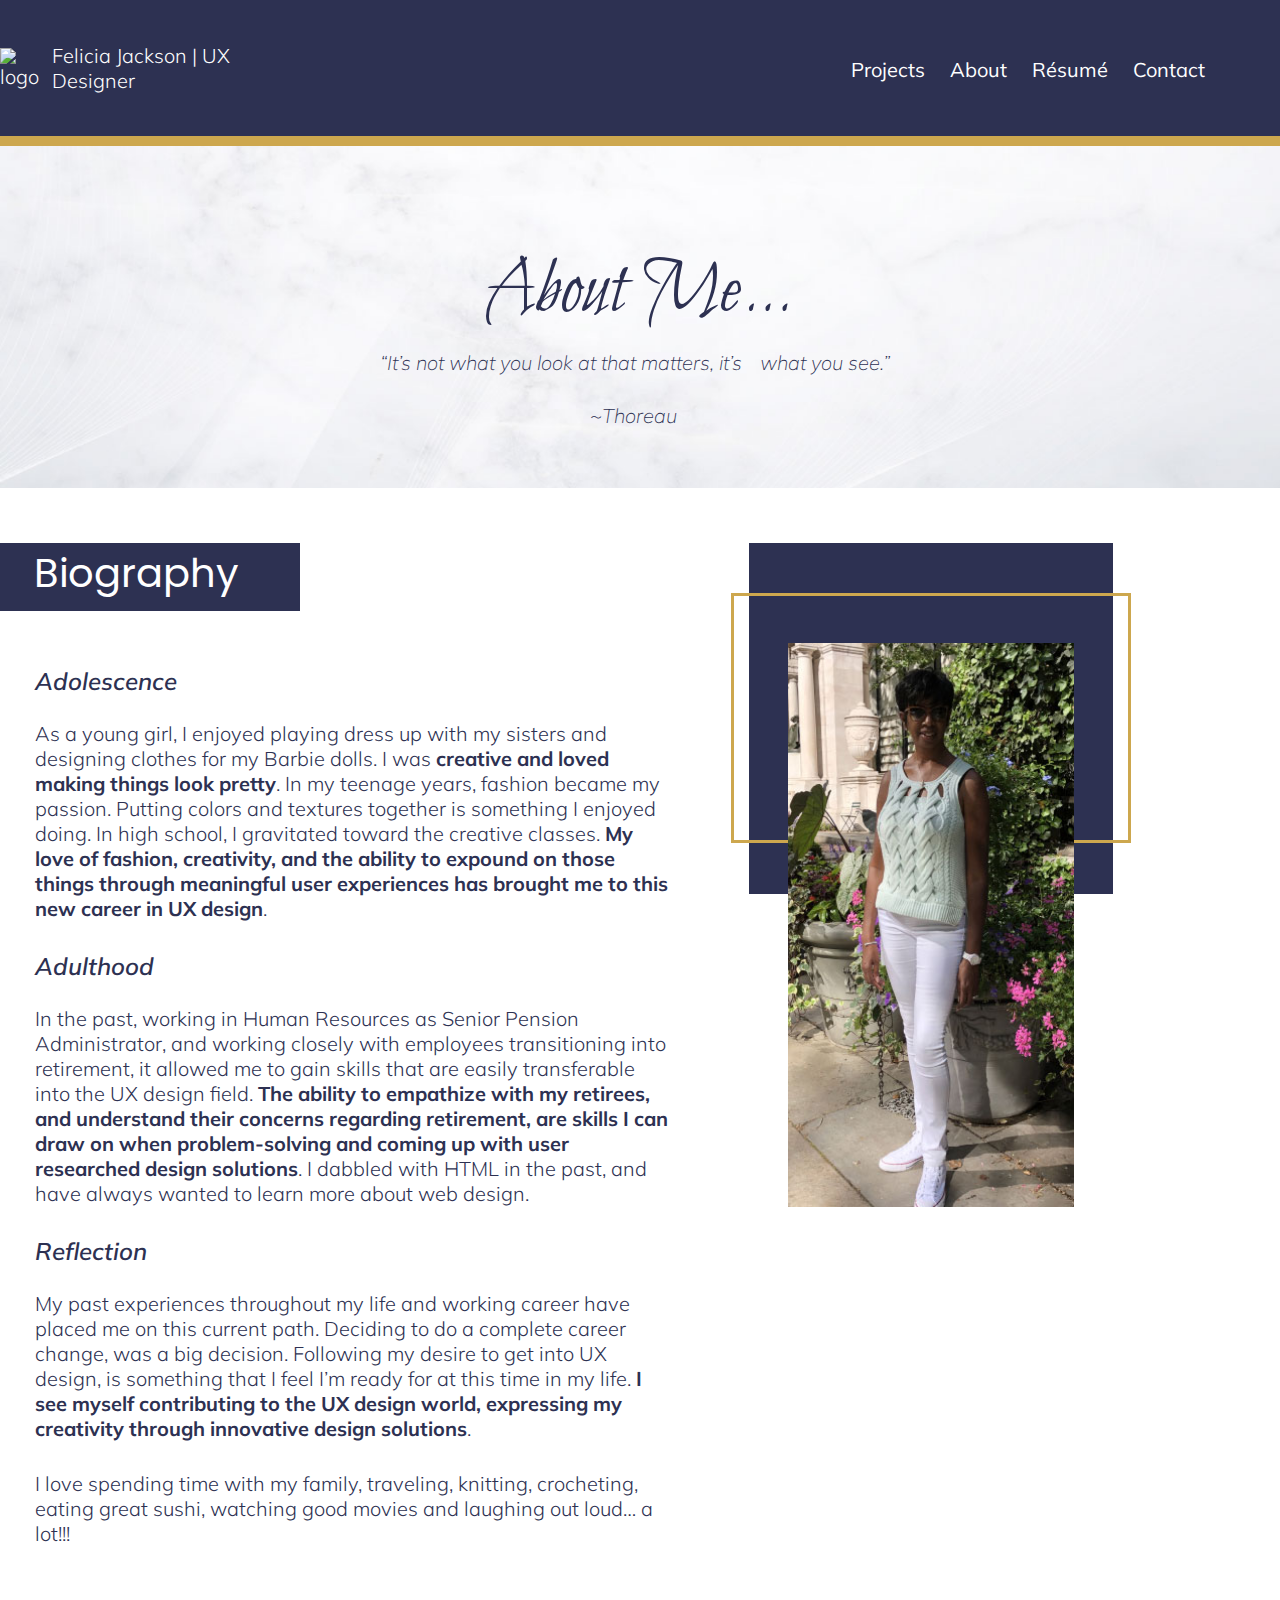
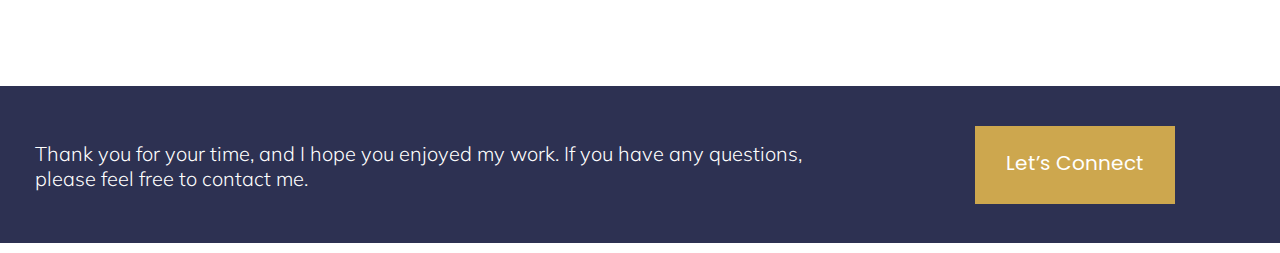
==== commit 9e152e6b: "about section done" ====
--- a/about.html
+++ b/about.html
@@ -1,41 +1,57 @@
 <!DOCTYPE html>
 <html lang="en" dir="ltr">
   <head>
-    <meta charset="utf-8">
+    <meta charset="utf-8" />
     <title>Felicia Jackson | About Me</title>
-    <meta name="viewport" content="width=device-width, initial-scale=1">
-    <link rel="stylesheet" type="text/css" href="css/reset.css">
-    <link rel="stylesheet" type="text/css" href="css/style.css">
-    <link rel="apple-touch-icon" sizes="180x180" href="/apple-touch-icon.png">
-    <link rel="icon" type="image/png" sizes="32x32" href="/favicon-32x32.png">
-    <link rel="icon" type="image/png" sizes="16x16" href="/favicon-16x16.png">
-    <link rel="manifest" href="/site.webmanifest">
-    <link rel="mask-icon" href="/safari-pinned-tab.svg" color="#2d3152">
-    <meta name="msapplication-TileColor" content="#2d3152">
-    <meta name="theme-color" content="#2d3152">
-    <link href="https://fonts.googleapis.com/css?family=Bilbo+Swash+Caps&display=swap%7cMuli:300,400,700%7cPoppins:300,400,500" rel="stylesheet">
-    <link rel="stylesheet" href="https://use.fontawesome.com/releases/v5.7.2/css/all.css" integrity="sha384-fnmOCqbTlWIlj8LyTjo7mOUStjsKC4pOpQbqyi7RrhN7udi9RwhKkMHpvLbHG9Sr" crossorigin="anonymous">
+    <meta name="viewport" content="width=device-width, initial-scale=1" />
+    <link rel="stylesheet" type="text/css" href="css/reset.css" />
+    <link rel="stylesheet" type="text/css" href="css/style.css" />
+    <link rel="stylesheet" type="text/css" href="css/footer.css" />
+    <link rel="apple-touch-icon" sizes="180x180" href="/apple-touch-icon.png" />
+    <link rel="icon" type="image/png" sizes="32x32" href="/favicon-32x32.png" />
+    <link rel="icon" type="image/png" sizes="16x16" href="/favicon-16x16.png" />
+    <link rel="manifest" href="/site.webmanifest" />
+    <link rel="mask-icon" href="/safari-pinned-tab.svg" color="#2d3152" />
+    <meta name="msapplication-TileColor" content="#2d3152" />
+    <meta name="theme-color" content="#2d3152" />
+    <link
+      href="https://fonts.googleapis.com/css?family=Bilbo+Swash+Caps%7cMuli:300,300i,400,700,700i%7cPoppins:300,400,500&display=swap"
+      rel="stylesheet"
+    />
+    <link
+      rel="stylesheet"
+      href="https://use.fontawesome.com/releases/v5.7.2/css/all.css"
+      integrity="sha384-fnmOCqbTlWIlj8LyTjo7mOUStjsKC4pOpQbqyi7RrhN7udi9RwhKkMHpvLbHG9Sr"
+      crossorigin="anonymous"
+    />
     <!-- Global site tag (gtag.js) - Google Analytics -->
-    <script async src="https://www.googletagmanager.com/gtag/js?id=UA-140704388-1"></script>
+    <script
+      async
+      src="https://www.googletagmanager.com/gtag/js?id=UA-140704388-1"
+    ></script>
     <script>
       window.dataLayer = window.dataLayer || [];
-      function gtag(){dataLayer.push(arguments);}
-      gtag('js', new Date());
+      function gtag() {
+        dataLayer.push(arguments);
+      }
+      gtag("js", new Date());
 
-      gtag('config', 'UA-140704388-1');
+      gtag("config", "UA-140704388-1");
     </script>
   </head>
   <body>
     <main>
-<!--header starts-->
+      <!--header starts-->
       <header>
-        <div class="logo">
-          <a href="index.html"><img src="images/logo.svg" alt="logo"/></a>
+        <div class="logo-and-title">
+          <div class="logo">
+            <a href="index.html"><img src="images/logo.svg" alt="logo"/></a>
+          </div>
+          <h1 class="title">Felicia Jackson | UX Designer</h1>
         </div>
-        <h1 class="title">Felicia Jackson | UX Designer</h1>
         <nav>
           <label for="toggle">&#9776;</label>
-          <input type="checkbox" id="toggle"/>
+          <input type="checkbox" id="toggle" />
           <div class="menu">
             <a href="index.html#projects">Projects</a>
             <a href="about.html">About</a>
@@ -51,42 +67,115 @@
         <p class="quote2">~Thoreau</p>
       </div>
 
+      <!--biography section starts-->
+      <article class="bio-section">
+        <div class="portrait2">
+          <div class="color-block"></div>
+          <div class="accent-border4"></div>
+          <img src="images/portrait2.jpg" alt="me on the beach" />
+        </div>
+        <div class="bio-text">
+        <div class="bio-tab">
+            <h3>Biography</h3>
+          </div>
+        <div class="bio-paras">
+          <h2 class="adolescence">Adolescence</h2>
+          <p class="p1">
+            As a young girl, I enjoyed playing dress up with my sisters and
+            designing clothes for my Barbie dolls. I was
+            <strong>creative and loved making things look pretty</strong>. In my
+            teenage years, fashion became my passion. Putting colors and
+            textures together is something I enjoyed doing. In high school, I
+            gravitated toward the creative classes.
+            <strong
+              >My love of fashion, creativity, and the ability to expound on
+              those things through meaningful user experiences has brought me to
+              this new career in UX design</strong
+            >.
+          </p>
 
-<!--biography section starts-->
-      <article class="bio-section">
-        <div class="color-block"></div>
-        <div class="accent-border4"></div>
-        <div class="portrait2">
-          <img src="images/portrait2.jpg" alt="me on the beach"/>
+          <h2 class="adulthood">Adulthood</h2>
+          <p class="p2">
+            In the past, working in Human Resources as Senior Pension
+            Administrator, and working closely with employees transitioning into
+            retirement, it allowed me to gain skills that are easily
+            transferable into the UX design field.
+            <strong
+              >The ability to empathize with my retirees, and understand their
+              concerns regarding retirement, are skills I can draw on when
+              problem-solving and coming up with user researched design
+              solutions</strong
+            >. I dabbled with HTML in the past, and have always wanted to learn
+            more about web design.
+          </p>
+
+          <h2 class="reflect">Reflection</h2>
+          <p class="p3">
+            My past experiences throughout my life and working career have
+            placed me on this current path. Deciding to do a complete career
+            change, was a big decision. Following my desire to get into UX
+            design, is something that I feel I’m ready for at this time in my
+            life.
+            <strong
+              >I see myself contributing to the UX design world, expressing my
+              creativity through innovative design solutions</strong
+            >.
+          </p>
+
+          <p class="p4">
+            I love spending time with my family, traveling, knitting,
+            crocheting, eating great sushi, watching good movies and laughing
+            out loud&hellip; a lot!!!
+          </p>
         </div>
-        <div class="bio-tab">
-          <h3>Biography</h3>
-        </div>
-        <h2 class="adolescence">Adolescence</h2>
-        <p class="p1">As a young girl, I enjoyed playing dress up with my sisters and designing clothes for my Barbie dolls. I was <strong>creative and loved making things look pretty</strong>. In my teenage years, fashion became my passion. Putting colors and textures together is something I enjoyed doing. In high school, I gravitated toward the creative classes. <strong>My love of fashion, creativity, and the ability to expound on those things through meaningful user experiences has brought me to this new career in UX design</strong>.</p>
-
-        <h2 class="adulthood">Adulthood</h2>
-        <p class="p2">In the past, working in Human Resources as Senior Pension Administrator, and working closely with employees transitioning into retirement, it allowed me to gain skills that are easily transferable into the UX design field. <strong>The ability to empathize with my retirees, and understand their concerns regarding retirement, are skills I can draw on when problem-solving and coming up with user researched design solutions</strong>. I dabbled with HTML in the past, and have always wanted to learn more about web design.</p>
-
-        <h2 class="reflect">Reflection</h2>
-        <p class="p3">My past experiences throughout my life and working career have placed me on this current path. Deciding to do a complete career change, was a big decision. Following my desire to get into UX design, is something that I feel I’m ready for at this time in my life. <strong>I see myself contributing to the UX design world, expressing my creativity through innovative design solutions</strong>.</p>
-
-        <p class="p4">I love spending time with my family, traveling, knitting, crocheting, eating great sushi, watching good movies and laughing out loud&hellip; a lot!!!</p>
       </article>
 
-<!-- footer starts -->
+      <!-- footer starts -->
       <footer>
-        <p class="thank-you">Thank you for your time, and I hope you enjoyed my work. If you have any questions, please feel free to contact me.</p>
+        <p class="thank-you">
+          Thank you for your time, and I hope you enjoyed my work. If you have
+          any questions, please feel free to contact me.
+        </p>
         <a href="contact.html" class="lets-connect">Let’s Connect</a>
       </footer>
-        <ul class="links2">
-          <li><a href="https://twitter.com/SaphyerJ?lang=en" target= _blank class="contact-links">Twitter</a></li>
-          <li><a href="https://github.com/Saphyer" target= _blank class="contact-links">GitHub</a></li>
-          <li><a href="contact.html" class="contact-links">Email</a></li>
-          <li><a href="https://www.linkedin.com/in/felicia-jackson" target= _blank class="contact-links">LinkedIn</a></li>
-        </ul>
-        </ul>
-        <p class="copy-right">&copy; 2019 Felicia Jackson | Designed & Developed by Felicia Jackson</p>
+      <ul class="links2">
+        <li>
+          <a
+            href="https://twitter.com/SaphyerJ?lang=en"
+            target="_blank"
+            class="contact-links"
+            ><i class="fab fa-twitter"></i
+          ></a>
+        </li>
+
+        <li>
+          <a
+            href="https://github.com/Saphyer"
+            target="_blank"
+            class="contact-links"
+            ><i class="fab fa-github"></i
+          ></a>
+        </li>
+
+        <li>
+          <a href="contact.html" class="contact-links"
+            ><i class="fas fa-envelope"></i
+          ></a>
+        </li>
+
+        <li>
+          <a
+            href="https://www.linkedin.com/in/felicia-jackson"
+            target="_blank"
+            class="contact-links"
+            ><i class="fab fa-linkedin-in"></i
+          ></a>
+        </li>
+      </ul>
+      <p class="copy-right">
+        &copy; 2019 Felicia Jackson | Designed & Developed by Felicia Jackson
+      </p>
+      <p class="copy-right2">&copy; 2019 Felicia Jackson</p>
     </main>
   </body>
 </html>
--- a/css/style.css
+++ b/css/style.css
@@ -2,6 +2,7 @@
   box-sizing: border-box;
   margin: 0;
   padding: 0;
+  /* overflow-x: hidden; */
 }
 
 body {
@@ -12,13 +13,20 @@
   font-weight: 300;
   line-height: normal;
   margin: 0;
+  width: 100vw;
+  overflow-x: hidden;
+}
+
+html {
+  scroll-behavior: smooth;
 }
 
 main {
-  display: grid;
-  max-width: 100%;
-}
-
+  /* display: grid; */
+  width: 100vw;
+}
+
+/* HOMEPAGE STARTS */
 header {
   background-color: #2D3152;
   border-bottom: 10px solid #cda74e;
@@ -31,33 +39,38 @@
   position: -webkit-sticky;
   top: 0;
   width: 100%;
+  z-index: 10;
 }
 
 .logo {
-  grid-column: 1;
+  /* grid-column: 1;
   grid-row: 1;
   justify-self: start;
-  padding-left: 32px;
-  padding-top: 15px;
+  padding-left: 30px;
+  padding-top: 15px; */
 }
 
 .title {
-  font-weight: 400;
+  /* font-weight: 400;
   grid-column: 1;
   grid-row: 1;
   height: 26px;
+  padding-left: 7px;
   padding-top: 41px;
-  width: 241px;
+  width: 260px; */
 }
 
 nav {
   text-align: right;
   height: 70px;
   line-height: 70px;
+  padding-right: 15px;
+  padding-top: 1px;
+  width: 100%;
 }
 
 .menu {
-  margin: 0 30px 0 0;
+  margin: 0 50px 0 0;
 }
 
 .menu a {
@@ -72,7 +85,7 @@
 label {
   background-color: #2d3152;
   display: none;
-  font-size: 50px;
+  font-size: 45px;
   float: right;
   line-height: 70px;
   margin: 12px 45px 0 0 ;
@@ -99,26 +112,26 @@
   text-decoration: underline;
 }
 
-/* selected link */
+/* selected link
 a:active {
   color: #D2D6DD;
-}
-
-/* HOMEPAGE LINES 110 - 379 */
-
-/* Hero starts */
+}*/
+
 .hero-section {
-  background-image: url(../images/abstract-bg.png);
+  background-image: url(../images/abstract-bg.jpg);
   background-size: cover;
-  display: grid;
-  grid-row-gap: 50px;
-  grid-template-columns: 1fr;
-  grid-template-rows: 420px 502px;
-}
-
-.portrait1 {
-  grid-column: 1;
-  grid-row: 2;
+  display: flex;
+  flex-direction: column;
+  justify-content: center;
+  align-items: center;
+  height: 100vh;
+}
+
+.projects-button-container {
+  width: 100%;
+  display: flex;
+  justify-content: center;
+  align-items: center;
 }
 
 .bilbo-swash {
@@ -135,10 +148,9 @@
   font-size: 70px;
   grid-column: 1;
   grid-row: 1;
-  justify-self: center;
-  margin-left: 40px;
+  justify-self: start;
+  margin-left: 110px;
   padding-top: 165px;
-
 }
 
 .info1 {
@@ -146,91 +158,33 @@
   font-weight: 300;
   grid-column: 1;
   grid-row: 1;
-  padding-bottom: 20px;
+  padding-bottom: 100px;
   padding-left: 40px;
-  width: 375px;
-}
-/* Hero section ends */
-
-/* Projects starts */
-.content {
-  display: grid;
-}
-
-.section1 {
-  display: grid;
-  grid-row-gap: 30px;
-}
-
-#projects {
-  color: #2d3152;
-  font-size: 30px;
-  font-weight: 400;
-  grid-column: 1;
-  grid-row: 1;
-  place-self: center;
-  padding-top: 30px;
-}
-
-.accent-border {
-  border: 3px solid #cda74e;
-  grid-column: 1;
-  grid-row: 2;
-  height: 940px;
-  padding-bottom: 50px;
-  padding-right: 8px;
-  place-self: center;
-  width: 338px;
-}
-
-.product-name {
-  background-color: #2D3152;
-  color: #ffffff;
-  font-family: 'Poppins';
-  font-size: 30px;
-  font-weight: 500;
-  height: 40px;
-  grid-column: 1;
-  grid-row: 2;
-  margin-top: 40px;
-  padding-bottom: 50px;
-  text-align: center;
-}
-
-.product-image {
-  grid-column: 1;
-  grid-row: 2;
-  margin-top: 125px;
-}
-
-.card {
-  align-self: end;
-  background-color: #7d93a5;
-  box-shadow: 0 3px 3px #c4c4c4;
-  color: #ffffff;
-  display: grid;
-  font-size: 20px;
-  grid-column: 1;
-  grid-row: 2;
-  grid-template-rows: 80px 145px;
-  height: 410px;
-  margin-bottom: 40px;
-}
-
- h4 {
-  font-size: 20px;
-  font-weight: bolder;
-  grid-row: 1;
-  padding-top: 30px;
-  padding-left: 35px;
-}
-
-.info2 {
+  padding-right: 40px;
+  width: 100%;
+}
+
+.info2, .info3 {
   font-size: 18px;
   grid-row: 2;
-  padding-left: 35px;
+  /* padding-left: 35px; */
+  padding-right: 35px;
   width: 375px;
 }
+
+.content {
+  /* display: grid; */
+  /* grid-template-rows: 80px repeat(3, 1fr);
+  grid-row-gap: 35px; */
+  width: 100vw;
+}
+
+.project-container {
+  width: 100%;
+  position: absolute;
+}
+
+
 
 .button {
  background: #7D93A5;
@@ -243,7 +197,7 @@
  grid-row: 3;
  height: 78px;
  justify-self: center;
- margin-top: 40px;
+ margin-top: 84px;
  padding: 20px;
  text-align: center;
  text-decoration-line: none;
@@ -256,9 +210,9 @@
 
 /* visited link */
 a.button:visited {
- background: #6b7d8c;
- border: 4px solid #ffffff;
- color: #ffffff;
+ background: #fff;
+ border-color: #7D93A5;
+ color: #7D93A5;
 }
 
 /* hover over link */
@@ -275,119 +229,14 @@
  color: #6b7d8c;
 }
 
-.section2 {
-  display: grid;
-  grid-gap: 35px;
-  grid-template-rows: 60px 940px;
-}
-
-.accent-border2 {
-  border: 3px solid #cda74e;
+.vaultage-image, .busy-bus-image {
   grid-column: 1;
   grid-row: 2;
-  height: 940px;
-  padding-bottom: 50px;
-  padding-right: 8px;
-  place-self: center;
-  width: 338px;
-}
-
-.product-name2 {
-  background-color: #2D3152;
-  color: #ffffff;
-  display: grid;
-  font-family: 'Poppins';
-  font-size: 30px;
-  font-weight: 500;
-  grid-column: 1;
-  grid-row: 2;
-  height: 40px;
-  justify-items: center;
-  margin-top: 40px;
-  padding-bottom: 50px;
-}
-
-.bloc-jams-image {
-  grid-column: 1;
-  grid-row: 2;
-  margin-top: 125px;
-}
-
-.card2 {
-  align-self: end;
-  background-color: #7d93a5;
-  box-shadow: 0 3px 3px #c4c4c4;
-  color: #ffffff;
-  display: grid;
-  font-size: 20px;
-  grid-column: 1;
-  grid-row: 2;
-  grid-template-rows: 80px 1fr 1fr;
-  margin-bottom: 40px;
-}
-
-.info3 {
-  font-size: 18px;
-  grid-row: 2;
-  padding-left: 35px;
-  width: 375px;
-}
-
-.section3 {
-  display: grid;
-  grid-gap: 35px;
-  grid-template-rows: 60px 940px;
-}
-
-.accent-border3 {
-  border: 3px solid #cda74e;
-  grid-column: 1;
-  grid-row: 2;
-  height: 940px;
-  padding-bottom: 50px;
-  padding-right: 8px;
-  place-self: center;
-  width: 338px;
-}
-
-.product-name3 {
-  background-color: #2D3152;
-  color: #ffffff;
-  font-family: 'Poppins';
-  font-size: 30px;
-  font-weight: 500;
-  height: 40px;
-  grid-column: 1;
-  grid-row: 2;
-  margin-top: 40px;
-  padding-bottom: 50px;
-  text-align: center;
-}
-
-.busy-bus-image {
-  grid-column: 1;
-  grid-row: 2;
-  margin-top: 125px;
-}
-
-.card3{
-  align-self: end;
-  background-color: #7d93a5;
-  box-shadow: 0 3px 3px #c4c4c4;
-  color: #ffffff;
-  display: grid;
-  font-size: 20px;
-  grid-column: 1;
-  grid-row: 2;
-  grid-template-rows: 80px 145px 1fr;
-  height: 417px;
-  margin-bottom: 40px;
-}
-/* Project Section Ends */
-
-/* CASE STUDY CSS STARTS - LINES 386 - 2027 */
-
-/* Hero section starts */
+  margin-top: 145px;
+}
+/* HOMEPAGE ENDS */
+
+/* CASE STUDY STARTS */
 #myBtn {
   background-color: #2d3152;
   border: none;
@@ -411,27 +260,47 @@
   color: #2d3152;
 }
 
-.hero-area{
+.active {
+  color: #BAC8CE !important;
+}
+
+.hero-area {
   display: grid;
   grid-column: 1;
-  grid-gap:40px;
-  grid-template-rows: 100px 153px 349px 135px;
+  grid-gap: 20px;
+  grid-template-rows: 100px 155px 349px 135px;
 }
 
 .steel-bg {
   grid-column: 1;
   grid-row: 1;
+  z-index: -1;
+}
+
+.steel-bg img {
+  height: 855px;
   width: 100%;
-  z-index: -1;
+}
+
+.prototype-title, .about-me h2, .contact-me h2 {
+  font-family: 'Bilbo Swash Caps', cursive;
+  font-size: 60px;
+  grid-column: 1;
+  grid-row: 1;
 }
 
 .prototype-title {
-  font-family: 'Poppins';
-  font-size: 50px;
-  font-weight: 500;
-  grid-column: 1;
-  grid-row: 1;
-  padding-top: 50px;
+  margin-top: 50px;
+  padding-bottom: 60px;
+  padding-right: 40px;
+  padding-top: 40px;
+  place-self: center;
+}
+
+.about-me h2, .contact-me h2 {
+  align-self: center;
+  justify-self: center;
+  padding-bottom: 50px;
 }
 
 .hero-statement {
@@ -439,24 +308,30 @@
   grid-column: 1;
   grid-row: 2;
   height: 153px;
-  padding-left: 35px;
-  width: 375px;
+  padding-left: 40px;
+  width: 100%;
 }
 
 .hero-image {
   grid-column: 1;
   grid-row: 3;
+  padding-right: 55px;
   place-self: center;
 }
 
- .view-prototype-button {
-  background: #cda74e;
-  color: #ffffff;
+.hero-image img {
+  height: 350px;
+  width: 372px;
+}
+
+.view-prototype-button, .user-survey-button, .personas-button, .user-stories-button, .user-flows-button, .content-strategy-button, .site-map-button, .full-sketches-button, .lo-fi-wireframes-button, .lo-fi-prototype-button, .hi-fi-mockups-button, .view-prototype-button2, .logo-sketch-button, .style-guide-button, .preference-test-button, .lets-connect {
+  background-color: #cda74e;
+  border: 2px solid #cda74e;
+  color: #fff;
   font-family: 'Poppins';
   font-size: 20px;
   font-weight: 400;
   grid-column: 1;
-  grid-row: 4;
   height: 78px;
   justify-self: center;
   padding: 20px;
@@ -465,14 +340,79 @@
   width: 335px;
 }
 
+.view-prototype-button {
+ grid-row: 4;
+}
+
+.user-survey-button {
+ grid-row: 14;
+}
+
+.personas-button {
+ grid-row: 8;
+}
+
+.user-stories-button {
+ grid-row: 13;
+}
+
+.user-flows-button {
+ grid-row: 20;
+}
+
+.content-strategy-button {
+ grid-row: 25;
+}
+
+.site-map-button {
+ grid-row: 30;
+}
+
+.full-sketches-button {
+ grid-row: 12;
+}
+
+.lo-fi-wireframes-button {
+ grid-row: 13;
+}
+
+.lo-fi-prototype-button {
+ grid-row: 14;
+}
+
+.hi-fi-mockups-button {
+ grid-row: 20;
+}
+
+.view-prototype-button2 {
+  grid-row: 24;
+}
+
+.logo-sketch-button  {
+ grid-row: 5;
+}
+
+.style-guide-button {
+ grid-row: 25;
+}
+
+.preference-test-button {
+ grid-row: 36;
+}
+
+.lets-connect {
+   grid-row: 2;
+}
+
 a.view-prototype-button:link {
  color: #ffffff;
 }
 
 /* visited link */
 a.view-prototype-button:visited {
-  background: #d9b052;
-  color: #2D3152;
+  background: #ffffff;
+  border-color: #cda74e;
+  color: #cda74e;
 }
 
 /* hover over link */
@@ -488,33 +428,36 @@
   border: 2px solid #2D3152;
   color: #2D3152;
 }
-/* Hero section ends */
-
-/* Process section starts */
-
-/* OVERVIEW starts */
+
 .overview {
   display: grid;
-  grid-gap: 20px;
+  grid-gap: 10px;
   grid-template-rows: 1fr;
   padding-top: 60px;
 }
 
-.tab {
+.tab, .tab2 {
   background-color: #2D3152;
   color: #ffffff;
   font-family: 'Poppins';
   font-size: 30px;
   font-weight: 500;
   grid-template-rows: 1fr;
-  grid-row: 1;
   height: 40px;
   justify-items: center;
   padding-bottom: 50px;
   text-align: center;
 }
 
-.tab h3 {
+.tab {
+  grid-row: 1;
+}
+
+.tab2 {
+  grid-row: 3;
+}
+
+.tab h3, .tab2 h3 {
   font-size: 30px;
   font-weight: 400;
   text-align: center;
@@ -525,221 +468,307 @@
   font-weight: 600;
 }
 
-.summary {
+.summary, .competitive, .personas {
   grid-column: 1;
   grid-row: 2;
   padding-left: 35px;
 }
 
-.summary-text {
-  grid-column: 1;
+.user-survey, .user-stories {
+  grid-column: 1;
+  grid-row: 9;
+  padding-left: 35px;
+}
+
+.user-stories {
+  padding-top: 10px;
+}
+
+.user-flows, .content-strategy, .site-map, .sketching, .hi-fi-mockups, .logo-sketches, .black-white-logo, .color-logo, .mind-map, .mood-board, .style-guide, .preference-testing, .thoughts {
+  grid-column: 1;
+  padding-left: 35px;
+}
+
+.user-flows {
+  grid-row: 14;
+}
+
+.content-strategy {
+  grid-row: 21;
+}
+
+.site-map {
+  grid-row: 26;
+}
+
+.sketching, .logo-sketches, .thoughts {
+  grid-row: 2;
+}
+
+.hi-fi-mockups {
+  grid-row: 16;
+}
+
+.black-white-logo {
+  grid-row: 6;
+}
+
+.color-logo {
+  grid-row: 10;
+}
+
+.mind-map {
+  grid-row: 15;
+}
+
+.mood-board {
+  grid-row: 18;
+}
+
+.style-guide {
+  grid-row: 21;
+}
+
+.preference-testing {
+  grid-row: 27;
+}
+
+.summary-text, .problem-text, .solution-text, .competitive-text1, .competitive-text2, .survey-text1, .survey-text2, .survey-text3, .multitasker-text, .professional-text, .user-stories-text, .user-flow-text, .content-strategy-text1, .content-strategy-text2, .site-map-text, .sketch-text1, .sketch-text2, .sketch-text3, .logo-text, .mind-map-text, .mood-board-text, .style-guide-text, .preference-text1, .preference-text2, .preference-text3, .preference-text4, .preference-text5, .thoughts-text1, .thoughts-text2, .thoughts-text3, .thoughts-text4, .thoughts-text5 {
+  grid-column: 1;
+  padding-left: 35px;
+  padding-right: 35px;
+  width: 375px;
+}
+
+.summary-text, .sketch-text1, .logo-text, .thoughts-text1 {
   grid-row: 3;
-  padding-left: 35px;
-  width: 375px;
-}
-
-.role {
+}
+
+.problem-text {
+  grid-row: 2;
+}
+
+.solution-text {
+  grid-row: 4;
+  padding-bottom: 50px;
+}
+
+.competitive-text2, .thoughts-text2 {
+  grid-row: 4;
+}
+
+.survey-text1, .user-stories-text {
+  grid-row: 10;
+}
+
+.survey-text2 {
+  grid-row: 11;
+}
+
+.survey-text3 {
+  grid-row: 12;
+}
+
+.multitasker-text, .professional-text {
+  padding-top: 30px;
+}
+
+.multitasker-text {
+  grid-row: 4;
+}
+
+.professional-text {
+  grid-row: 6;
+}
+
+.user-flow-text, .sketch-text2 {
+  grid-row: 15;
+}
+
+.content-strategy-text1, .sketch-text3, .style-guide-text {
+  grid-row: 22;
+}
+
+.content-strategy-text2 {
+  grid-row: 23;
+}
+
+.site-map-text {
+  grid-row: 27;
+}
+
+.mind-map-text {
+  grid-row: 16;
+}
+
+.mood-board-text {
+  grid-row: 19;
+}
+
+.preference-text1 {
+  grid-row: 28;
+}
+
+.preference-text2 {
+  grid-row: 29;
+}
+
+.preference-text3 {
+  grid-row: 31;
+}
+
+.preference-text4 {
+  grid-row: 33;
+}
+
+.preference-text5 {
+  grid-row: 35;
+}
+
+.thoughts-text3 {
+  grid-row: 5;
+}
+
+.thoughts-text4 {
+  grid-row: 6;
+}
+
+.thoughts-text5 {
+  grid-row: 7;
+}
+
+.role, .deliverables, .tools {
   grid-column: 1;
   grid-row: 4;
   padding-left: 35px;
   padding-bottom: 5px;
 }
 
-.hr1 {
+.deliverables {
+  grid-row: 6;
+}
+
+.tools {
+  grid-row: 10;
+}
+
+.hr1, .hr2, .hr3 {
   align-self: end;
   grid-column: 1;
-  grid-row: 4;
   height: 0;
   margin-left: 35px;
   width: 300px;
 }
 
+.hr1 {
+  grid-row: 4;
+}
+
+.hr2 {
+  grid-row: 6;
+}
+
+.hr3 {
+  grid-row: 10;
+}
+
+.ux, .discovery, .ia, .visual, .design {
+  display: block;
+  grid-column: 1;
+  padding-left: 35px;
+}
+
 .ux {
-  display: block;
-  grid-column: 1;
   grid-row: 5;
-  padding-left: 35px;
+}
+
+.discovery {
+  grid-row: 7;
+}
+
+.ia {
+  grid-row: 8;
+}
+
+.visual {
+  grid-row: 9;
+}
+
+.design {
+  grid-row: 11;
+  padding-bottom: 50px;
 }
 
 b {
-  font-weight: 600;
-}
-
-.deliverables {
-  grid-column: 1;
-  grid-row: 6;
-  padding-left: 35px;
-  padding-bottom: 5px;
-}
-
-.hr2 {
-  align-self: end;
-  grid-column: 1;
-  grid-row: 6;
-  height: 0;
-  margin-left: 35px;
-  width: 300px;
-}
-
-.discovery {
-  display: block;
-  grid-column: 1;
-  grid-row: 7;
-  padding-left: 35px;
-}
-
-.ia {
-  display: block;
-  grid-column: 1;
-  grid-row: 8;
-  padding-left: 35px;
-}
-
-.visual {
-  display: block;
-  grid-column: 1;
-  grid-row: 9;
-  padding-left: 35px;
-}
-
-.tools {
-  grid-column: 1;
-  grid-row: 10;
-  padding-left: 35px;
-}
-
-.hr3 {
-  align-self: end;
-  grid-column: 1;
-  grid-row: 10;
-  height: 0;
-  margin-left: 35px;
-  width: 300px;
-}
-
-.design {
-  display: block;
-  grid-column: 1;
-  grid-row: 11;
-  padding-left: 35px;
-  padding-bottom: 50px;
-}
-/* OVERVIEW ends */
-
-/* PROBLEM / SOLUTION starts */
-.problem-solution {
+  font-weight: 500;
+}
+
+.problem-solution, .define, .brand-identity {
   background-color: rgba(125, 147, 165, .13);
   display: grid;
-  grid-gap: 30px;
+  grid-gap: 20px;
+  padding-top: 50px;
+}
+
+.problem-solution {
   grid-template-columns: 1fr;
   grid-template-rows: 1fr;
+}
+
+.define, .brand-identity  {
+  padding-bottom: 50px;
+}
+
+.empathize, .ideate, .reflection {
+  display: grid;
+  grid-gap: 20px;
+  padding-bottom: 50px;
   padding-top: 50px;
 }
 
-.problem-text {
-  grid-column: 1;
-  grid-row: 2;
-  padding-left: 35px;
-  width: 375px;
-}
-
-.tab2 {
-  background-color: #2D3152;
-  color: #ffffff;
-  font-family: 'Poppins';
-  font-size: 30px;
-  font-weight: 500;
-  grid-template-rows: 1fr;
-  grid-row: 3;
-  height: 40px;
-  justify-items: center;
-  padding-bottom: 50px;
-  text-align: center;
-}
-
-.solution-text {
-  grid-column: 1;
-  grid-row: 4;
-  padding-left: 35px;
-  padding-bottom: 50px;
-  width: 375px;
-}
-/* PROBLEM / SOLUTION ends */
-
-/* EMPATHIZE starts */
 .empathize {
-  display: grid;
-  grid-gap: 30px;
   grid-template-columns: 1fr;
   grid-row: 5;
-  padding-bottom: 50px;
-  padding-top: 50px;
 }
 
 strong {
-  font-weight: 600;
-}
-
-.competitive {
-  grid-column: 1;
-  grid-row: 2;
-  padding-left: 35px;
-}
-
-.competitive-text1 {
-  grid-column: 1;
-  grid-row: 3;
-  padding-left: 35px;
-  width: 375px;
-}
-
-.competitive-text2 {
-  grid-column: 1;
-  grid-row: 4;
-  padding-left: 35px;
-  width: 375px;
-}
-
-.google {
-  grid-column: 1;
-  grid-row: 5;
+  font-weight: bold;
+}
+
+.google, .dropbox, .icloud {
+  grid-column: 1;
   justify-self: center;
   padding-bottom: 30px;
 }
 
+.google {
+  grid-row: 5;
+}
+
+.dropbox {
+  grid-row: 6;
+}
+
+.icloud {
+  grid-row: 7;
+}
+
+.h51, .h52, .h53 {
+  align-self: end;
+  grid-column: 1;
+  justify-self: center;
+}
+
 .h51 {
-  align-self: end;
-  grid-column: 1;
   grid-row: 5;
-  justify-self: center;
-}
-
-.dropbox {
-  grid-column: 1;
+}
+
+.h52 {
   grid-row: 6;
-  justify-self: center;
-  padding-bottom: 30px;
-}
-
-.h52 {
-  align-self: end;
-  grid-column: 1;
-  grid-row: 6;
-  justify-self: center;
-}
-
-.icloud {
-  grid-column: 1;
+}
+
+.h53 {
   grid-row: 7;
-  justify-self: center;
-  padding-bottom: 30px;
-}
-
-.h53 {
-  align-self: end;
-  grid-column: 1;
-  grid-row: 7;
-  justify-self: center;
 }
 
 a.analysis-links:link {
@@ -762,74 +791,59 @@
   color: #7D93A5;
 }
 
-.take-away1 {
-  background-color: #ecedf1;
-  grid-column: 1;
-  grid-row: 8;
+.take-away1, .take-away2, .take-away3, .take-away4, .take-away5, .take-away6, .take-away7, .take-away8, .take-away9 {
+  background-color: rgba(213, 214, 221, 0.5);
+  grid-column: 1;
   padding: 20px;
   padding-left: 35px;
   padding-right: 35px;
 }
 
-.user-survey {
-  grid-column: 1;
-  grid-row: 9;
-  padding-left: 35px;
-}
-
-.survey-text1 {
-  grid-column: 1;
-  grid-row: 10;
-  padding-left: 35px;
-  width: 375px;
-}
-
-.survey-text2 {
-  grid-column: 1;
-  grid-row: 11;
-  padding-left: 35px;
-  width: 375px;
-}
-
-.survey-text3 {
-  grid-column: 1;
+.take-away1 {
+  grid-row: 8;
+}
+
+.take-away2 {
+  grid-row: 13;
+}
+
+.take-away3 {
+  grid-row: 7;
+}
+
+.take-away4 {
   grid-row: 12;
-  padding-left: 35px;
-  width: 375px;
-}
-
-.take-away2 {
-  background-color: #ecedf1;
-  grid-column: 1;
-  grid-row: 13;
-  padding: 20px;
-  padding-left: 35px;
-  padding-right: 35px;
-}
-
-.user-survey-button {
- background-color: #cda74e;
- color: #fff;
- font-family: 'Poppins';
- font-size: 20px;
- font-weight: 400;
- grid-column: 1;
- grid-row: 14;
- height: 78px;
- justify-self: center;
- padding: 25px;
- text-align: center;
- text-decoration: none;
- width: 335px;
-}
+}
+
+.take-away5 {
+  grid-row: 19;
+}
+
+.take-away6 {
+  grid-row: 24;
+}
+
+.take-away7 {
+  grid-row: 29;
+}
+
+.take-away8 {
+  grid-row: 23;
+}
+
+.take-away9 {
+  grid-row: 37;
+}
+
 a.user-survey-button:link {
   color: #ffffff;
 }
 
 /* visited link */
 a.user-survey-button:visited {
-  background: #d9b052;
-  color: #2d3152;
+  background: #fff;
+  border-color: #cda74e;
+  color: #cda74e;
 }
 
 /* hover over link */
@@ -845,87 +859,30 @@
   border: 2px solid #2D3152;
   color: #2d3152;
 }
-/* EMPATHIZE ends */
-
-/* DEFINE starts */
-
-/* PERSONAS start */
-
-.define {
-  background-color: rgba(125, 147, 165, 0.13);
-  display: grid;
-  grid-gap: 30px;
-  padding-top: 50px;
-  padding-bottom: 50px;
-}
-
-.personas {
-  grid-column: 1;
-  grid-row: 2;
+
+.candiceb, .stacyj {
+  grid-column: 1;
+}
+
+.candiceb {
+  grid-row: 3;
+}
+
+.stacyj {
+  grid-row: 5;
+}
+
+.multitasker, .professional {
+  grid-column: 1;
   padding-left: 35px;
 }
 
-.candiceb {
-  grid-column: 1;
-  grid-row: 3;
-}
-
 .multitasker{
-  grid-column: 1;
   grid-row: 4;
-  padding-left: 35px;
-}
-
-.multitaker-text{
-  grid-column: 1;
-  grid-row: 4;
-  padding-left: 35px;
-  padding-top: 25px;
-  width: 375px;
-}
-
-.stacyj {
-  grid-column: 1;
-  grid-row: 5;
 }
 
 .professional{
-  grid-column: 1;
   grid-row: 6;
-  padding-left: 35px;
-}
-
-.professional-text{
-  grid-column: 1;
-  grid-row: 6;
-  padding-left: 35px;
-  padding-top: 25px;
-  width: 375px;
-}
-
-.take-away3 {
-  background-color: rgba(213, 214, 221, 0.5);
-  grid-column: 1;
-  grid-row: 7;
-  padding: 20px;
-  padding-left: 35px;
-  padding-right: 35px;
-}
-
-.personas-button {
- background-color: #cda74e;
- color: #fff;
- font-family: 'Poppins';
- font-size: 20px;
- font-weight: 400;
- grid-column: 1;
- grid-row: 8;
- height: 78px;
- justify-self: center;
- padding: 20px;
- text-align: center;
- text-decoration: none;
- width: 335px;
 }
 
 a.personas-button:link {
@@ -934,8 +891,9 @@
 
 /* visited link */
 a.personas-button:visited {
-  background: #d9b052;
-  color: #2d3152;
+  background: #fff;
+  border-color: #cda74e;
+  color: #cda74e;
 }
 
 /* hover over link */
@@ -951,19 +909,10 @@
   border: 2px solid #2D3152;
   color: #2d3152;
 }
-/* Personas ends */
-
-/* User stories start */
-.user-stories {
-  grid-column: 1;
-  grid-row: 9;
-  padding-left: 35px;
-  padding-top: 10px;
-}
 
 .us-image {
   grid-column: 1;
-  grid-row: 10;
+  grid-row: 11;
 }
 
 figcaption {
@@ -971,46 +920,15 @@
   padding-left: 15px;
 }
 
-.user-stories-text {
-  grid-column: 1;
-  grid-row: 11;
-  padding-left: 35px;
-  width: 375px;
-}
-
-.take-away4 {
-  background-color: rgba(213, 214, 221, 0.5);
-  grid-column: 1;
-  grid-row: 12;
-  padding: 20px;
-  padding-left: 35px;
-  padding-right: 35px;
-}
-
-.user-stories-button {
- background-color: #cda74e;
- color: #fff;
- font-family: 'Poppins';
- font-size: 20px;
- font-weight: 400;
- grid-column: 1;
- grid-row: 13;
- height: 78px;
- justify-self: center;
- padding: 20px;
- text-align: center;
- text-decoration: none;
- width: 335px;
-}
-
 a.user-stories-button:link {
   color: #ffffff;
 }
 
 /* visited link */
 a.user-stories-button:visited {
-  background: #d9b052;
-  color: #2d3152;
+  background: #fff;
+  border-color: #cda74e;
+  color: #cda74e;
 }
 
 /* hover over link */
@@ -1026,27 +944,13 @@
   border: 2px solid #2D3152;
   color: #2d3152;
 }
-/* User stories end */
-
-/* User Flows starts */
-.user-flows {
-  grid-column: 1;
-  grid-row: 14;
-  padding-left: 35px;
-}
-
-.user-flow-text {
-  grid-column: 1;
-  grid-row: 15;
-  padding-left: 35px;
-  width: 375px;
-}
 
 ol {
   grid-column: 1;
   grid-row: 16;
+  justify-self: start;
   list-style-type: decimal;
-  padding-left: 50px;
+  padding-left: 55px;
 }
 
 .search-share-image {
@@ -1061,39 +965,15 @@
   padding-left: 45px;
 }
 
-.take-away5 {
-  background-color: rgba(213, 214, 221, 0.5);
-  grid-column: 1;
-  grid-row: 19;
-  padding: 20px;
-  padding-left: 35px;
-  padding-right: 35px;
-}
-
-.user-flows-button {
- background-color: #cda74e;
- color: #fff;
- font-family: 'Poppins';
- font-size: 20px;
- font-weight: 400;
- grid-column: 1;
- grid-row: 20;
- height: 78px;
- justify-self: center;
- padding: 20px;
- text-align: center;
- text-decoration: none;
- width: 335px;
-}
-
 a.user-flows-button:link {
   color: #ffffff;
 }
 
 /* visited link */
 a.user-flows-button:visited {
-  background: #d9b052;
-  color: #2d3152;
+  background: #fff;
+  border-color: #cda74e;
+  color: #cda74e;
 }
 
 /* hover over link */
@@ -1109,53 +989,6 @@
   border: 2px solid #2D3152;
   color: #2d3152;
 }
-/* User Flows ends */
-
-/* Content Strategy starts */
-.content-strategy {
-  grid-column: 1;
-  grid-row: 21;
-  padding-left: 35px;
-}
-
-.content-strategy-text1 {
-  grid-column: 1;
-  grid-row: 22;
-  padding-left: 35px;
-  width: 375px;
-}
-
-.content-strategy-text2 {
-  grid-column: 1;
-  grid-row: 23;
-  padding-left: 35px;
-  width: 375px;
-}
-
-.take-away6 {
-  background-color: rgba(213, 214, 221, 0.5);
-  grid-column: 1;
-  grid-row: 24;
-  padding: 20px;
-  padding-left: 35px;
-  padding-right: 35px;
-}
-
-.content-strategy-button {
- background-color: #cda74e;
- color: #fff;
- font-family: 'Poppins';
- font-size: 20px;
- font-weight: 400;
- grid-column: 1;
- grid-row: 25;
- height: 78px;
- justify-self: center;
- padding: 20px;
- text-align: center;
- text-decoration: none;
- width: 335px;
-}
 
 a.content-strategy-button:link {
   color: #ffffff;
@@ -1163,8 +996,9 @@
 
 /* visited link */
 a.content-strategy-button:visited {
-  background: #d9b052;
-  color: #2d3152;
+  background: #fff;
+  border-color: #cda74e;
+  color: #cda74e;
 }
 
 /* hover over link */
@@ -1180,61 +1014,22 @@
   border: 2px solid #2D3152;
   color: #2d3152;
 }
-/* Content Strategy ends*/
-
-/* Site Map starts*/
-.site-map {
-  grid-column: 1;
-  grid-row: 26;
-  padding-left: 35px;
-}
-
-.site-map-text {
-  grid-column: 1;
-  grid-row: 27;
-  padding-left: 35px;
-  width: 375px;
-}
-
-.site-map-image {
+
+.site-map-image2 {
   grid-column: 1;
   grid-row: 28;
   place-self: center;
 }
 
-.take-away7 {
-  background-color: rgba(213, 214, 221, 0.5);
-  grid-column: 1;
-  grid-row: 29;
-  padding: 20px;
-  padding-left: 35px;
-  padding-right: 35px;
-}
-
-.site-map-button {
- background-color: #cda74e;
- color: #fff;
- font-family: 'Poppins';
- font-size: 20px;
- font-weight: 400;
- grid-column: 1;
- grid-row: 30;
- height: 78px;
- justify-self: center;
- padding: 20px;
- text-align: center;
- text-decoration: none;
- width: 335px;
-}
-
 a.site-map-button:link {
   color: #ffffff;
 }
 
 /* visited link */
 a.site-map-button:visited {
-  background: #d9b052;
-  color: #2d3152;
+  background: #fff;
+  border-color: #cda74e;
+  color: #cda74e;
 }
 
 /* hover over link */
@@ -1250,38 +1045,19 @@
   border: 2px solid #2D3152;
   color: #2d3152;
 }
-/* Site Map ends*/
-
-/* DEFINE ends */
-
-/* IDEATE starts */
-
-/* SKETCHING/LO-FI WIREFRAME starts */
-.ideate {
-  display: grid;
-  grid-gap: 30px;
-  padding-top: 50px;
-  padding-bottom: 50px;
-}
-
-.sketching {
-  grid-column: 1;
-  grid-row: 2;
+
+.h54, .h55 {
+  font-weight: 500;
+  grid-column: 1;
   padding-left: 35px;
 }
 
-.sketch-text1 {
-  grid-column: 1;
-  grid-row: 3;
-  padding-left: 35px;
-  width: 375px;
-}
-
 .h54 {
-  font-weight: 500;
-  grid-column: 1;
   grid-row: 4;
-  padding-left: 35px;
+}
+
+.h55 {
+  grid-row: 8;
 }
 
 .upload-image {
@@ -1300,13 +1076,6 @@
   grid-row: 7;
 }
 
-.h55 {
-  font-weight: 500;
-  grid-column: 1;
-  grid-row: 8;
-  padding-left: 35px;
-}
-
 .create-content-image {
   grid-column: 1;
   grid-row: 9;
@@ -1323,30 +1092,15 @@
   grid-row: 11;
 }
 
-.full-sketches-button {
- background-color: #cda74e;
- color: #fff;
- font-family: 'Poppins';
- font-size: 20px;
- font-weight: 400;
- grid-column: 1;
- grid-row: 12;
- height: 78px;
- justify-self: center;
- padding: 20px;
- text-align: center;
- text-decoration: none;
- width: 335px;
-}
-
 a.full-sketches-button:link {
   color: #ffffff;
 }
 
 /* visited link */
 a.full-sketches-button:visited {
-  background: #d9b052;
-  color: #2d3152;
+  background: #fff;
+  border-color: #cda74e;
+  color: #cda74e;
 }
 
 /* hover over link */
@@ -1363,30 +1117,15 @@
   color: #2d3152;
 }
 
-.lo-fi-wireframes-button {
- background-color: #cda74e;
- color: #fff;
- font-family: 'Poppins';
- font-size: 20px;
- font-weight:400;
- grid-column: 1;
- grid-row: 13;
- height: 78px;
- justify-self: center;
- padding: 20px;
- text-align: center;
- text-decoration: none;
- width: 335px;
-}
-
 a.lo-fi-wireframes-button:link {
   color: #ffffff;
 }
 
 /* visited link */
 a.lo-fi-wireframes-button:visited {
-  background: #d9b052;
-  color: #2d3152;
+  background: #fff;
+  border-color: #cda74e;
+  color: #cda74e;
 }
 
 /* hover over link */
@@ -1403,30 +1142,15 @@
   color: #2d3152;
 }
 
-.lo-fi-prototype-button {
- background-color: #cda74e;
- color: #fff;
- font-family: 'Poppins';
- font-size: 20px;
- font-weight: 400;
- grid-column: 1;
- grid-row: 14;
- height: 78px;
- justify-self: center;
- padding: 20px;
- text-align: center;
- text-decoration: none;
- width: 335px;
-}
-
 a.lo-fi-prototype-button:link {
   color: #ffffff;
 }
 
 /* visited link */
 a.lo-fi-prototype-button:visited {
-  background: #d9b052;
-  color: #2d3152;
+  background: #fff;
+  border-color: #cda74e;
+  color: #cda74e;
 }
 
 /* hover over link */
@@ -1441,13 +1165,6 @@
   background: #ffffff;
   border: 2px solid #2D3152;
   color: #2d3152;
-}
-
-.sketch-text2 {
-  grid-column: 1;
-  grid-row: 15;
-  padding-left: 35px;
-  width: 375px;
 }
 
 a.usability-tests-link:link {
@@ -1469,49 +1186,25 @@
 a.usability-tests-link:active {
   color: #D2D6DD;
 }
-/* SKETCHING/LO-FI WIREFRAME ends */
-
-/* HI-FI MOCKUPS starts */
-.hi-fi-mockups {
-  grid-column: 1;
-  grid-row: 16;
-  padding-left: 35px;
+
+.hi-fi-mockup1, .hi-fi-mockup2, .hi-fi-mockup3, .hi-fi-mockup4 {
+  grid-column: 1;
 }
 
 .hi-fi-mockup1 {
-  grid-column: 1;
   grid-row: 17;
 }
 
 .hi-fi-mockup2 {
-  grid-column: 1;
+  grid-row: 17;
+}
+
+.hi-fi-mockup3 {
+  grid-row: 19;
+}
+
+.hi-fi-mockup4 {
   grid-row: 18;
-}
-
-.hi-fi-mockup3 {
-  grid-column: 1;
-  grid-row: 19;
-}
-
-.hi-fi-mockup4 {
-  grid-column: 1;
-  grid-row: 20;
-}
-
-.hi-fi-mockups-button {
- background-color: #cda74e;
- color: #fff;
- font-family: 'Poppins';
- font-size: 20px;
- font-weight: 400;
- grid-column: 1;
- grid-row: 21;
- height: 78px;
- justify-self: center;
- padding: 20px;
- text-align: center;
- text-decoration: none;
- width: 335px;
 }
 
 a.hi-fi-mockups-button:link {
@@ -1520,8 +1213,9 @@
 
 /* visited link */
 a.hi-fi-mockups-button:visited {
-  background: #d9b052;
-  color: #2d3152;
+  background: #fff;
+  border-color: #cda74e;
+  color: #cda74e;
 }
 
 /* hover over link */
@@ -1537,47 +1231,15 @@
   border: 2px solid #2D3152;
   color: #2d3152;
 }
-
-.sketch-text3 {
-  grid-column: 1;
-  grid-row: 22;
-  padding-left: 35px;
-  width: 375px;
-}
-
-.take-away8 {
-  background-color: rgba(213, 214, 221, 0.5);
-  grid-column: 1;
-  grid-row: 23;
-  padding: 20px;
-  padding-left: 35px;
-  padding-right: 35px;
-}
-
-.view-prototype-button2 {
- background-color: #cda74e;
- color: #fff;
- font-family: 'Poppins';
- font-size: 20px;
- font-weight: 400;
- grid-column: 1;
- grid-row: 24;
- height: 78px;
- justify-self: center;
- padding: 20px;
- text-align: center;
- text-decoration: none;
- width: 335px;
-}
-
 a.view-prototype-button2:link {
   color: #ffffff;
 }
 
 /* visited link */
 a.view-prototype-button2:visited {
-  background: #d9b052;
-  color: #2d3152;
+  background: #fff;
+  border-color: #cda74e;
+  color: #cda74e;
 }
 
 /* hover over link */
@@ -1593,53 +1255,10 @@
   border: 2px solid #2D3152;
   color: #2d3152;
 }
-/* HI-FI MOCKUPS ends */
-
-/* IDEATE ends */
-
-/* BRANDING starts */
-
-/* LOGO starts */
-.brand-identity {
-  background-color: rgba(125, 147, 165, 0.13);
-  display: grid;
-  grid-gap: 30px;
-  padding-top: 50px;
-  padding-bottom: 50px;
-}
-
-.logo-sketches {
-  grid-column: 1;
-  grid-row: 2;
-  padding-left: 35px;
-}
-
-.logo-text {
-  grid-column: 1;
-  grid-row: 3;
-  padding-left: 35px;
-  width: 375px;
-}
 
 .logo-sketches-image {
   grid-column: 1;
   grid-row: 4;
-}
-
-.logo-sketch-button  {
- background-color: #cda74e;
- color: #fff;
- font-family: 'Poppins';
- font-size: 20px;
- font-weight: 400;
- grid-column: 1;
- grid-row: 5;
- height: 78px;
- justify-self: center;
- padding: 20px;
- text-align: center;
- text-decoration: none;
- width: 335px;
 }
 
 a.logo-sketch-button:link {
@@ -1648,8 +1267,9 @@
 
 /* visited link */
 a.logo-sketch-button:visited {
-  background: #d9b052;
-  color: #2d3152;
+  background: #fff;
+  border-color: #cda74e;
+  color: #cda74e;
 }
 
 /* hover over link */
@@ -1666,144 +1286,69 @@
   color: #2d3152;
 }
 
-.black-white-logo {
-  grid-column: 1;
-  grid-row: 6;
-  padding-left: 15px;
+.vl1, .vl2, .vl3 {
+  grid-column: 1;
+  justify-self: center;
 }
 
 .vl1 {
-  grid-column: 1;
   grid-row: 7;
+}
+
+.vl2 {
+  grid-row: 8;
+}
+
+.vl3 {
+  grid-row: 9;
+  padding-left: 125px;
+}
+
+.hi-fi-vl1, .hi-fi-vl2, .hi-fi-vl3, .hi-fi-vl4 {
+  grid-column: 1;
   place-self: center;
 }
 
-.vl2 {
-  grid-column: 1;
-  grid-row: 8;
+.hi-fi-vl1 {
+  grid-row: 11;
+}
+
+.hi-fi-vl2 {
+  grid-row: 12;
+}
+
+.hi-fi-vl3 {
+  grid-row: 13;
+}
+
+.hi-fi-vl4 {
+  grid-row: 14;
+  padding-left: 125px;
+}
+
+.mind-map-image, .mood-board-image {
+  grid-column: 1;
+}
+
+.mind-map-image {
+  grid-row: 17;
+}
+
+.mood-board-image {
+  grid-row: 20;
+}
+
+.color-palette, .typography-image {
+  grid-column: 1;
   place-self: center;
 }
 
-.vl3 {
-  grid-column: 1;
-  grid-row: 9;
-  justify-self: end;
-  padding-right: 40px;
-}
-
-.color-logo {
-  grid-column: 1;
-  grid-row: 10;
-  padding-left: 15px;
-}
-
-.hi-fi-vl1 {
-  grid-column: 1;
-  grid-row: 11;
-  place-self: center;
-}
-
-.hi-fi-vl2 {
-  grid-column: 1;
-  grid-row: 12;
-  place-self: center;
-}
-
-.hi-fi-vl3 {
-  grid-column: 1;
-  grid-row: 13;
-  place-self: center;
-}
-
-.hi-fi-vl4 {
-  grid-column: 1;
-  grid-row: 14;
-  justify-self: end;
-  padding-right: 40px;
-}
-/* LOGO ends */
-
-/* MINDMAP starts */
-.mind-map {
-  grid-column: 1;
-  grid-row: 15;
-  padding-left: 35px;
-}
-
-.mind-map-text {
-  grid-column: 1;
-  grid-row: 16;
-  padding-left: 35px;
-  width: 375px;
-}
-
-.mind-map-image {
-  grid-column: 1;
-  grid-row: 17;
-}
-/* MINDMAP ends */
-
-/* MOOD BOARD starts */
-.mood-board {
-  grid-column: 1;
-  grid-row: 18;
-  padding-left: 35px;
-}
-
-.mood-board-text {
-  grid-column: 1;
-  grid-row: 19;
-  padding-left: 35px;
-  width: 375px;
-}
-
-.mood-board-image {
-  grid-column: 1;
-  grid-row: 20;
-}
-/* MOOD BOARD ends */
-
-/* STYLE GUIDE starts */
-
-.style-guide {
-  grid-column: 1;
-  grid-row: 21;
-  padding-left: 35px;
-}
-
-.style-guide-text {
-  grid-column: 1;
-  grid-row: 22;
-  padding-left: 35px;
-  width: 375px;
-}
-
 .color-palette {
-  grid-column: 1;
   grid-row: 23;
-  place-self: center;
 }
 
 .typography-image {
-  grid-column: 1;
   grid-row: 24;
-  place-self: center;
-}
-
-.style-guide-button {
- background-color: #cda74e;
- color: #fff;
- font-family: 'Poppins';
- font-size: 20px;
- font-weight: 400;
- grid-column: 1;
- grid-row: 25;
- height: 78px;
- justify-self: center;
- padding: 20px;
- text-align: center;
- text-decoration: none;
- width: 335px;
 }
 
 a.style-guide-button:link {
@@ -1812,8 +1357,9 @@
 
 /* visited link */
 a.style-guide-button:visited {
-  background: #d9b052;
-  color: #2d3152;
+  background: #fff;
+  border-color: #cda74e;
+  color: #cda74e;
 }
 
 /* hover over link */
@@ -1828,22 +1374,6 @@
   background: #ffffff;
   border: 2px solid #2D3152;
   color: #2d3152;
-}
-/* STYLE GUIDE ends*/
-
-
-/* PREFERENCE TESTING SECTION STARTS */
-.preference-testing {
-  grid-column: 1;
-  grid-row: 27;
-  padding-left: 35px;
-}
-
-.preference-text1 {
-  grid-column: 1;
-  grid-row: 28;
-  padding-left: 35px;
-  width: 380px;
 }
 
 a.iterations:link {
@@ -1866,54 +1396,25 @@
   color: #D2D6DD;
 }
 
-.preference-text2 {
-  grid-column: 1;
-  grid-row: 29;
-  padding-left: 35px;
-  width: 375px;
+.login-button, .progress-meter, .radio-button {
+  grid-column: 1;
+  place-self: center;
 }
 
 .login-button {
-  grid-column: 1;
   grid-row: 30;
-  place-self: center;
+}
+
+.progress-meter {
+  grid-row: 32;
+}
+
+.radio-button {
+  grid-row: 34;
 }
 
 i {
   font-style: italic;
-}
-
-.preference-text3 {
-  grid-column: 1;
-  grid-row: 31;
-  padding-left: 35px;
-  width: 375px;
-}
-
-.progress-meter {
-  grid-column: 1;
-  grid-row: 32;
-  place-self: center;
-}
-
-.preference-text4 {
-  grid-column: 1;
-  grid-row: 33;
-  padding-left: 35px;
-  width: 375px;
-}
-
-.radio-button {
-  grid-column: 1;
-  grid-row: 34;
-  place-self: center;
-}
-
-.preference-text5 {
-  grid-column: 1;
-  grid-row: 35;
-  padding-left: 35px;
-  width: 375px;
 }
 
 a.final-testing:link {
@@ -1956,30 +1457,15 @@
   color: #D2D6DD;
 }
 
-.preference-test-button {
- background-color: #cda74e;
- color: #fff;
- font-family: 'Poppins';
- font-size: 20px;
- font-weight: 400;
- grid-column: 1;
- grid-row: 36;
- height: 78px;
- justify-self: center;
- padding: 20px;
- text-align: center;
- text-decoration: none;
- width: 335px;
-}
-
 a.preference-test-button:link {
   color: #ffffff;
 }
 
 /* visited link */
 a.preference-test-button:visited {
-  background: #d9b052;
-  color: #2d3152;
+  background: #fff;
+  border-color: #cda74e;
+  color: #cda74e;
 }
 
 /* hover over link */
@@ -1996,157 +1482,80 @@
   color: #2d3152;
 }
 
-.take-away9 {
-  background-color: rgba(213, 214, 221, 0.5);
-  grid-column: 1;
-  grid-row: 37;
-  padding: 20px;
-  padding-left: 35px;
-  padding-right: 35px;
-}
-/* PREFERENCE TESTING ends */
-
-/* BRANDING ends */
-
-/* REFLECTION SECTION STARTS */
-.reflection {
-  display: grid;
-  grid-gap: 20px;
-  padding-top: 50px;
-}
-
-.thoughts {
-  grid-column: 1;
-  grid-row: 2;
-  padding-left: 35px;
-}
-
-.thoughts-text1 {
-  grid-column: 1;
-  grid-row: 3;
-  padding-left: 35px;
-  width: 375px;
-}
-
-.thoughts-text2 {
-  grid-column: 1;
-  grid-row: 4;
-  padding-left: 35px;
-  width: 375px;
-}
-
-.thoughts-text3 {
-  grid-column: 1;
-  grid-row: 5;
-  padding-left: 35px;
-  width: 375px;
-}
-
-.thoughts-text4 {
-  grid-column: 1;
-  grid-row: 6;
-  padding-left: 35px;
-  width: 375px;
-}
-
-.thoughts-text5 {
-  grid-column: 1;
-  grid-row: 7;
-  padding-left: 35px;
-  padding-bottom: 40px;
-  width: 375px;
-}
-/* REFLECTION ends */
-
-/* CASE STUDY ENDS */
-
-/* ABOUT ME  CSS - LINES 2031 - 2163 */
-
+/* ABOUT ME STARTS */
 .about-me {
-  background-image: url(../images/abstract-bg.png);
+  background-image: url(../images/abstract-bg.jpg);
   background-size: cover;
   display: grid;
   grid-template-rows: 342px;
 }
 
-.about-me h2 {
-  align-self: center;
-  font-family: 'Bilbo Swash Caps', cursive;
-  font-size: 60px;
-  grid-column: 1;
-  grid-row: 1;
-  justify-self: center;
-  padding-bottom: 50px;
-}
-
-.quote1 {
+.quote1, .quote1a, .quote2 {
   font-size: 18px;
   font-style: italic;
   font-weight: lighter;
   grid-column: 1;
   grid-row: 1;
+}
+
+.quote1 {
   place-self: center;
   padding-top: 80px;
   width: 347px;
 }
 
+.quote1a, .quote2 {
+  align-self: end;
+  justify-self: center;
+}
+
 .quote1a {
-  align-self: end;
-  font-size: 18px;
-  font-style: italic;
-  font-weight: lighter;
-  grid-column: 1;
-  grid-row: 1;
-  justify-self: center;
   padding-bottom: 95px;
   width: 126px;
 }
 
 .quote2 {
-  align-self: end;
-  font-size: 18px;
-  font-style: italic;
-  font-weight: lighter;
-  grid-column: 1;
-  grid-row: 1;
-  justify-self: center;
   padding-bottom: 60px;
   width: 100px;
 }
-/* Header Section Ends */
-
-/* Bio Section Starts */
+
 .bio-section {
   display: grid;
   grid-gap: 20px;
-  grid-template-rows: 700px 1fr;
+  /* grid-template-rows: 700px 1fr; */
+}
+
+.portrait2 {
+  position: relative;
+  display: flex;
+  /* flex-direction: column;   */
+  /* justify-content: center; */
 }
 
 .color-block {
+  position: absolute;
   background-color: #2d3152;
-  grid-column: 1;
-  grid-row: 1;
   height: 351px;
-  justify-self: center;
   width: 364px;
+  left: 50%;
+  margin-left: -182px;
+  z-index: 1;
 }
 
 .accent-border4 {
+  position: absolute;
   border: 3px solid #cda74e;
-  grid-column: 1;
-  grid-row: 1;
-  height: 253px;
+  z-index: 2;
+  width: 400px;
+  height: 250px;
+  left: 50%;
+  margin-left: -200px;
   margin-top: 50px;
-  justify-self: center;
-  width: 400px;
-}
-
-.portrait2 {
-  grid-column: 1;
-  grid-row: 1;
-  height: 500px;
-  padding-top: 4px;
-  place-self: center;
+}
+
+.portrait2 img {
+  margin: 100px auto 0 auto;
+  z-index: 3;
 }
 
 .bio-tab {
@@ -2167,99 +1576,73 @@
   font-weight: 400;
 }
 
+.bio-paras {
+  display: grid;
+  grid-row-gap: 15px;
+}
+
+.p1, .p2, .p3, .p4 {
+  grid-column: 1;
+  padding: 5px 35px;
+}
+
+.p1 {
+  grid-row: 2;
+}
+
+.p2 {
+  grid-row: 4;
+}
+
+.p3 {
+  grid-row: 6;
+}
+
+.p4 {
+  grid-row: 7;
+}
+
+.adolescence, .adulthood, .reflect {
+  font-size: 24px;
+  font-weight: 600;
+  font-style: italic;
+  grid-column: 1;
+  padding-left: 35px;
+  padding-top: 5px;
+}
+
 .adolescence {
-  font-size: 22px;
-  font-weight: 400;
-  font-style: italic;
-  grid-column: 1;
+  grid-row: 1;
+}
+
+.adulthood {
   grid-row: 3;
-  padding-left: 35px;
-}
-
-.p1 {
-  font-weight: lighter;
-  grid-column: 1;
-  grid-row: 3;
-  padding-left: 35px;
-  padding-top: 45px;
-  width: 375px;
-}
-
-.adulthood {
-  font-size: 22px;
-  font-weight: 400;
-  font-style: italic;
-  grid-column: 1;
-  grid-row: 4;
-  padding-left: 35px;
-}
-
-.p2 {
-  font-weight: lighter;
-  grid-column: 1;
-  grid-row: 4;
-  padding-left: 35px;
-  padding-top: 45px;
-  width: 375px;
 }
 
 .reflect {
-  font-size: 22px;
-  font-weight: 400;
-  font-style: italic;
-  grid-column: 1;
   grid-row: 5;
-  padding-left: 35px;
-}
-
-.p3 {
-  font-weight: lighter;
-  grid-column: 1;
-  grid-row: 5;
-  padding-left: 35px;
-  padding-top: 45px;
-  width: 375px;
-}
-
-.p4 {
-  font-weight: lighter;
-  grid-row: 6;
-  padding-left: 35px;
-  padding-bottom: 10px;
-  width: 375px;
-}
-/* Bio Section Ends */
-
-/* Contact Page Starts */
-
+}
+
+/* CONTACT PAGE STARTS */
 .contact-me {
-  background-image: url(../images/abstract-bg.png);
+  background-image: url(../images/abstract-bg.jpg);
   background-size: cover;
   display: grid;
   grid-template-rows: 224px;
 }
 
-.contact-me h2 {
-  align-self: center;
-  font-family: 'Poppins';
-  font-size: 50px;
-  font-weight: 400;
-  grid-column: 1;
-  grid-row: 1;
-  justify-self: center;
-}
-
-.message {
+.message, form {
   display: grid;
   font-size: 20px;
+}
+
+.message {
   font-weight: bold;
   justify-self: center;
   padding-top: 60px;
 }
 
 form {
-  display: grid;
-  font-size: 20px;
   grid-gap: 10px;
   grid-template-rows: 40px;
   margin-top: 40px;
@@ -2268,6 +1651,7 @@
 }
 
 input {
+  border: 1px solid #d4d4d4;
   font-size: 14px;
   font-family: 'muli';
   grid-row: 1;
@@ -2276,6 +1660,7 @@
 }
 
 textarea {
+  border: 1px solid #d4d4d4;
   font-size: 14px;
   font-family: 'muli';
   grid-row: 2;
@@ -2286,6 +1671,7 @@
 
 .send-button {
   background: #cda74e;
+  border: 2px solid #cda74e;
   color: #ffffff;
   font-family: 'Poppins';
   font-size: 20px;
@@ -2299,60 +1685,7 @@
   width: 200px;
 }
 
-.contact-footer {
-  display: grid;
-  grid-template-columns: 215px 1fr;
-  grid-template-rows: 60px;
-
-}
-
-ul.links3 li {
-  color: #fff;
-  display: grid;
-  font-weight: 400;
-  display: inline;
-  grid-column: 2;
-  grid-row: 1;
-  padding-right: 10px;
-}
-
-ul.links3 {
-  padding-left: 25px;
-  padding-top: 20px;
-}
-
-/* unvisited link */
-a.contact-links3:link {
-  color: #ffffff;
-  text-decoration: none;
-}
-
-/* hover over link */
-a.contact-links3:hover {
-  color: #CDA74E;
-}
-
-/* visited link */
-a.contact-links:visited {
-  color: #B3C7D6;
-}
-
-/* selected link */
-a.contact-links3:active {
-  color: #fff;
-}
-
-.copy-right2 {
-  color: #fff;
-  font-size: 16px;
-  grid-column: 1;
-  grid-row: 1;
-  padding-left: 40px;
-  padding-top: 20px;
-}
-/* CONTACT Page Ends */
-
-/* FOOTER SECTION STARTS  - 2164 - 2261 */
+/* FOOTER SECTION STARTS */
 footer {
   background-color: #2D3152;
   color: #ffffff;
@@ -2366,25 +1699,7 @@
   font-size: 20px;
   grid-column: 1;
   grid-row: 1;
-  padding-left: 35px;
-  padding-top: 35px;
-  width: 375px;
-}
-
-.lets-connect {
-   background-color: #cda74e;
-   color: #fff;
-   font-family: 'Poppins';
-   font-size: 20px;
-   font-weight: 400;
-   grid-column: 1;
-   grid-row: 2;
-   height: 78px;
-   place-self: center;
-   padding: 25px;
-   text-align: center;
-   text-decoration: none;
-   width: 335px;
+  padding: 45px 35px;
 }
 
 a.lets-connect:link {
@@ -2393,8 +1708,9 @@
 
 /* visited link */
 a.lets-connect:visited {
-  background: #d9b052;
-  color: #2d3152;
+  background: #2d3152;
+  border-color: #fff;
+  color: #fff;
 }
 
 /* hover over link */
@@ -2413,11 +1729,10 @@
 
 ul.links2 li {
   color: #2D3152;
-  display: grid;
+  float: right;
   font-weight: 400;
-  display: block;
   grid-row: 11;
-  padding: 5px 0px 0px 35px;
+  padding-left: 22px;
 }
 
 /* unvisited link */
@@ -2447,14 +1762,36 @@
   grid-column: 1;
   grid-row: 12;
   padding-left: 35px;
-  padding-top: 10px;
+  margin-top: 5px;
   padding-bottom: 10px;
 }
-/* Footer ends */
-
-/* Mobile Styles | 2298 - 2455 */
-/* Homepage mobile styles |2298 - 2363 */
-@media only screen and (min-width: 360px) and (max-width: 500px) {
+
+/* MEDIA QUERIES START */
+
+@media only screen and (max-width: 880px) {
+/* HOMEPAGE MOBILE STYLES */
+
+  body{
+    font-size: 18px;
+  }
+
+  .card, .card2, .card3{
+    grid-row: 3;
+  }
+
+  .content {
+    grid-row-gap: 0;
+  }
+
+  .section1, .section2, .section3 {
+    margin-bottom: 0;
+  }
+
+  .product-image img, .vaultage-image img, .busy-bus-image img {
+    height: 100%;
+    width: 100%;
+  }
+
   header {
     height: 110px;
   }
@@ -2464,15 +1801,9 @@
     cursor: pointer;
   }
 
-  .logo img {
-    height: auto;
-    width: 40px;
-  }
-
   .menu {
     display: none;
-    left: 0px;
-    position: absolute;
+    left: 0px;    
     text-align: center;
     width: 100%;
   }
@@ -2481,12 +1812,7 @@
     border-bottom: 1px solid #fff;
     display: block;
     margin-left: 0;
-    width: 414px;
-  }
-
-  .portrait1 img {
-    height: auto;
-    width: 416px;
+    width: 100%;
   }
 
   #toggle:checked + .menu {
@@ -2495,1635 +1821,153 @@
     height:auto;
     margin-top:111px;
     opacity: 0.9;
-    width: 414px;
-  }
-
-  .view-projects-button {
+    /* width: 100; */
+  }
+
+  /* .view-projects-button {
     display: none;
-  }
-
-  .hero-area h2 {
-    font-size: 50px;
-    grid-column: 1;
-    grid-row: 1;
-    padding-bottom: 50px;
-    place-self: center;
-  }
-
-  .product-image img {
-    height: 330px;
-    width: 414px;
-  }
-
-  .bloc-jams-image img {
-    height: 335px;
-    width: 414px;
-  }
-
-  .busy-bus-image img {
-    height: 325px;
-    width: 414px;
-  }
-
-/* Case Study mobile styles | 2367 - 2455 */
-
-  .steel-bg img {
-    height: 855px;
-    width: 414px;
-  }
-
-  .hero-area h2 {
-    margin-top: 60px;
-  }
-
-  .hero-image img {
+  } */
+
+  .info2, .info3 {
+    width: 100%;
+  }
+
+/* CASE STUDY - MOBILE STYLES */
+
+  .hero-area {
+    grid-template-rows: 100px 160px 329px 135px;
+  }
+
+  .hero-statement {
+    padding: 20px 40px;
+  }
+
+  .summary-text, .problem-text, .solution-text, .competitive-text1, .competitive-text2, .survey-text1, .survey-text2, .survey-text3, .multitasker-text, .professional-text, .user-stories-text, .user-flow-text, .content-strategy-text1, .content-strategy-text2, .site-map-text, .sketch-text1, .sketch-text2, .sketch-text3, .logo-text, .mind-map-text, .mood-board-text, .style-guide-text, .preference-text1, .preference-text2, .preference-text3, .preference-text4, .preference-text5, .thoughts-text1, .thoughts-text2, .thoughts-text3, .thoughts-text4, .thoughts-text5 {
+    width: 100%;
+  }
+
+  .candiceb img, .stacyj img, .us-image img, .lo-fi-iteration1 img, .lo-fi-iteration2 img, .new-content1 img, .new-content2 img, .hi-fi-mockup1 img, .hi-fi-mockup2 img, .hi-fi-mockup4 img, .logo-sketches-image img, .mind-map-image img, .mood-board-image img {
     height: auto;
-    width: 372px;
-  }
-
-  .us-image img {
-    height: auto;
-    width: 414px;
-  }
-
-  .site-map-image img {
+    width: 100%;
+  }
+
+  .candiceb, .stacyj, .us-image, .lo-fi-iteration1, .lo-fi-iteration2, .new-content1, .new-content2, .hi-fi-mockup1, .hi-fi-mockup2, .hi-fi-mockup4, .logo-sketches-image, .mind-map-image, .mood-board-image, .color-palette, .typography-image {
+    max-width: 480px;
+    margin: 10px auto;
+}
+
+  .search-share-image {
+     grid-row: 17;
+     place-self: center;
+  }
+
+  .onboarding-image {
+     grid-row: 18;
+     place-self: center;
+  }
+
+  .site-map-image, .site-map-image img, .uaf1, .hi-fi-mockup1 img, .cnc1, .hi-fi-mockup3 img {
+    display: none;
+  }
+
+  .color-palette img, .typography-image img {
     height: auto;
     width: 386px;
   }
 
-  .lo-fi-iteration1 img {
-    height: auto;
-    width: 414px;
-  }
-
-  .lo-fi-iteration2 img {
-    height: auto;
-    width: 414px;
-  }
-
-  .new-content1 img {
-    height: auto;
-    width: 422px;
-  }
-
-  .new-content2 img {
-    height: auto;
-    width: 422px;
-  }
-
-  .hi-fi-mockup1 img {
-    height: auto;
-    width: 414px;
-  }
-
-  .hi-fi-mockup2 img {
-    height: auto;
-    width: 414px;
-  }
-
-  .hi-fi-mockup3 img {
-    height: auto;
-    width: 414px;
-  }
-
-  .hi-fi-mockup4 img {
-    height: auto;
-    width: 414px;
-  }
-
-  .logo-sketches-image img {
-    height: auto;
-    width: 414px;
-  }
-
-  .mind-map-image img {
-    height: auto;
-    width: 414px;
-  }
-
-  .mood-board-image img {
-    height: auto;
-    width: 414px;
-  }
-
-  .color-palette img {
-    height: auto;
-    width: 386px;
-  }
-
-  .typography-image img {
-    height: auto;
-    width: 386px;
-  }
-}
-
-/* Tablet Styles | 2458 - 3847 */
-@media only screen and (min-width: 501px) and (max-width: 960px) {
-/* Homepage tablet styles | 2458 - 2696 */
-  header {
-    height: 110px;
-  }
-
-  .logo img {
-    height: auto;
-    width: 40px;
-  }
-
-  .title {
-    grid-column: 1;
-    grid-row: 1;
-    height: 26px;
-    left: 72px;
-    position: absolute;
-    width: 241px;
-  }
-
-  .menu a {
-    line-height: 104px;
-    padding-right: 2px;
-  }
-
-  .hero-section {
-    grid-template-columns: 1fr;
-    grid-template-rows: 420px;
-  }
-
-  .portrait1 {
-    align-self: center;
-    grid-row: 1;
-    justify-self: end;
-    padding-right: 30px;
-    padding-top: 10px;
-  }
-
-  .portrait1 img {
-    height: auto;
-    width: 340px;
-  }
-
-  .bilbo-swash {
-    font-size: 60px;
-    grid-column: 1;
-    grid-row: 1;
-    padding-left: 40px;
-    padding-top: 60px;
-  }
-
-  .name {
-    font-size: 60px;
-    grid-column: 1;
-    grid-row: 1;
-    justify-self: start;
-    padding-left: 70px;
-    margin-top: 115px;
-    padding-top: 10px;
-  }
-
-  .info1 {
+  i {
+    font-size: 18px;
+  }
+
+  ul.links2 {
+    margin-right: 30px;
+    margin-top: 30px;
+  }
+
+/* ABOUT ME - MOBILE STYLES */
+
+  .p1, .p2, .p3, .p4 {
+    font-size: 18px;
+  }
+
+  .footer {
+    height: 185px;
+  }
+
+  .copy-right {
+    display: none;
+  }
+
+  .copy-right2 {
     font-size: 16px;
-    font-weight: 300;
-    grid-column: 1;
-    grid-row: 1;
-    padding-bottom: 120px;
-    padding-left: 42px;
-    width: 415px;
-  }
-
-  .view-projects-button {
-    align-self: end;
-    background: #cda74e;
-    color: #ffffff;
-    font-family: 'Poppins';
-    font-size: 20px;
-    font-weight: 400;
-    grid-column: 1;
-    grid-row: 1;
-    height: 48px;
-    margin-left: 100px;
-    padding: 10px;
-    margin-bottom: 40px;
-    text-align: center;
-    width: 205px;
-  }
-
-  a.view-projects-button:link {
-   color: #ffffff;
-  }
+    margin-bottom: 20px;
+    margin-left: 35px;
+    margin-top: -23px;
+  }
+}
+
+.logo-and-title {
+  display: flex;
+  flex-direction: row;
+  justify-content: center;
+  align-items: center;  
+}
+
+.title {
+  height: 100%;
+  display: flex;
+  align-items: center;
+  width: max-content;
+}
+
+.logo img {
+  height: 100px;
+}
+
+.view-projects-button {
+  align-self: end;
+  background: #cda74e;
+  color: #ffffff;
+  font-family: 'Poppins';
+  font-size: 26px;
+  font-weight: 400;
+  grid-column: 1;
+  grid-row: 1;
+  height: 78px;
+  margin-bottom: 130px;
+  justify-self: center;
+  padding: 20px;
+  text-align: center;
+  width: 353px;
+}
+
+a.view-projects-button:link {
+color: #ffffff;
+}
+
+/* hover over link */
+a.view-projects-button:hover {
+ background: #ffffff;
+ border: 2px solid #b39144;
+ color: #b39144;
+}
+
+/* selected link */
+a.view-projects-button:active {
+ background: #ffffff;
+ border: 2px solid #2D3152;
+ color: #2D3152;
+}
 
   /* visited link */
   a.view-projects-button:visited {
-    background: #d9b052;
-    color: #2D3152;
-  }
-
-  /* hover over link */
-  a.view-projects-button:hover {
-    background: #ffffff;
+    color: #ffffff;
     border: 2px solid #b39144;
-    color: #b39144;
-  }
-
-  /* selected link */
-  a.view-projects-button:active {
-    background: #ffffff;
-    border: 2px solid #2D3152;
-    color: #2D3152;
-  }
-
-  .content {
-    width: 834px;
-  }
-
-  .section1 {
-    display: grid;
-    grid-row-gap: 30px;
-  }
-
-  .accent-border {
-    grid-column: 1;
-    grid-row: 2;
-    height: 240px;
-    margin-left: 95px;
-    place-self: flex-start;
-    width: 700px;
-  }
-
-  .product-name {
-    height: 40px;
-    grid-column: 1;
-    grid-row: 2;
-    width: 275px;
-  }
-
-  .product-name h3 {
-    font-size: 30px;
-    font-weight: 400;
-    margin-right: 50px;
-  }
-
-  .product-image {
-    grid-column: 1;
-    grid-row: 2;
-    height: 410px;
-    margin-right: 70px;
-    justify-self: end;
-    width: 350px;
-  }
-
-  .product-image img {
-    height: 100%;
-    object-fit: fill;
-    width: 100%;
-  }
-
-  .card {
-    align-self: center;
-    height: 410px;
-    margin-left: 40px;
-    margin-top: 125px;
-    width: 350px;
-  }
-
-  .info2 {
-    font-size: 18px;
-    grid-row: 2;
-    padding-left: 35px;
-    width: 323px;
-  }
-
-  .button {
-   width: 280px;
-  }
-
-  .section2 {
-    display: grid;
-    grid-gap: 30px;
-    grid-template-rows: 1fr;
-  }
-
-  .accent-border2 {
-    grid-column: 1;
-    grid-row: 2;
-    height: 240px;
-    margin-left: 34px;
-    place-self: flex-start;
-    width: 700px;
-  }
-
-  .product-name2 {
-    grid-column: 1;
-    grid-row: 2;
-    height: 40px;
-    justify-self: end;
-    padding-right: 25px;
-    width:275px;
-  }
-
-  .product-name2 h3 {
-    font-size: 30px;
-    font-weight: 400;
-    margin-left: 55px;
-  }
-
-  .bloc-jams-image {
-    grid-column: 1;
-    grid-row: 2;
-    height: 470px;
-    padding-left: 30px;
-    width: 385px;
-  }
-
-  .bloc-jams-image img {
-    height: 100%;
-    margin-left: 35px;
-    object-fit: cover;
-    width: 100%;
-  }
-
-  .card2 {
-    align-self: center;
-    grid-column: 1;
-    grid-row: 2;
-    height: 470px;
-    justify-self: end;
-    margin-right: 40px;
-    margin-top: 125px;
-    width: 350px;
-  }
-
-  .info3 {
-    font-size: 18px;
-    grid-row: 2;
-    padding-left: 35px;
-    width: 323px;
-  }
-
-  .section3 {
-    display: grid;
-    grid-row-gap: 30px;
-    grid-template-rows: 1fr;
-  }
-
-  .accent-border3 {
-    grid-column: 1;
-    grid-row: 2;
-    height: 240px;
-    margin-left: 95px;
-    place-self: flex-start;
-    width: 700px;
-  }
-
-  .product-name3 {
-    height: 40px;
-    grid-column: 1;
-    grid-row: 2;
-    width: 275px;
-  }
-
-  .product-name3 h3 {
-    font-size: 30px;
-    font-weight: 400;
-    margin-right: 65px;
-  }
-
-  .busy-bus-image {
-    grid-column: 1;
-    grid-row: 2;
-    height: 412px;
-    justify-self: end;
-    margin-right: 70px;
-    width: 350px;
-  }
-
-  .busy-bus-image img {
-    height: 100%;
-    object-fit: fill;
-    width: 100%;
-  }
-
-  .card3{
-    align-self: center;
-    height: 412px;
-    margin-left: 40px;
-    margin-top: 125px;
-    width: 350px;
-  }
-
-/* Case Study tablet styles | 2699 - 3709 */
-   .hero-area {
-     grid-template-rows: 450px;
-   }
-
-  .steel-bg img {
-    height: 450px;
-    width: 834px;
-  }
-
-  .hero-image {
-    grid-column: 1;
-    grid-row: 1;
-    justify-self: end;
-    padding-right: 50px;
-  }
-
-  .hero-image img {
-    height: 300px;
-    margin-top: 5px;
-    width: 350px;
-  }
-
-  .hero-area h2 {
-    align-self: start;
-    font-size: 50px;
-    grid-column: 1;
-    grid-row: 1;
-    margin-left: 75px;
-    margin-top: 20px;
-  }
-
-  .hero-statement {
-    align-self: center;
-    font-weight: 300;
-    grid-column: 1;
-    grid-row: 1;
-    height: 153px;
-    margin-left: 45px;
-    width: 325px;
-  }
-
-  .view-prototype-button {
-     align-self: end;
-     grid-column: 1;
-     grid-row: 1;
-     height: 58px;
-     justify-self: start;
-     margin-bottom: 75px;
-     margin-left: 75px;
-     padding: 15px;
-     width: 285px;
-   }
-
- .tab {
-   justify-self: start;
-   grid-row: 1;
-   height: 40px;
-   grid-column: 1;
-   grid-row: 1;
-   width: 275px;
-  }
-
-  .tab h3 {
-    font-size: 30px;
-    font-weight: 400;
-    text-align: center;
-    }
-
- .summary {
-   margin-left: 65px;
-  }
-
- .summary-text {
-   grid-column: 1;
-   grid-row: 3;
-   margin-left: 65px;
-   width: 675px;
-  }
-
- .role {
-   margin-left: 65px;
-  }
-
- .hr1 {
-   margin-left: 95px;
- }
-
- .ux {
-   margin-left: 65px;
- }
-
- .deliverables {
-   margin-left: 65px;
- }
-
- .hr2 {
-   margin-left: 95px;
- }
-
- .discovery {
-   margin-left: 65px;
- }
-
- .ia {
-   margin-left: 65px;
- }
-
- .visual {
-   margin-left: 65px;
- }
-
- .tools {
-   margin-left: 65px;
- }
-
- .hr3 {
-   margin-left: 95px;
- }
-
- .design {
-   margin-left: 65px;
- }
-
- .problem-text {
-   margin-left: 65px;
-   width: 675px;
- }
-
- .tab2 {
-   justify-self: start;
-   grid-row: 1;
-   height: 40px;
-   grid-row: 3;
-   width: 275px;
- }
-
- .solution-text {
-   margin-left: 65px;
-   width: 675px;
- }
-
- .competitive {
-   align-self: end;
-   margin-left: 65px;
- }
-
- .competitive-text1 {
-   grid-column: 1;
-   grid-row: 3;
-   margin-left: 65px;
-   width: 675px;
- }
-
- .competitive-text2 {
-   grid-column: 1;
-   grid-row: 4;
-   margin-left: 65px;
-   width: 675px;
- }
-
- .google {
-   grid-column: 1;
-   grid-row: 5;
-   justify-self: start;
-   margin-left: 150px;
-   padding-top: 10px;
- }
-
- .h51 {
-   align-self: end;
-   grid-column: 1;
-   grid-row: 5;
-   justify-self: start;
-   margin-left: 150px;
- }
-
- .dropbox {
-   grid-column: 1;
-   grid-row: 5;
-   justify-self: center;
-   padding-top: 10px;
- }
-
- .h52 {
-   align-self: end;
-   grid-column: 1;
-   grid-row: 5;
-   justify-self: center;
- }
-
- .icloud {
-   grid-column: 1;
-   grid-row: 5;
-   justify-self: end;
-   margin-right: 145px;
-   padding-top: 10px;
- }
-
- .h53 {
-   align-self: end;
-   grid-column: 1;
-   grid-row: 5;
-   justify-self: end;
-   margin-right: 152px;
- }
-
- .take-away1 {
-   grid-column: 1;
-   grid-row: 6;
-   margin-left: 65px;
-   margin-right: 65px;
- }
-
- .user-survey {
-   grid-column: 1;
-   grid-row: 8;
-   margin-left: 65px;
- }
-
- .survey-text1 {
-   grid-column: 1;
-   grid-row: 9;
-   margin-left: 65px;
-   width: 675px;
- }
-
- .survey-text2 {
-   grid-column: 1;
-   grid-row: 10;
-   margin-left: 65px;
-   width: 675px;
- }
-
- .survey-text3 {
-   grid-column: 1;
-   grid-row: 11;
-   margin-left: 65px;
-   width: 675px;
- }
-
- .take-away2 {
-   grid-column: 1;
-   grid-row: 12;
-   margin-left: 65px;
-   margin-right: 65px;
- }
-
- .user-survey-button {
-  grid-column: 1;
-  grid-row: 13;
-  height: 58px;
-  justify-self: center;
-  padding: 15px;
-  width: 285px;
- }
-
- .personas {
-   grid-column: 1;
-   grid-row: 2;
-   margin-left: 65px;
- }
-
- .candiceb {
-   grid-column: 1;
-   grid-row: 3;
-   margin-left: 100px;
- }
-
- .candiceb img {
-   height: 321px;
-   width:245px;
- }
-
- .multitasker{
-   grid-column: 1;
-   grid-row: 3;
-   justify-self: center;
-   margin-left: 85px;
- }
-
- .multitaker-text{
-   grid-column: 1;
-   grid-row: 3;
-   justify-self: center;
-   margin-left: 210px;
-   padding-top: 35px;
-   width: 400px;
- }
-
- .stacyj {
-   grid-column: 1;
-   grid-row: 5;
-   margin-left: 100px;
- }
-
- .stacyj img {
-   height: 321px;
-   width:245px;
- }
-
- .professional{
-   grid-column: 1;
-   grid-row: 5;
-   justify-self: center;
-  margin-left: 125px;
- }
-
- .professional-text{
-   grid-column: 1;
-   grid-row: 5;
-   justify-self: end;
-   margin-right: 110px;
-   padding-top: 35px;
-   width: 400px;
- }
-
- .take-away3 {
-   margin-left: 65px;
-   margin-right: 65px;
- }
-
- .personas-button {
-    grid-column: 1;
-    grid-row: 8;
-    height: 58px;
-    justify-self: center;
-    padding: 15px;
-    width: 285px;
- }
-
- .user-stories {
-   grid-column: 1;
-   grid-row: 9;
-   margin-left: 65px;
- }
-
- .us-image {
-   grid-column: 1;
-   grid-row: 10;
-   margin-left: 100px;
- }
-
- .us-image img {
-   height: 421px;
-   width:587px;
- }
-
- .user-stories-text {
-   grid-column: 1;
-   grid-row: 11;
-   margin-left: 65px;
-   width: 675px;
- }
-
- .take-away4 {
-   grid-column: 1;
-   grid-row: 12;
-   margin-left: 65px;
-   margin-right: 65px;
- }
-
- .user-stories-button {
-    grid-column: 1;
-    grid-row: 13;
-    height: 58px;
-    justify-self: center;
-    padding: 15px;
-    width: 285px;
- }
-
- .user-flows {
-   grid-column: 1;
-   grid-row: 14;
-   margin-left: 65px;
- }
-
- .user-flow-text {
-   grid-column: 1;
-   grid-row: 15;
-   margin-left: 65px;
-   width: 675px;
- }
-
- ol {
-   grid-column: 1;
-   grid-row: 16;
-   list-style-type: decimal;
-   margin-left: 70px;
- }
-
- .search-share-image {
-   grid-column: 1;
-   grid-row: 16;
-   justify-self: end;
-   padding-right: 70px;
- }
-
- .onboarding-image {
-   grid-column: 1;
-   grid-row: 16;
-   justify-self: center;
-   margin-top: 225px;
-   padding-right: 80px;
- }
-
- .take-away5 {
-   grid-column: 1;
-   grid-row: 17;
-   margin-left: 65px;
-   margin-right: 65px;
- }
-
- .user-flows-button {
-    grid-column: 1;
-    grid-row: 18;
-    height: 58px;
-    justify-self: center;
-    padding: 15px;
-    width: 285px;
- }
-
- .content-strategy {
-   grid-column: 1;
-   grid-row: 20;
-   margin-left: 65px;
- }
-
- .content-strategy-text1 {
-   grid-column: 1;
-   grid-row: 21;
-   margin-left: 65px;
-   width: 675px;
- }
-
- .content-strategy-text2 {
-   grid-column: 1;
-   grid-row: 22;
-   margin-left: 65px;
-   width: 675px;
- }
-
- .take-away6 {
-   grid-column: 1;
-   grid-row: 23;
-   margin-left: 65px;
-   margin-right: 65px;
- }
-
- .content-strategy-button {
-  grid-column: 1;
-  grid-row: 24;
-  height: 58px;
-  justify-self: center;
-  padding: 15px;
-  width: 285px;
- }
-
- .site-map {
-   grid-column: 1;
-   grid-row: 26;
-   margin-left: 65px;
- }
-
- .site-map-text {
-   grid-column: 1;
-   grid-row: 27;
-   margin-left: 65px;
-   width: 675px;
- }
-
- .site-map-image {
-   grid-column: 1;
-   grid-row: 28;
-   padding-bottom: 80px;
-   place-self: center;
- }
-
- .site-map-image img {
-   height: 404px;
-   width: 650px;
- }
-
- .take-away7 {
-   grid-column: 1;
-   grid-row: 29;
-   margin-left: 65px;
-   margin-right: 65px;
- }
-
- .site-map-button {
-    grid-column: 1;
-    grid-row: 30;
-    height: 58px;
-    justify-self: center;
-    padding: 15px;
-    width: 285px;
- }
-
- .sketching {
-   grid-column: 1;
-   grid-row: 2;
-   margin-left: 65px;
- }
-
- .sketch-text1 {
-   grid-column: 1;
-   grid-row: 3;
-   margin-left: 65px;
-   width: 675px;
- }
-
- .h54 {
-   grid-column: 1;
-   grid-row: 4;
-   margin-left: 65px;
- }
-
- .upload-image {
-   grid-column: 1;
-   grid-row: 5;
-   justify-self: center;
- }
-
- .lo-fi-iteration1 {
-   grid-column: 1;
-   grid-row: 6;
-   justify-self: center;
- }
-
- .lo-fi-iteration1 img {
-   height: auto;
-   width: 414px;
- }
-
- .lo-fi-iteration2 {
-   grid-column: 1;
-   grid-row: 7;
-  justify-self: center;
- }
-
- .lo-fi-iteration2 img {
-   height: auto;
-   width: 414px;
- }
-
- .h55 {
-   grid-column: 1;
-   grid-row: 8;
-   margin-left: 65px;
- }
-
- .create-content-image {
-   grid-column: 1;
-   grid-row: 9;
-   justify-self: center;
- }
-
- .new-content1 {
-   grid-column: 1;
-   grid-row: 10;
-   justify-self: center;
- }
-
- .new-content1 img {
-   height: auto;
-   width: 422px;
- }
-
- .new-content2 {
-   grid-column: 1;
-   grid-row: 11;
-   justify-self: center;
- }
-
- .new-content2 img {
-   height: auto;
-   width: 422px;
- }
-
- .full-sketches-button {
-    grid-column: 1;
-    grid-row: 12;
-    height: 58px;
-    justify-self: start;
-    margin-left: 100px;
-    padding: 15px;
-    width: 285px;
- }
-
- .lo-fi-wireframes-button {
-    grid-column: 1;
-    grid-row: 12;
-    height: 58px;
-    justify-self: end;
-    margin-right: 100px;
-    padding: 15px;
-    width: 285px;
- }
-
- .lo-fi-prototype-button {
-    grid-column: 1;
-    grid-row: 13;
-    height: 58px;
-    justify-self: center;
-    padding: 15px;
-    width: 285px;
- }
-
- .sketch-text2 {
-   grid-column: 1;
-   grid-row: 14;
-   margin-left: 65px;
-   width: 675px;
- }
-
- .hi-fi-mockups {
-   grid-column: 1;
-   grid-row: 16;
-   margin-left: 65px;
- }
-
- .hi-fi-mockup1 {
-   grid-column: 1;
-   grid-row: 17;
-   justify-self: center;
- }
-
- .hi-fi-mockup2 {
-   grid-column: 1;
-   grid-row: 18;
-  justify-self: center;
- }
-
- .hi-fi-mockup3 {
-   grid-column: 1;
-   grid-row: 19;
-   justify-self: center;
- }
-
- .hi-fi-mockup4 {
-   grid-column: 1;
-   grid-row: 20;
-   justify-self: center;
- }
-
- .hi-fi-mockup1 img {
-   height: auto;
-   width: 414px;
- }
-
- .hi-fi-mockup2 img {
-   height: auto;
-   width: 414px;
- }
-
- .hi-fi-mockup3 img {
-   height: auto;
-   width: 414px;
- }
-
- .hi-fi-mockup4 img {
-   height: auto;
-   width: 414px;
- }
-
- .hi-fi-mockups-button {
-    grid-column: 1;
-    grid-row: 21;
-    height: 58px;
-    justify-self: center;
-    padding: 15px;
-    width: 285px;
- }
-
- .sketch-text3 {
-   grid-column: 1;
-   grid-row: 22;
-   margin-left: 65px;
-   width: 675px;
- }
-
- .take-away8 {
-   grid-column: 1;
-   grid-row: 23;
-   margin-left: 65px;
-   margin-right: 65px;
- }
-
- .view-prototype-button2 {
-    grid-column: 1;
-    grid-row: 24;
-    height: 58px;
-    justify-self: center;
-    padding: 15px;
-    width: 285px;
- }
-
- .logo-sketches {
-   grid-column: 1;
-   grid-row: 2;
-   margin-left: 65px;
- }
-
- .logo-text {
-   grid-column: 1;
-   grid-row: 3;
-   margin-left: 65px;
-   width: 675px;
- }
-
- .logo-sketches-image {
-   grid-column: 1;
-   grid-row: 4;
-   justify-self: center;
- }
-
- .logo-sketches-image img {
-   height: 421px;
-   width:587px;
- }
-
- .logo-sketch-button  {
-    grid-column: 1;
-    grid-row: 5;
-    height: 58px;
-    justify-self: center;
-    padding: 15px;
-    width: 285px;
- }
-
- .black-white-logo {
-   grid-column: 1;
-   grid-row: 6;
-   margin-left: 65px;
- }
-
- .vl1 {
-   grid-column: 1;
-   grid-row: 7;
-   justify-self: start;
-   margin-left: 120px;
-   padding-top: 25px;
- }
-
- .vl2 {
-   grid-column: 1;
-   grid-row: 7;
-   padding-right: 35px;
-   padding-top: 10px;
-   place-self: center;
- }
-
- .vl3 {
-   grid-column: 1;
-   grid-row: 7;
-   justify-self: end;
-   padding-right: 40px;
-   padding-top: 30px;
- }
-
- .color-logo {
-   grid-column: 1;
-   grid-row: 8;
-   margin-left: 65px;
- }
-
- .hi-fi-vl1 {
-   grid-column: 1;
-   grid-row: 10;
-   justify-self: start;
-   margin-left: 120px;
-   padding-top: 15px;
- }
-
- .hi-fi-vl2 {
-   grid-column: 1;
-   grid-row: 10;
-   padding-right: 190px;
-   padding-top: 15px;
-   place-self: center;
- }
-
- .hi-fi-vl3 {
-   grid-column: 1;
-   grid-row: 10;
-   padding-left: 100px;
-   place-self: center;
- }
-
- .hi-fi-vl4 {
-   grid-column: 1;
-   grid-row: 10;
-   justify-self: end;
-   padding-right: 40px;
-   padding-top: 20px;
- }
-
- .mind-map {
-   grid-column: 1;
-   grid-row: 11;
-   margin-left: 65px;
- }
-
- .mind-map-text {
-   grid-column: 1;
-   grid-row: 12;
-   margin-left: 65px;
-   width: 675px;
- }
-
- .mind-map-image {
-   grid-column: 1;
-   grid-row: 13;
-   justify-self: center;
- }
-
- .mind-map-image img {
-   height: 421px;
-   width:587px;
- }
-
- .mood-board {
-   grid-column: 1;
-   grid-row: 14;
-   margin-left: 65px;
- }
-
- .mood-board-text {
-   grid-column: 1;
-   grid-row: 15;
-   margin-left: 65px;
-   width: 675px;
- }
-
- .mood-board-image {
-   grid-column: 1;
-   grid-row: 16;
-   justify-self: center;
- }
-
- .mood-board-image img {
-   height: 421px;
-   width:587px;
- }
-
- .style-guide {
-   grid-column: 1;
-   grid-row: 17;
-   margin-left: 65px;
- }
-
- .style-guide-text {
-   grid-column: 1;
-   grid-row: 18;
-   margin-left: 65px;
-   width: 675px;
- }
-
- .color-palette {
-   grid-column: 1;
-   grid-row: 19;
-   place-self: center;
- }
-
- .color-palette img {
-   height: auto;
-   width:587px;
- }
-
- .typography-image {
-   grid-column: 1;
-   grid-row: 21;
-   place-self: center;
- }
-
- .typography-image img {
-   height: auto;
-   width:587px;
- }
-
- .style-guide-button {
-    grid-column: 1;
-    grid-row: 23;
-    height: 58px;
-    justify-self: center;
-    padding: 15px;
-    width: 285px;
- }
-
- .preference-testing {
-   grid-column: 1;
-   grid-row: 24;
-   margin-left: 65px;
- }
-
- .preference-text1 {
-   grid-column: 1;
-   grid-row: 25;
-   margin-left: 65px;
-   width: 675px;
- }
-
- .preference-text2 {
-   grid-column: 1;
-   grid-row: 26;
-   justify-self: center;
-   margin-left: 90px;
-   width: 485px;
- }
-
- .login-button {
-   grid-column: 1;
-   grid-row: 26;
-   justify-self: start;
-   margin-left: 95px;
- }
-
- .preference-text3 {
-   grid-column: 1;
-   grid-row: 27;
-   justify-self: center;
-   margin-left: 90px;
-   width: 485px;
- }
-
- .progress-meter {
-   grid-column: 1;
-   grid-row: 27;
-   justify-self: start;
-   margin-left: 140px;
- }
-
- .preference-text4 {
-   grid-column: 1;
-   grid-row: 28;
-   justify-self: center;
-   margin-left: 90px;
-   width: 485px;
- }
-
- .radio-button {
-   grid-column: 1;
-   grid-row: 28;
-   justify-self: start;
-   margin-left: 140px;
- }
-
- .preference-text5 {
-   grid-column: 1;
-   grid-row: 29;
-   margin-left: 65px;
-   width: 675px;
- }
-
- .preference-test-button {
-    grid-column: 1;
-    grid-row: 30;
-    height: 58px;
-    justify-self: center;
-    padding: 15px;
-    width: 285px;
- }
-
- .take-away9 {
-   grid-column: 1;
-   grid-row: 31;
-   margin-left: 65px;
-   margin-right: 65px;
- }
-
- .thoughts {
-   grid-column: 1;
-   grid-row: 2;
-   margin-left: 65px;
- }
-
- .thoughts-text1 {
-   grid-column: 1;
-   grid-row: 3;
-   margin-left: 65px;
-   width: 675px;
- }
-
- .thoughts-text2 {
-   grid-column: 1;
-   grid-row: 4;
-   margin-left: 65px;
-   width: 675px;
- }
-
- .thoughts-text3 {
-   grid-column: 1;
-   grid-row: 5;
-   margin-left: 65px;
-   width: 675px;
- }
-
- .thoughts-text4 {
-   grid-column: 1;
-   grid-row: 6;
-   margin-left: 65px;
-   width: 675px;
- }
-
- .thoughts-text5 {
-   grid-column: 1;
-   grid-row: 7;
-   margin-left: 65px;
-   padding-bottom: 40px;
-   width: 675px;
- }
-
-/* About Me tablet styles | 3712 - 3797 */
-  .bio-section {
-    grid-template-rows: 760px;
-  }
-
-  .bio-tab {
-    height: 40px;
-    width: 275px;
-  }
-
-  .bio-tab h3 {
-    font-size: 30px;
-    font-weight: 400;
-    text-align: center;
-  }
-
-  .color-block {
-    grid-column: 1;
-    grid-row: 1;
-    height: 335px;
-    justify-self: end;
-    margin-right: 50px;
-    margin-top: 55px;
-    width: 244px;
-  }
-
-  .accent-border4 {
-    grid-column: 1;
-    grid-row: 1;
-    height: 254px;
-    margin-top: 95px;
-    justify-self: end;
-    margin-right: 30px;
-    width: 284px;
-  }
-
-  .portrait2 {
-    grid-column: 1;
-    grid-row: 1;
-    margin-right: 75px;
-    padding-top: 10px;
-    justify-self: end;
-  }
-
-  .portrait2 img {
-    height: auto;
-    width: 197px;
-  }
-
-  .bio-tab {
-    grid-column: 1;
-    grid-row: 1;
-    height: 40px;
-    margin-top: 55px;
-    width: 300px;
-  }
-
-  .adolescence {
-    grid-column: 1;
-    grid-row: 1;
-    padding-left: 40px;
-    padding-top: 120px;
-  }
-
-  .p1 {
-    font-weight: lighter;
-    grid-column: 1;
-    grid-row: 1;
-    padding-left: 40px;
-    padding-top: 160px;
-    width: 425px;
-  }
-
-  .adulthood {
-    grid-column: 1;
-    grid-row: 1;
-    padding-left: 40px;
-    padding-top: 430px;
-  }
-
-  .p2 {
-    align-self: end;
-    font-weight: lighter;
-    grid-column: 1;
-    grid-row: 1;
-    padding-bottom: 10px;
-    padding-left: 40px;
-    width: 425px;
-  }
-
-  .reflect {
-    grid-column: 1;
-    grid-row: 2;
-    padding-left: 40px;
-  }
-
-  .p3 {
-    font-weight: lighter;
-    grid-row: 2;
-    padding-left: 40px;
-    width: 425px;
-  }
-
-  .p4 {
-    font-weight: lighter;
-    grid-row: 3;
-    padding-left: 40px;
-    padding-bottom: 10px;
-    width: 425px;
-  }
-
-/* Contact Page Tablet styles */
-
-  form {
-    margin-left: 70px;
-    margin-right: 70px;
-    margin-top: 70px;
- }
-
-  ul.links3 li {
-    padding-right: 40px;
- }
-
-  ul.links3 {
-    justify-self: end;
-    padding-right: 30px;
-    padding-top: 20px;
- }
-
-  .send-button {
-    margin-bottom: 100px;
- }
-
-  .copy-right2 {
-    font-size: 18px;
-    padding-left: 70px;
- }
-
-  .contact-footer {
-    display: grid;
-    grid-template-columns: 300px 1fr;
-    height: 60px;
- }
-
- /*Contact Page Ends */
-
-/* Footer tablet styles | 3801 - 3847 */
-
- footer {
-   height: 157px;
-   margin-top: 85px;
- }
-
- .thank-you {
-   font-size: 20px;
-   grid-column: 1;
-   grid-row: 1;
-   padding-left: 40px;
-   justify-self: start;
-   width: 475px;
- }
-
- .lets-connect {
-  grid-column: 1;
-  grid-row: 1;
-  height: 58px;
-  justify-self: end;
-  margin-right: 40px;
-  text-align: center;
-  padding: 15px;
-  width: 225px;
- }
-
- ul.links2 {
-   z-index: 1;
- }
-
- ul.links2 li {
-   display: inline;
-   float: right;
-   font-size: 16px;
-   grid-column: 1;
-   grid-row: 2;
-   margin-right: 30px;
-   padding-bottom: 5px;
-   padding-left: 5px;
-   padding-top: 20px;
- }
-
- .copy-right {
-   font-size: 11px;
-   grid-column: 1;
-   grid-row: 12;
-   margin-top: -30px;
-   padding-left: 40px;
- }
-}
-
-/* Desktop Styles | 3850 - 5471 */
-@media only screen and (min-width: 961px) {
-/* Homepage desktop styles | 3850 - 4141 */
-
+    background: #b39144;
+  }
+
+@media (min-width: 880px) {
+/* HOMEPAGE DESKTOP STYLES */
   body{
     font-size: 20px;
   }
@@ -4132,24 +1976,16 @@
     height: 146px;
   }
 
-  .logo img {
-    height: auto;
-    left: 90px;
-    position: absolute;
-    top: 0px;
-    width: 70px;
-  }
-
   .menu {
-    margin: 17px 80px 0 0px;
+    margin-top: 17px;
   }
 
   .menu a {
     clear: right;
     font-weight: 400;
     line-height: 104px;
-    padding: 20px;
-    right: 85px;
+    /* padding: 20px;
+    right: 85px; */
   }
 
   /* unvisited link */
@@ -4158,11 +1994,6 @@
     text-decoration: none;
   }
 
-  /* visited link */
-  a:visited {
-    color: #B3C7D6;
-  }
-
   /* hover over link */
   a:hover {
     color: #CDA74E;
@@ -4173,301 +2004,35 @@
     color: #D2D6DD;
   }
 
-  .title {
-    grid-column: 1;
-    grid-row: 1;
-    height: 26px;
-    left: 165px;
-    position: absolute;
-    top: 15px;
-    width: 299px;
-  }
-
   .hero-section {
-    grid-template-columns: 1fr;
-    grid-template-rows: 705px;
-  }
-
-  .portrait1 {
-    align-self: center;
-    grid-row: 1;
-    justify-self: end;
-    padding-right: 140px;
-    padding-top: 50px;
-  }
-
-  .portrait1 img {
-    height: 660px;
-    width: 542px;
+    grid-template-rows: 619px;
+  }
+
+  .bilbo-swash, .name {
+    font-size: 80px;
   }
 
   .bilbo-swash {
-    font-size: 80px;
-    grid-column: 1;
-    grid-row: 1;
-    padding-left: 110px;
-    padding-top: 110px;
+    /* padding-left: 450px;
+    padding-top: 130px; */
+    padding: 0;
+    text-align: center;
+    margin-top: 10%;
   }
 
   .name {
-    font-size: 80px;
-    grid-column: 1;
-    grid-row: 1;
-    justify-self: start;
-    margin-left: 190px;
-    margin-top: 30px;
-  }
-
-  .info1 {
-    grid-column: 1;
-    grid-row: 1;
-    align-self: center;
-    padding-left: 110px;
-    padding-top: 70px;
-    width: 575px;
-  }
-
-  .view-projects-button {
-     align-self: end;
-     background: #cda74e;
-     color: #ffffff;
-     font-family: 'Poppins';
-     font-size: 26px;
-     font-weight: 400;
-     grid-column: 1;
-     grid-row: 1;
-     height: 78px;
-     margin-bottom: 145px;
-     margin-left: 160px;
-     padding: 20px;
-     text-align: center;
-     width: 305px;
-  }
-
-  a.view-projects-button:link {
-   color: #ffffff;
-  }
-
-  /* visited link */
-  a.view-projects-button:visited {
-    background: #ffffff;
-9144;
-    color: #b39144;
-  }
-
-  /* hover over link */
-  a.view-projects-button:hover {
-    background: #ffffff;
-    border: 2px solid #b39144;
-    color: #b39144;
-  }
-
-  /* selected link */
-  a.view-projects-button:active {
-    background: #ffffff;
-    border: 2px solid #2D3152;
-    color: #2D3152;
-  }
-
-  .section1 {
-    display: grid;
-    grid-row-gap: 50px;
-  }
-
-  #projects {
-    font-size: 50px;
-  }
-
-  .accent-border {
-    grid-column: 1;
-    grid-row: 2;
-    height: 448px;
-    margin-left: 163px;
-    place-self: flex-start;
-    width: 1175px;
-  }
-
-  .product-name {
-    height: 78px;
-    grid-column: 1;
-    grid-row: 2;
-    width: 445px;
-  }
-
-  .product-name h3 {
-    font-size: 50px;
-    font-weight: 500;
-  }
-
-  .product-image {
-    grid-column: 1;
-    grid-row: 2;
-    padding-right: 160px;
-    padding-top: 70px;
-    justify-self: end;
-  }
-
-  .product-image img {
-    height: auto;
-    width: 663px;
-  }
-
-  .card {
-    align-self: center;
-    height: 608px;
-    margin-left: 110px;
-    margin-top: 195px;
-    width: 464px;
-  }
-
-  .card h4 {
-    font-size: 26px;
-    margin-left: 20px;
-    padding-top: 80px;
-  }
-
-  .info2 {
-    font-size: 20px;
-    grid-row: 2;
-    margin-left: 20px;
-    padding-left: 35px;
-    padding-top: 70px;
-    width: 400px;
-  }
-
-  .button {
-    align-self: center;
-    font-size: 26px;
-    margin-top: 70px;
-    padding: 15px;
-    width: 355px;
-  }
-
-  .section2 {
-    display: grid;
-    grid-gap: 80px;
-    grid-template-rows: 1fr;
-  }
-
-  .accent-border2 {
-    grid-column: 1;
-    grid-row: 2;
-    height: 448px;
-    place-self: flex-start;
-    padding-right: 163px;
-    width: 1175px;
-  }
-
-  .product-name2 {
-    grid-column: 1;
-    grid-row: 2;
-    height: 78px;
-    justify-self: end;
-    padding-right: 25px;
-    width: 445px;
-  }
-
-  .product-name2 h3 {
-    font-size: 50px;
-    font-weight: 500;
-  }
-
-  .bloc-jams-image {
-    grid-column: 1;
-    grid-row: 2;
-    padding-left: 145px;
-    padding-top: 70px;
-  }
-
-  .bloc-jams-image img {
-    height: auto;
-    margin-left: 20px;
-    width: 663px;
-  }
-
-  .card2 {
-    align-self: center;
-    grid-column: 1;
-    grid-row: 2;
-    height: 608px;
-    justify-self: end;
-    margin-right: 100px;
-    margin-top: 195px;
-    width: 464px;
-  }
-
-  .card2 h4 {
-    font-size: 26px;
-    margin-left: 20px;
-    padding-top: 80px;
-  }
-
-  .info3 {
-    font-size: 20px;
-    grid-row: 2;
-    padding-left: 55px;
-    padding-top: 70px;
-    width: 415px;
-  }
-
-  .section3 {
-    display: grid;
-    grid-row-gap: 80px;
-    grid-template-rows: 1fr;
-  }
-
-  .accent-border3 {
-    grid-column: 1;
-    grid-row: 2;
-    height: 448px;
-    margin-left: 163px;
-    place-self: flex-start;
-    width: 1175px;
-  }
-
-  .product-name3 {
-    height: 78px;
-    grid-column: 1;
-    grid-row: 2;
-    width: 445px;
-  }
-
-  .product-name3 h3 {
-    font-size: 50px;
-    font-weight: 500;
-    margin-right: 10px;
-  }
-
-  .busy-bus-image {
-    grid-column: 1;
-    grid-row: 2;
-    justify-self: end;
-    margin-right: 160px;
-    padding-top: 70px;
-  }
-
-  .busy-bus-image img {
-    height: auto;
-    width: 663px;
-  }
-
-  .card3{
-    align-self: center;
-    height: 608px;
-    margin-left: 110px;
-    margin-top: 195px;
-    width: 464px;
-  }
-
-  .card3 h4 {
-    font-size: 26px;
-    margin-left: 20px;
-    padding-top: 80px;
-  }
-
-/* Case Study desktop styles | 4145 - 5285 */
-  body {
-    font-size: 20px;
+    margin-left: 250px;
+    padding-top: 130px;
+    justify-self: center;
+  }
+
+  .info1, .info2, .info3 {
+    margin-top: 10%;
+  }
+
+/* CASE STUDY DESKTOP / TABLET STYLES */
+  main {
+    width: 100%;
   }
 
   .hero-area {
@@ -4477,29 +2042,25 @@
 
   .steel-bg img {
     height: 824px;
-    width: 100%;
   }
 
   .hero-image {
-    grid-column: 1;
     grid-row: 1;
     justify-self: end;
-    padding-right: 130px;
+    margin-right: 20px;
   }
 
   .hero-image img {
-    height: 626px;
+    height: 708.48px;
     padding-top: 25px;
-    width: 635px;
-  }
-
-  .hero-area h2 {
-    align-self: start;
-    font-size: 70px;
-    grid-column: 1;
-    grid-row: 1;
-    margin-left: 140px;
-    margin-top: 55px;
+    width: 772.22px;
+  }
+
+  .prototype-title {
+    font-size: 80px;
+    place-self: start;
+    margin-left: 170px;
+    margin-top: 65px;
   }
 
   .hero-statement {
@@ -4507,143 +2068,352 @@
     grid-column: 1;
     grid-row: 1;
     height: 153px;
-    margin-left: 110px;
+    margin-left: 135px;
     margin-top: 225px;
     width: 425px;
   }
 
+  .view-prototype-button, .view-prototype-button2, .user-survey-button, .personas-button, .user-stories-button, .user-flows-button, .content-strategy-button, .site-map-button, .full-sketches-button, .lo-fi-wireframes-button, .lo-fi-prototype-button, .hi-fi-mockups-button, .logo-sketch-button, .style-guide-button, .preference-test-button {
+    font-size: 26px;
+    grid-column: 1;
+    width: 353px;
+  }
+
   .view-prototype-button {
      align-self: start;
-     font-size: 26px;
-     grid-column: 1;
      grid-row: 1;
-     height: 78px;
      margin-top: 430px;
-     margin-left: 150px;
+     margin-left: 170px;
      place-self: start;
-     padding: 20px;
-     width: 353px;
+  }
+
+  .view-prototype-button2 {
+    grid-row: 24;
+    justify-self: center;
+    margin-right: 190px;
+    margin-top: 30px;
+  }
+
+  .user-survey-button, .personas-button, .user-stories-button, .user-flows-button, .content-strategy-button, .site-map-button {
+    justify-self: start;
+    margin-left: 415px;
+  }
+
+  .user-survey-button {
+    grid-row: 13;
+    margin-top: 20px;
+    width: 353px;
+  }
+
+  .personas-button {
+    grid-row: 8;
+  }
+
+  .user-stories-button {
+    grid-row: 13;
+  }
+
+  .user-flows-button {
+    grid-row: 19;
+  }
+
+  .content-strategy-button {
+    grid-row: 25;
+    margin-top: 30px;
+  }
+
+  .site-map-button {
+    grid-row: 31;
+  }
+
+  .full-sketches-button {
+    grid-row: 11;
+    justify-self: start;
+    margin-left: 230px;
+    padding-left: 25px;
+  }
+
+  .lo-fi-wireframes-button, .hi-fi-mockups-button, .logo-sketch-button, .style-guide-button, .preference-test-button {
+    justify-self: center;
+    padding-left: 20px;
+  }
+
+  .lo-fi-wireframes-button {
+    grid-row: 11;
+    margin-left: 230px;
+  }
+
+  .lo-fi-prototype-button {
+    grid-row: 13;
+    justify-self: start;
+    margin-left: 440px;
+    padding-left: 20px;
+  }
+
+  .hi-fi-mockups-button, .logo-sketch-button, .style-guide-button, .preference-test-button {
+    margin-right: 190px;
+  }
+
+  .hi-fi-mockups-button {
+    grid-row: 21;
+  }
+
+  .logo-sketch-button  {
+    grid-row: 5;
+  }
+
+  .style-guide-button {
+    grid-row: 23;
+  }
+
+  .preference-test-button {
+    grid-row: 30;
+    margin-top: 20px;
+  }
+
+  .overview, .problem-solution, .empathize, .define, .ideate, .brand-identity, .reflection {
+    grid-gap: 30px;
   }
 
   .overview {
     grid-template-columns: 1440px;
-    grid-template-rows: 1fr;
   }
 
   .tab {
-    justify-self: start;
-    grid-row: 1;
     height: 68px;
     grid-column: 1;
-    grid-row: 1;
+    justify-self: start;
     width: 440px;
   }
 
-  .tab h3 {
+  .tab h3, .tab2 h3 {
     font-size: 40px;
-    font-weight: 400;
+    margin-left: 100px;
     padding: 5px;
-    text-align: center;
+    text-align: left;
     }
 
-  .summary {
+  .summary, .competitive, .user-survey, .personas, .user-stories, .user-flows, .content-strategy, .site-map, .sketching, .hi-fi-mockups, .logo-sketches, .black-white-logo, .color-logo, .mind-map, .mood-board, .style-guide, .preference-testing, .thoughts {
     font-size: 26px;
+    grid-column: 1;
     justify-self: start;
+    margin-left: 135px;
+    margin-top: 5px;
+  }
+
+  .summary, .competitive, .personas, .sketching, .logo-sketches, .thoughts {
+    grid-row: 2;
+  }
+
+  .user-survey {
+     grid-row: 8;
+  }
+
+  .user-stories, .color-logo {
+     grid-row: 9;
+  }
+
+  .user-flows, .mood-board  {
+     grid-row: 14;
+  }
+
+  .content-strategy {
+     grid-row: 21;
+  }
+
+  .site-map {
+     grid-row: 27;
+  }
+
+  .hi-fi-mockups, .style-guide {
+     grid-row: 17;
+  }
+
+  .black-white-logo {
+     grid-row: 7;
+  }
+
+  .mind-map {
+     grid-row: 11;
+  }
+
+  .preference-testing {
+    grid-row: 24;
+  }
+
+  .summary-text, .problem-text, .solution-text, .competitive-text1, .competitive-text2, .survey-text1, .survey-text2, .user-stories-text, .user-flow-text, .content-strategy-text1, .content-strategy-text2, .site-map-text, .sketch-text1, .sketch-text2, .sketch-text3, .logo-text, .mind-map-text, .mood-board-text, .style-guide-text, .preference-text1, .preference-text5, .thoughts-text1, .thoughts-text2, .thoughts-text3, .thoughts-text4, .thoughts-text5 {
     grid-column: 1;
-    grid-row: 2;
-    margin-left: 240px;
+    margin-left: 135px;
+    width: 910px;
   }
 
   .summary-text {
+     grid-row: 3;
+     padding-bottom: 10px;
+  }
+
+  .competitive-text1, .sketch-text1, .logo-text, .thoughts-text1 {
+     grid-row: 3;
+  }
+
+  .competitive-text2, .thoughts-text2 {
+     grid-row: 4;
+  }
+
+  .solution-text {
+    padding-bottom: 80px;
+  }
+
+  .survey-text1 {
+     grid-row: 9;
+  }
+
+  .survey-text2 {
+     grid-row: 10;
+  }
+
+  .survey-text3 {
      grid-column: 1;
-     grid-row: 3;
-     margin-left: 240px;
-     width: 910px;
-  }
-
-  .role {
+     grid-row: 11;
+     margin-left: 200px;
+     width: 790px;
+  }
+
+  .user-flow-text, .sketch-text2, .mood-board-text {
+     grid-row: 15;
+  }
+
+  .content-strategy-text1, .sketch-text3 {
+     grid-row: 22;
+  }
+
+  .content-strategy-text2 {
+     grid-row: 23;
+  }
+
+  .site-map-text {
+     grid-row: 28;
+  }
+
+  .mind-map-text {
+     grid-row: 12;
+  }
+
+  .style-guide-text {
+    grid-row: 18;
+  }
+
+  .preference-text1 {
+    grid-row: 25;
+  }
+
+  .preference-text2, .preference-text3, .preference-text4 {
+    grid-column: 1;
+    justify-self: start;
+    margin-left: 325px;
+    padding-top: 10px;
+    width: 595px;
+  }
+
+  .preference-text2 {
+    grid-row: 26;
+  }
+
+  .preference-text3 {
+    grid-row: 27;
+  }
+
+  .preference-text4 {
+    grid-row: 28;
+  }
+
+  .preference-text5 {
+    grid-row: 29;
+  }
+
+  .thoughts-text3 {
+     grid-row: 5;
+  }
+
+  .thoughts-text4 {
+     grid-row: 6;
+  }
+
+  .thoughts-text5 {
+     grid-row: 7;
+     padding-bottom: 40px;
+  }
+
+  .role, .deliverables, .tools {
     font-size: 26px;
     grid-column: 1;
     grid-row: 4;
-    margin-left: 105px;
-  }
-
-  .hr1 {
+  }
+
+  .role {
+    margin-left: 135px;
+  }
+
+  .deliverables {
+    justify-self: center;
+    padding-right: 425px;
+  }
+
+  .tools {
+    justify-self: end;
+    padding-right: 145px;
+  }
+
+  .hr1, .hr2, .hr3 {
     grid-column: 1;
     grid-row: 4;
-    margin-left: 129px;
-    width: 240px;
-  }
-
-  .ux {
-    grid-column: 1;
-    grid-row: 5;
-    margin-left: 105px;
-  }
-
-  .deliverables {
-    font-size: 26px;
-    grid-column: 1;
-    grid-row: 4;
-    justify-self: center;
-    padding-right: 425px;
+  }
+
+  .hr1 {
+    margin-left: 170px;
+    width: 200px;
   }
 
   .hr2 {
-    grid-column: 1;
-    grid-row: 4;
     justify-self: center;
     margin-left: 35px;
     width: 575px
   }
 
-  .discovery {
-    grid-column: 1;
-    grid-row: 5;
-    justify-self: center;
-    padding-right: 375px;
-  }
-
-  .ia {
-    grid-column: 1;
-    grid-row: 5;
-    padding-left: 70px;
-    justify-self: center;
-  }
-
-  .visual {
-    grid-column: 1;
-    grid-row: 5;
-    padding-left: 435px;
-    justify-self: center;
-  }
-
-  .tools {
-    font-size: 26px;
-    grid-column: 1;
-    grid-row: 4;
-    justify-self: end;
-    padding-right: 145px;
-  }
-
   .hr3 {
-    grid-column: 1;
-    grid-row: 4;
     justify-self: end;
     margin-right: 85px;
     width: 245px;
   }
 
-  .design {
+  .ux, .discovery, .ia, .visual, .design {
     grid-column: 1;
     grid-row: 5;
+  }
+
+  .ux {
+    margin-left: 135px;
+  }
+
+  .discovery, .ia, .visual {
+    justify-self: center;
+  }
+
+  .discovery {
+    padding-right: 375px;
+  }
+
+  .ia {
+    padding-left: 70px;
+  }
+
+  .visual {
+    padding-left: 435px;
+  }
+
+  .design {
     justify-self: end;
     padding-right: 195px;
-  }
-
-  .problem-text {
-    margin-left: 240px;
-    width: 910px;
   }
 
   .tab2 {
@@ -4657,281 +2427,235 @@
 
   .tab2 h3 {
     font-size: 40px;
-    font-weight: 400;
     padding: 5px;
-    text-align: center;
+    padding-right: 50px;
     }
 
-  .solution-text {
-    margin-left: 240px;
-    width: 910px;
-  }
-
-  .competitive {
-    font-size: 26px;
-    margin-left: 240px;
-    width: 910px;
-  }
-
-  .competitive-text1 {
-     grid-column: 1;
-     grid-row: 3;
-     margin-left: 240px;
-     width: 910px;
-  }
-
-  .competitive-text2 {
-     grid-column: 1;
-     grid-row: 4;
-     margin-left: 240px;
-     width: 910px;
+  .google, .dropbox, .icloud {
+    grid-column: 1;
+    grid-row: 5;
+    justify-self: start;
+    padding-top: 10px;
   }
 
   .google {
-     grid-column: 1;
-     grid-row: 5;
-     justify-self: start;
-     margin-left: 350px;
-     padding-top: 10px;
+     margin-left: 250px;
+  }
+
+  .dropbox {
+     padding-left: 525px;
+  }
+
+  .icloud {
+     padding-left: 830px;
+  }
+
+  .h51, .h52, .h53 {
+    grid-column: 1;
+    grid-row: 5;
+    justify-self: start;
   }
 
   .h51 {
      align-self: end;
+     margin-left: 250px;
+  }
+
+  .h52 {
+     margin-left: 540px;
+  }
+
+  .h53 {
+     padding-left: 831px;
+  }
+
+  .h54, .h55 {
      grid-column: 1;
+     padding-left: 230px;
+     padding-top: 150px;
+  }
+
+  .h54 {
      grid-row: 5;
-     justify-self: start;
-     margin-left: 350px;
-  }
-
-  .dropbox {
-     grid-column: 1;
-     grid-row: 5;
-     justify-self: center;
-     margin-right: 120px;
-     padding-top: 10px;
-  }
-
-  .h52 {
-     align-self: end;
-     grid-column: 1;
-     grid-row: 5;
-     justify-self: center;
-     margin-right: 120px;
-  }
-
-  .icloud {
-     grid-column: 1;
-     grid-row: 5;
-     justify-self: center;
-     margin-left: 445px;
-     padding-top: 10px;
-  }
-
-  .h53 {
-     align-self: end;
-     grid-column: 1;
-     grid-row: 5;
-     justify-self: center;
-     margin-left: 445px;
+  }
+
+  .h55 {
+     grid-row: 8;
+  }
+
+  .take-away1, .take-away2, .take-away3, .take-away4, .take-away5, .take-away6, .take-away7, .take-away8, .take-away9  {
+    grid-column: 1;
+    margin-left: 140px;
+    width: 910px;
   }
 
   .take-away1 {
-     grid-column: 1;
      grid-row: 6;
-     margin-left: 240px;
-     width: 910px
-  }
-
-  .user-survey {
-    font-size: 26px;
-     grid-column: 1;
-     grid-row: 8;
-     margin-left: 240px;
-     width: 910px;
-  }
-
-  .survey-text1 {
-     grid-column: 1;
-     grid-row: 9;
-     margin-left: 240px;
-     width: 910px;
-  }
-
-  .survey-text2 {
-     grid-column: 1;
-     grid-row: 10;
-     margin-left: 240px;
-     width: 910px;
-  }
-
-  .survey-text3 {
-     grid-column: 1;
-     grid-row: 11;
-     margin-left: 320px;
-     width: 772px;
-  }
-
-  .take-away2 {
-     grid-column: 1;
+  }
+
+  .take-away2, .take-away4 {
      grid-row: 12;
-     margin-left: 240px;
-     width: 910px;
-  }
-
-  .user-survey-button {
-    font-size: 26px;
-    grid-column: 1;
-    grid-row: 13;
-    height: 78px;
-    justify-self: center;
-    padding: 20px;
-    width: 353px;
-  }
-
-  .personas {
-     font-size: 26px;
-     grid-column: 1;
-     grid-row: 2;
-     margin-left: 240px;
-  }
-
-  .candiceb {
-     grid-column: 1;
-     grid-row: 3;
-     margin-left: 270px;
-  }
-
-  .candiceb img {
+  }
+
+  .take-away5 {
+     grid-row: 17;
+  }
+
+  .take-away6 {
+    grid-row: 24;
+  }
+
+  .take-away7 {
+    grid-row: 30;
+  }
+
+  .take-away8 {
+     grid-row: 23;
+  }
+
+  .take-away9 {
+    grid-row: 31;
+    margin-top: 10px;
+  }
+
+  .candiceb, .stacyj {
+     margin-left: 170px;
+  }
+
+  .candiceb img, .stacyj img {
      height: 321px;
      width: 245px;
   }
 
-  .multitasker{
-     grid-column: 1;
+  .multitasker, .professional {
+    justify-self: center;
+  }
+
+  .multitasker {
      grid-row: 3;
-     justify-self: center;
-     padding-right: 130px;
-  }
-
-  .multitaker-text{
-     grid-column: 1;
+     padding-right: 350px;
+  }
+
+  .professional {
+     grid-row: 5;
+     padding-right: 300px;
+  }
+
+  .multitasker-text, .professional-text {
+    justify-self: center;
+    padding-left: 30px;
+    padding-top: 35px;
+    width: 642px;
+  }
+
+  .multitasker-text {
      grid-row: 3;
-     justify-self: center;
-     padding-left: 140px;
-     padding-top: 35px;
-     width: 642px;
-  }
-
-  .stacyj {
-     grid-column: 1;
+  }
+
+  .professional-text {
      grid-row: 5;
-     margin-left: 270px;
-  }
-
-  .stacyj img {
-     height: 321px;
-     width:245px;
-  }
-
-  .professional{
-     grid-column: 1;
-     grid-row: 5;
-     justify-self: center;
-     padding-right: 90px;
-  }
-
-  .professional-text{
-     grid-column: 1;
-     grid-row: 5;
-     justify-self: center;
-     padding-left: 140px;
-     padding-top: 35px;
-     width: 642px;
-  }
-
-  .take-away3 {
-    margin-left: 240px;
-    width: 910px;
-  }
-
-  .personas-button {
-    font-size: 26px;
+  }
+
+  .us-image, .site-map-image, .logo-sketches-image, .mind-map-image, .mood-board-image, .color-palette, .typography-image {
     grid-column: 1;
+    justify-self: start;
+    margin-left: 175px;
+  }
+
+  .us-image {
+     grid-row: 11;
+  }
+
+  .site-map-image {
+     grid-row: 29;
+     padding-bottom: 40px;
+  }
+
+  .site-map-image2 {
+    display: none;
+  }
+
+  .logo-sketches-image {
+     grid-row: 4;
+  }
+
+  .mind-map-image {
+    grid-row: 13;
+  }
+
+  .mood-board-image {
+    grid-row: 16;
+  }
+
+  .color-palette {
+    grid-row: 19;
+  }
+
+  .typography-image {
+    grid-row: 21;
+    padding-top: 30px;
+  }
+
+  .upload-image, .create-content-image {
+    justify-self: start;
+    padding-left: 230px;
+    padding-top: 150px;
+  }
+
+  .create-content-image {
     grid-row: 8;
-    height: 78px;
+  }
+
+  .lo-fi-iteration1, .lo-fi-iteration2 {
     justify-self: center;
-    padding: 20px;
-    width: 353px;
-  }
-
-  .user-stories {
-     font-size: 26px;
-     grid-column: 1;
-     grid-row: 9;
-     margin-left: 240px;
-  }
-
-  .us-image {
-     grid-column: 1;
-     grid-row: 10;
-     justify-self: center;
+    padding-left: 200px;
+    grid-row: 5;
+  }
+
+  .lo-fi-iteration2, .new-content2 {
+     padding-top: 390px;
+   }
+
+  .new-content1, .new-content2 {
+    justify-self: center;
+    padding-left: 200px;
+    grid-row: 8;
+  }
+
+  .hi-fi-mockup1, .hi-fi-mockup3 {
+    margin-left: 175px;
+  }
+
+  .hi-fi-mockup1, .hi-fi-mockup2 {
+     grid-row: 18;
+  }
+
+  .hi-fi-mockup3, .hi-fi-mockup4 {
+     grid-row: 19;
+  }
+
+  .hi-fi-mockup2, .hi-fi-mockup4 {
+    justify-self: end;
+    padding-right: 340px;
   }
 
   .us-image img {
-     height: 650px;
-     width:906px;
-  }
-
-  .user-stories-text {
-     grid-column: 1;
-     grid-row: 11;
-     margin-left: 240px;
-     width: 910px;
-  }
-
-  .take-away4 {
-     grid-column: 1;
-     grid-row: 12;
-     margin-left: 240px;
-     width: 910px;
-  }
-
-  .user-stories-button {
-    font-size: 26px;
-    grid-column: 1;
-    grid-row: 13;
-    height: 78px;
-    justify-self: center;
-    padding: 20px;
-    width: 353px;
-  }
-
-  .user-flows {
-     font-size: 26px;
-     grid-column: 1;
-     grid-row: 14;
-     margin-left: 240px;
-  }
-
-  .user-flow-text {
-     grid-column: 1;
-     grid-row: 15;
-     margin-left: 240px;
-     width: 910px;
+     height: 549px;
+     width: 800px;
   }
 
   ol {
    grid-column: 1;
    grid-row: 16;
    list-style-type: decimal;
-   margin-left: 250px;
+   margin-left: 140px;
   }
 
   .search-share-image {
      grid-column: 1;
      grid-row: 16;
-     justify-self: center;
-     margin-left: 240px;
+     justify-self: start;
+     margin-left: 540px;
   }
 
   .search-share-image img {
@@ -4942,9 +2666,9 @@
   .onboarding-image {
      grid-column: 1;
      grid-row: 16;
-     place-self: center;
+     justify-self: start;
+     margin-left: 260px;
      margin-top: 275px;
-     margin-right: 225px;
   }
 
   .onboarding-image img {
@@ -4952,706 +2676,127 @@
      width: 500px;
   }
 
-  .take-away5 {
-     grid-column: 1;
-     grid-row: 17;
-     margin-left: 240px;
-     width: 910px;
-  }
-
-  .user-flows-button {
-    font-size: 26px;
-    grid-column: 1;
-    grid-row: 19;
-    height: 78px;
-    justify-self: center;
-    padding: 20px;
-    width: 353px;
-  }
-
-  .content-strategy {
-     font-size: 26px;
-     grid-column: 1;
-     grid-row: 21;
-     margin-left: 240px;
-  }
-
-  .content-strategy-text1 {
-     grid-column: 1;
-     grid-row: 22;
-     margin-left: 240px;
-     width: 910px;
-  }
-
-  .content-strategy-text2 {
-     grid-column: 1;
-     grid-row: 23;
-     margin-left: 240px;
-     width: 910px;
-  }
-
-  .take-away6 {
-     grid-column: 1;
-     grid-row: 24;
-     margin-left: 240px;
-     width: 910px;
-  }
-
-  .content-strategy-button {
-    font-size: 26px;
-    grid-column: 1;
-    grid-row: 25;
-    height: 78px;
-    justify-self: center;
-    padding: 20px;
-    width: 353px;
-  }
-
-  .site-map {
-     font-size: 26px;
-     grid-column: 1;
-     grid-row: 27;
-     margin-left: 240px;
-  }
-
-  .site-map-text {
-     grid-column: 1;
-     grid-row: 28;
-     margin-left: 240px;
-     width: 910px;
-  }
-
-  .site-map-image {
-     grid-column: 1;
-     grid-row: 29;
-     padding-bottom: 80px;
-     place-self: center;
-  }
-
   .site-map-image img {
      height: 512px;
-     width: 909px;
-  }
-
-  .take-away7 {
-     grid-column: 1;
-     grid-row: 30;
-     margin-left: 240px;
-     width: 910px;
-  }
-
-  .site-map-button {
-    font-size: 26px;
-    grid-column: 1;
-    grid-row: 31;
-    height: 78px;
-    justify-self: center;
-    padding: 20px;
-    width: 353px;
-  }
-
-  .ideate {
-    width: 1440px;
-  }
-
-  .sketching {
-     font-size: 26px;
-     grid-column: 1;
-     grid-row: 2;
-     margin-left: 240px;
-  }
-
-  .sketch-text1 {
-     grid-column: 1;
-     grid-row: 3;
-     margin-left: 240px;
-     width: 910px;
-  }
-
-  .h54 {
-     grid-column: 1;
-     grid-row: 5;
-     padding-left: 290px;
-     padding-top: 60px;
-  }
-
-  .upload-image {
-     grid-column: 1;
-     grid-row: 5;
-     justify-self: start;
-     padding-left: 280px;
-     padding-top: 150px;
-  }
-
-  .lo-fi-iteration1 {
-     grid-column: 1;
-     grid-row: 5;
-     justify-self: center;
-     padding-left: 250px;
-  }
-
-  .lo-fi-iteration1 img {
-     height: 328px;
-     width: 442px;
-  }
-
-  .lo-fi-iteration2 {
-     grid-column: 1;
-     grid-row: 5;
-     justify-self: center;
-     padding-left: 250px;
-     padding-top: 390px;
-  }
-
-  .lo-fi-iteration2 img {
-     height: 328px;
-     width: 442px;
-  }
-
-  .h55 {
-     grid-column: 1;
-     grid-row: 8;
-     padding-left: 290px;
-     padding-top: 60px;
-  }
-
-  .create-content-image {
-     grid-column: 1;
-     grid-row: 8;
-     justify-self: start;
-     padding-left: 280px;
-     padding-top: 150px;
-  }
-
-  .new-content1 {
-     grid-column: 1;
-     grid-row: 8;
-     justify-self: center;
-     padding-left: 250px;
-  }
-
-  .new-content1 img {
-     height: 328px;
-     width: 442px;
-  }
-
-  .new-content2 {
-     grid-column: 1;
-     grid-row: 8;
-     justify-self: center;
-     padding-left: 250px;
-     padding-top: 390px;
-  }
-
-  .new-content2 img {
-     height: 328px;
-     width: 442px;
-  }
-
-  .full-sketches-button {
-    font-size: 26px;
-    grid-column: 1;
-    grid-row: 11;
-    height: 78px;
-    justify-self: start;
-    margin-left: 280px;
-    padding-left: 20px;
-    width: 353px;
-  }
-
-  .lo-fi-wireframes-button {
-    font-size: 26px;
-    grid-column: 1;
-    grid-row: 11;
-    height: 78px;
-    justify-self: center;
-    margin-left: 280px;
-    padding-left: 20px;
-    width: 353px;
-  }
-
-  .lo-fi-prototype-button {
-    font-size: 26px;
-    grid-column: 1;
-    grid-row: 13;
-    height: 78px;
-    justify-self: center;
-    margin-right: 140px;
-    padding-left: 20px;
-    width: 353px;
-  }
-
-  .sketch-text2 {
-     grid-column: 1;
-     grid-row: 15;
-     margin-left: 240px;
-     width: 910px;
-  }
-
-  .hi-fi-mockups {
-     font-size: 26px;
-     grid-column: 1;
-     grid-row: 17;
-     margin-left: 240px;
-  }
-
-  .hi-fi-mockup1 {
-     grid-column: 1;
-     grid-row: 18;
-     margin-left: 270px;
-  }
-
-  .hi-fi-mockup2 {
-     grid-column: 1;
-     grid-row: 18;
-     justify-self: end;
-     padding-right: 250px;
-  }
-
-  .hi-fi-mockup3 {
-     grid-column: 1;
-     grid-row: 19;
-     margin-left: 270px;
-  }
-
-  .hi-fi-mockup4 {
-     grid-column: 1;
-     grid-row: 19;
-     justify-self: end;
-     padding-right: 250px;
-  }
-
-  .hi-fi-mockup1 img {
-     height: 265px;
-     width: 450px;
-  }
-
-  .hi-fi-mockup2 img {
+     width: 850px;
+  }
+
+  .lo-fi-iteration1 img, .lo-fi-iteration2 img, .new-content1 img, .new-content2 img {
+    height: 328px;
+    width: 442px;
+  }
+
+  .hi-fi-mockup1 img, .hi-fi-mockup2 img, .hi-fi-mockup3 img, .hi-fi-mockup4 img {
     height: 265px;
     width: 450px;
   }
 
-  .hi-fi-mockup3 img {
-    height: 265px;
-    width: 450px;
-  }
-
-  .hi-fi-mockup4 img {
-    height: 265px;
-    width: 450px;
-  }
-
-  .hi-fi-mockups-button {
-    font-size: 26px;
-    grid-column: 1;
-    grid-row: 21;
-    height: 78px;
-    justify-self: center;
-    padding-left: 20px;
-    width: 353px;
-  }
-
-  .sketch-text3 {
-     grid-column: 1;
-     grid-row: 22;
-     margin-left: 240px;
-     width: 900px;
-  }
-
-  .take-away8 {
-     grid-column: 1;
-     grid-row: 23;
-     margin-left: 240px;
-     width: 910px;
-  }
-
-  .view-prototype-button2 {
-    font-size: 26px;
-    grid-column: 1;
-    grid-row: 24;
-    height: 78px;
-    justify-self: center;
-    padding-left: 20px;
-    width: 353px;
-  }
-
-  .logo-sketches {
-    font-size: 26px;
-     grid-column: 1;
-     grid-row: 2;
-     margin-left: 240px;
-  }
-
-  .logo-text {
-     grid-column: 1;
-     grid-row: 3;
-     margin-left: 240px;
-     width: 910px;
-  }
-
-  .logo-sketches-image {
-     grid-column: 1;
-     grid-row: 4;
-     justify-self: center;
-     padding-right: 80px;
-  }
-
-  .logo-sketches-image img {
+  .logo-sketches-image img, .mind-map-image img, .mood-board-image img, .color-palette img, .typography-image img {
      height: auto;
      width:775px;
   }
 
-  .logo-sketch-button  {
-    font-size: 26px;
-    grid-column: 1;
-    grid-row: 5;
-    height: 78px;
-    justify-self: center;
-    padding-left: 20px;
-    width: 353px;
-  }
-
-  .black-white-logo {
-     font-size: 26px;
-     grid-column: 1;
-     grid-row: 7;
-     margin-left: 240px;
+  .vl1, .vl3 {
+    grid-row: 8;
+    padding-top: 38px;
   }
 
   .vl1 {
-     grid-column: 1;
-     grid-row: 8;
+    justify-self: start;
+    padding-left: 300px;
+  }
+
+  .vl2, .hi-fi-vl2 {
+    margin-top: 5px;
+    padding-right: 330px;
+  }
+
+  .vl2 {
+    padding-top: 20px;
+  }
+
+  .vl3 {
+    padding-left: 200px;
+  }
+
+  .hi-fi-vl1, .hi-fi-vl2, .hi-fi-vl3, .hi-fi-vl4 {
+    grid-row: 10;
+    padding-top: 30px;
+  }
+
+  .hi-fi-vl1 {
      justify-self: start;
      padding-left: 300px;
-     padding-top: 25px;
-  }
-
-  .vl2 {
-     grid-column: 1;
-     grid-row: 8;
-     padding-right: 320px;
-     padding-top: 10px;
-     place-self: center;
-  }
-
-  .vl3 {
-     grid-column: 1;
-     grid-row: 8;
-     justify-self: center;
-     padding-left: 310px;
-     padding-top: 30px;
-  }
-
-  .color-logo {
-     font-size: 26px;
-     grid-column: 1;
-     grid-row: 9;
-     margin-left: 240px;
-  }
-
-  .hi-fi-vl1 {
-     grid-column: 1;
-     grid-row: 10;
-     justify-self: start;
-     padding-left: 300px;
-     padding-top: 15px;
-  }
-
-  .hi-fi-vl2 {
-     grid-column: 1;
-     grid-row: 10;
-     padding-right: 350px;
-     padding-top: 15px;
-     place-self: center;
   }
 
   .hi-fi-vl3 {
-     grid-column: 1;
-     grid-row: 10;
      padding-left: 75px;
-     place-self: center;
+     margin-bottom: 5px;
   }
 
   .hi-fi-vl4 {
-     grid-column: 1;
-     grid-row: 10;
      justify-self: end;
-     padding-right: 310px;
-     padding-top: 20px;
-  }
-
-  .mind-map {
-     font-size: 26px;
-     grid-column: 1;
-     grid-row: 11;
-     margin-left: 240px;
-  }
-
-  .mind-map-text {
-     grid-column: 1;
-     grid-row: 12;
-     margin-left: 240px;
-     width: 910px;
-  }
-
-  .mind-map-image {
-    grid-column: 1;
-    grid-row: 13;
-    justify-self: center;
-    padding-right: 80px;
-  }
-
-  .mind-map-image img {
-    height: auto;
-    width:775px;
-  }
-
-  .mood-board {
-    font-size: 26px;
-    grid-column: 1;
-    grid-row: 14;
-    margin-left: 240px;
-  }
-
-  .mood-board-text {
-    grid-column: 1;
-    grid-row: 15;
-    margin-left: 240px;
-    width: 910px;
-  }
-
-  .mood-board-image {
-    grid-column: 1;
-    grid-row: 16;
-    justify-self: center;
-    padding-right: 80px;
-  }
-
-  .mood-board-image img {
-    height: auto;
-    width:775px;
-  }
-
-  .style-guide {
-    font-size: 26px;
-    grid-column: 1;
-    grid-row: 17;
-    margin-left: 240px;
-  }
-
-  .style-guide-text {
-    grid-column: 1;
-    grid-row: 18;
-    margin-left: 240px;
-    width: 910px;
-  }
-
-  .color-palette {
-     grid-column: 1;
-     grid-row: 19;
-     place-self: center;
-     padding-right: 80px;
-  }
-
-  .color-palette img {
-     height: auto;
-     width: 776px;
-  }
-
-  .typography-image {
-     grid-column: 1;
-     grid-row: 21;
-     place-self: center;
-     padding-right: 80px;
-  }
-
-  .typography-image img {
-     height: auto;
-     width:776px;
-  }
-
-  .style-guide-button {
-    font-size: 26px;
-    grid-column: 1;
-    grid-row: 23;
-    height: 78px;
-    justify-self: center;
-    margin-right: 140px;
-    padding-left: 20px;
-    width: 353px;
-  }
-
-  .preference-testing {
-    font-size: 26px;
-    grid-column: 1;
-    grid-row: 24;
-    margin-left: 240px;
-  }
-
-  .preference-text1 {
-    grid-column: 1;
-    grid-row: 25;
-    margin-left: 240px;
-    width: 910px;
-  }
-
-  .preference-text2 {
-    grid-column: 1;
-    grid-row: 26;
-    justify-self: center;
-    margin-right: 30px;
-    width: 595px;
+     padding-right: 300px;
   }
 
   .login-button {
    grid-column: 1;
    grid-row: 26;
    justify-self: start;
-   padding-left: 270px;
-  }
-
-  .preference-text3 {
-    grid-column: 1;
-    grid-row: 27;
-    justify-self: center;
-    margin-right: 30px;
-    width: 595px;
+   padding-left: 170px;
   }
 
   .progress-meter {
     grid-column: 1;
     grid-row: 27;
     justify-self: start;
-    padding-left: 315px;
-  }
-
-  .preference-text4 {
-    grid-column: 1;
-    grid-row: 28;
-    justify-self: center;
-    margin-right: 30px;
-    width: 595px;
+    padding-left: 215px;
   }
 
   .radio-button {
     grid-column: 1;
     grid-row: 28;
     justify-self: start;
-    padding-left: 315px;
-  }
-
-  .preference-text5 {
-    grid-column: 1;
-    grid-row: 29;
-    margin-left: 240px;
-    width: 910px;
-  }
-
-  .preference-test-button {
-    font-size: 26px;
-    grid-column: 1;
-    grid-row: 30;
-    height: 78px;
+    padding-left: 215px;
+  }
+
+/* ABOUT ME DESKTOP STYLES */
+  .bio-section {
+    display: flex;
+    flex-direction: row-reverse;
+    justify-content: flex-end;
+  }
+
+  .bio-text {
+    width: 60%;
+  }
+
+  .about-me h2 {
+    font-size: 80px;
+  }
+
+  .quote1, .quote1a, .quote2 {
+    font-size: 20px;
     justify-self: center;
-    margin-right: 140px;
-    padding-left: 20px;
-    width: 353px;
-  }
-
-  .take-away9 {
-    grid-column: 1;
-    grid-row: 31;
-    margin-left: 240px;
-    width: 910px;
-  }
-
-  .thoughts {
-     font-size: 26px;
-     grid-column: 1;
-     grid-row: 2;
-     margin-left: 240px;
-  }
-
-  .thoughts-text1 {
-     grid-column: 1;
-     grid-row: 3;
-     margin-left: 240px;
-     width: 910px;
-  }
-
-  .thoughts-text2 {
-     grid-column: 1;
-     grid-row: 4;
-     margin-left: 240px;
-     width: 910px;
-  }
-
-  .thoughts-text3 {
-     grid-column: 1;
-     grid-row: 5;
-     margin-left: 240px;
-     width: 910px;
-  }
-
-  .thoughts-text4 {
-     grid-column: 1;
-     grid-row: 6;
-     margin-left: 240px;
-     width: 910px;
-  }
-
-  .thoughts-text5 {
-     grid-column: 1;
-     grid-row: 7;
-     margin-left: 240px;
-     padding-bottom: 40px;
-     width: 910px;
-  }
-
-/* About Me Desktop styles | 5289 - 5417 */
-
-  .bio-section {
-    grid-template-columns: 900px 1fr;
-    grid-template-rows: 850px 1fr;
-  }
-
-  .about-me h2 {
-    font-size: 92px;
+  }
+
+  .quote1a, .quote2 {
+    align-self: end;
   }
 
   .quote1 {
-    font-size: 20px;
-    font-style: italic;
-    font-weight: lighter;
-    grid-column: 1;
-    grid-row: 1;
     margin-right: 120px;
-    place-self: center;
     padding-top: 90px;
     width: 400px;
   }
 
   .quote1a {
-    align-self: end;
-    font-size: 20px;
-    font-style: italic;
-    font-weight: lighter;
-    grid-column: 1;
-    grid-row: 1;
-    justify-self: center;
     margin-left: 470px;
     padding-bottom: 113px;
     width: 230px;
   }
 
   .quote2 {
-    align-self: end;
-    font-size: 20px;
-    font-style: italic;
-    font-weight: lighter;
-    grid-column: 1;
-    grid-row: 1;
-    justify-self: center;
     padding-bottom: 60px;
     width: 100px;
   }
@@ -5661,7 +2806,7 @@
     grid-row: 1;
     height: 68px;
     margin-top: 55px;
-    width: 440px;
+    width: 300px;
   }
 
   .bio-tab h3 {
@@ -5673,30 +2818,15 @@
 
   .color-block {
     grid-column: 2;
-    grid-row: 1;
-    height: 440px;
+    /* height: 440px;
     justify-self: start;
-    margin-left: 100px;
+    margin-left: 20px;
     margin-top: 55px;
-    width: 378px;
-  }
-
-  .accent-border4 {
-    grid-column: 2;
-    grid-row: 1;
-    height: 359px;
-    margin-top: 95px;
-    justify-self: start;
-    margin-left: 80px;
-    width: 419px;
-  }
-
-  .portrait2 {
-    grid-column: 2;
-    grid-row: 1;
-    padding-right: 90px;
-    margin-bottom: 75px;
-    justify-self: end;
+    width: 378px; */
+  }
+
+  .portrait2 {    
+    margin-top: 55px;
   }
 
   .portrait2 img {
@@ -5704,302 +2834,256 @@
     width: 286px;
   }
 
-  .adolescence {
+  .bio-paras {
+    display: grid;
+    grid-gap: 20px;
     grid-column: 1;
     grid-row: 1;
-    padding-left: 109px;
-    padding-top: 140px;
+    margin-top: 50px;
+    margin-right: 60px;
+  }
+
+  .adolescence, .adulthood, .reflect {
+    grid-column: 1;
+    margin-left: 135px;
+  }
+
+  .adolescence {
+    grid-row: 1;
+  }
+
+  .adulthood {
+    grid-row: 3;
+  }
+
+  .reflect {
+    grid-row: 5;
+  }
+
+  .bio-paras h2 {
+    margin-left: 0;
+  }
+
+  .p1, .p2, .p3, .p4 {
+    margin-left: 0px;
   }
 
   .p1 {
-    font-weight: lighter;
-    grid-column: 1;
-    grid-row: 1;
-    padding-left: 109px;
-    padding-top: 180px;
-    width: 780px;
-  }
-
-  .adulthood {
-    grid-column: 1;
-    grid-row: 1;
-    padding-left: 109px;
-    padding-top: 380px;
+    grid-row: 2;
   }
 
   .p2 {
-    font-weight: lighter;
-    grid-column: 1;
-    grid-row: 1;
-    padding-left: 109px;
-    padding-top: 420px;
-    width: 780px;
-  }
-
-  .reflect {
-    align-self: end;
-    grid-column: 1;
-    grid-row: 1;
-    padding-left: 109px;
-    padding-bottom: 175px;
+    grid-row: 4;
   }
 
   .p3 {
-    align-self: end;
-    font-weight: lighter;
-    grid-column: 1;
-    grid-row: 1;
-    padding-bottom: 5px;
-    padding-left: 109px;
-
-    width: 780px;
+    grid-row: 6;
   }
 
   .p4 {
-    font-weight: lighter;
-    grid-row: 2;
-    padding-left: 109px;
-    padding-bottom: 10px;
-    width: 780px;
-  }
-
-/* Contact Page Desktop Styles */
-
+    grid-row: 7;
+    margin-bottom: 50px;
+  }
+
+  .links2 {
+    /* padding-right: 80px; */
+  }
+
+/* CONTACT PAGE DESKTOP STYLES */
   form {
     padding-left: 300px;
     padding-right: 300px;
     margin-top: 70px;
  }
 
-  ul.links3 li {
-    padding-right: 75px;
- }
-
-  ul.links3 {
-    justify-self: end;
-    padding-right: 70px;
-    padding-top: 20px;
- }
-
   .send-button {
     margin-bottom: 100px;
  }
 
+  .thank-you {
+    align-self: center;
+    /* margin-left: 70px; */
+    width: 70%;
+  }
+
+  .lets-connect {
+    font-size: 20px;
+    grid-row: 1;
+    justify-self: end;
+    margin-right: 105px;
+    margin-top: 40px;
+    width: 200px;
+  }
+
+  ul.links2 {
+    z-index: 1;
+  }
+
+  i {
+    font-size: 20px;
+  }
+
+  ul.links2 li {
+    display: inline;
+    float: right;
+    grid-column: 1;
+    grid-row: 2;
+    padding-right: 55px;
+    padding-top: 10px;
+    z-index: 1;
+  }
+
+  .copy-right {
+    font-size: 16px;
+    grid-column: 1;
+    grid-row: 12;
+    margin-top: -30px;
+    /* margin-left: 75px; */
+    width: 60%;
+  }
+
   .copy-right2 {
-    font-size: 20px;
-    padding-left: 140px;
+    display: none;
+  }
+
+  /* #contact header, #contact .links2 {
+    min-width: 1419px;
+  } */
+}
+
+/* DESKTOP STYLES LARGER MONITORS */
+  @media only screen and (min-width: 1441px) and (max-width: 3000px) {
+ /* HOMEPAGE LARGER DESKTOP STYLES */
+
+  .name {
+   margin-left: 220px;
+   padding-top: 130px;
+   justify-self: center;
  }
 
-  .contact-footer {
-    display: grid;
-    grid-template-columns: 400px 1fr;
-    height: 60px;
+ #projects {
+   padding-top: 80px;
  }
 
-/* Contact page desktop styles ends */
-
-/* Footer Desktop styles | 5421 - 5471 */
-
-    footer {
-      height: 157px;
-      margin-top: 85px;
-    }
-
-    .thank-you {
-      align-self: center;
-      font-size: 20px;
-      grid-column: 1;
-      grid-row: 1;
-      margin-left: 75px;
-      padding-bottom: 20px;
-      width: 730px;
-    }
-
-    .lets-connect {
-     font-size: 26px;
-     font-weight: 400;
-     grid-column: 1;
-     grid-row: 1;
-     height: 78px;
-     justify-self: end;
-     margin-right: 105px;
-     text-align: center;
-     padding: 20px;
-     width: 369px;
-    }
-
-    ul.links2 {
-      z-index: 1;
-    }
-
-    ul.links2 li {
-      display: inline;
-      float: right;
-      grid-column: 1;
-      grid-row: 2;
-      padding-right: 15px;
-      padding-top: 20px;
-      z-index: 1;
-    }
-
-    .copy-right {
-      font-size: 16px;
-      grid-column: 1;
-      grid-row: 12;
-      margin-top: -30px;
-      margin-left: 75px;
-    }
-  }
-
-  /* Desktop Styles Larger monitors | 5474 - 5624 */
-  @media only screen and (min-width: 1441px) and (max-width: 3000px) {
- /* homepage | 5477 - 5517 */
-
-    .product-image {
-      grid-column: 1;
-      grid-row: 2;
-      padding-left: 615px;
-      padding-top: 70px;
-      justify-self: start;
-    }
-
-    .accent-border2 {
-      align-self: start;
-      grid-column: 1;
-      grid-row: 2;
-      height: 448px;
-      justify-self: end;
-      margin-right: 150px;
-      width: 1175px;
-    }
-
-    .product-name2 {
-      grid-column: 1;
-      grid-row: 2;
-      height: 78px;
-      justify-self: end;
-      width: 445px;
-    }
-
-    .bloc-jams-image {
-      grid-column: 1;
-      grid-row: 2;
-      justify-self: end;
-      padding-right: 605px;
-      padding-top: 70px;
-    }
-
-    .busy-bus-image {
-      grid-column: 1;
-      grid-row: 2;
-      justify-self: start;
-      padding-left: 615px;
-      padding-top: 70px;
-    }
-
-/* Case Study | 5521 - 5617 */
-
-    .multitasker{
-       grid-column: 1;
-       grid-row: 3;
-       justify-self: center;
-       padding-right: 380px;
-    }
-
-    .multitaker-text{
-       grid-column: 1;
-       grid-row: 3;
-       justify-self: center;
-       padding-left: 18px;
-       padding-top: 35px;
-       width: 642px;
-    }
-
-    .professional{
-       grid-column: 1;
-       grid-row: 5;
-       justify-self: center;
-       padding-right: 330px;
-    }
-
-    .professional-text{
-       grid-column: 1;
-       grid-row: 5;
-       justify-self: center;
-       padding-left: 20px;
-       padding-top: 35px;
-       width: 642px;
-    }
-
-    .us-image {
-       grid-column: 1;
-       grid-row: 10;
-       justify-self: center;
-       padding-right: 200px;
-    }
-
-    .site-map-image {
-       grid-column: 1;
-       grid-row: 29;
-       padding-bottom: 80px;
-       padding-right: 200px;
-       place-self: center;
-    }
-
-    .vl2 {
-       grid-column: 1;
-       grid-row: 8;
-       padding-right: 400px;
-       padding-top: 10px;
-       place-self: center;
-    }
-
-    .vl3 {
-       grid-column: 1;
-       grid-row: 8;
-       justify-self: center;
-       padding-left: 320px;
-       padding-top: 30px;
-    }
-
-    .hi-fi-vl2 {
-       grid-column: 1;
-       grid-row: 10;
-       padding-right: 400px;
-       padding-top: 15px;
-       place-self: center;
-    }
-
-    .hi-fi-vl3 {
-       grid-column: 1;
-       grid-row: 10;
-       padding-left: 150px;
-       place-self: center;
-    }
-
-    .hi-fi-vl4 {
-       grid-column: 1;
-       grid-row: 10;
-       justify-self: end;
-       padding-right: 300px;
-       padding-top: 20px;
-    }
-
-    ul.links2 li {
-      display: inline;
-      float: right;
-      grid-column: 1;
-      grid-row: 2;
-      margin-right: 91px;
-      padding-left: 2px;
-      padding-top: 20px;
-      z-index: 1;
-    }
-
-/* About Me | 5620 - 5624 */
-
-    .portrait2 {
-      margin-right: 100px;
-      margin-bottom: 80px;
-    }
-}
+  /* .card2 {
+    margin-right: 200px;
+  } */
+
+  .accent-border2 {
+    align-self: start;
+    justify-self: end;
+    /* margin-right: 255px; */
+  }
+
+  .vaultage-image {
+    justify-self: start;
+    margin-left: 125px;
+  }
+
+  /* .busy-bus-image {
+    padding-left: 574px;
+  } */
+
+  .links {
+    padding-left: 200px;
+  }
+
+/* CASE STUDY LARGER DESKTOP STYLES */
+  main {
+    width: 100%;
+  }
+
+  .hero-image {
+    margin-right: 100px;
+  }
+
+  .google {
+    margin-left: 200px;
+  }
+
+  .dropbox {
+    padding-left: 500px;
+  }
+
+  .h51 {
+    margin-left: 195px;
+  }
+
+  .h52 {
+    margin-left: 515px;
+  }
+
+  .icloud {
+    margin-right: 90px;
+  }
+
+  .h53 {
+     margin-right: 90px;
+  }
+
+  .user-survey-button, .personas-button, .user-stories-button, .user-flows-button, .content-strategy-button, .site-map-button {
+    margin-left: 410px;
+  }
+
+  .hi-fi-mockups-button, .view-prototype-button2, .logo-sketch-button, .style-guide-button, .preference-test-button {
+    margin-right: 390px;
+  }
+
+  .multitasker, .professional {
+    justify-self: start;
+    margin-left: 415px;
+  }
+
+  .multitasker-text, .professional-text {
+    justify-self: start;
+    margin-left: 420px;
+    padding-top: 35px;
+    width: 675px;
+  }
+
+  .user-stories-button {
+    margin-top: 20px;
+  }
+
+  .upload-image, .create-content-image {
+    padding-left: 170px;
+  }
+
+  .lo-fi-iteration1, .lo-fi-iteration2, .new-content1, .new-content2 {
+    padding-left: 40px;
+  }
+
+  .full-sketches-button {
+    margin-left: 170px;
+  }
+
+  .lo-fi-wireframes-button {
+    margin-right: 280px;
+  }
+
+  .lo-fi-prototype-button {
+    margin-left: 400px;
+  }
+
+  .hi-fi-mockup2, .hi-fi-mockup4 {
+    justify-self: center;
+    margin-left: 425px;
+  }
+
+  .vl2, .hi-fi-vl2 {
+    margin-top: 5px;
+    padding-right: 555px;
+  }
+
+  .vl3, .hi-fi-vl3 {
+    padding-right: 220px;
+  }
+
+  .hi-fi-vl4 {
+    padding-right: 525px;
+  }
+
+  .bio-text {
+    width: 73%;
+  }
+}--- a/css/footer.css
+++ b/css/footer.css
@@ -0,0 +1,14 @@
+footer {
+  background-color: #2d3152;
+  color: #ffffff;
+  display: grid;
+  grid-template-rows: 160px 150px;
+  grid-gap: 10px;
+  margin-top: 85px;
+}
+
+@media (min-width: 880px) {
+  footer {
+    height: 157px;
+  }
+}
